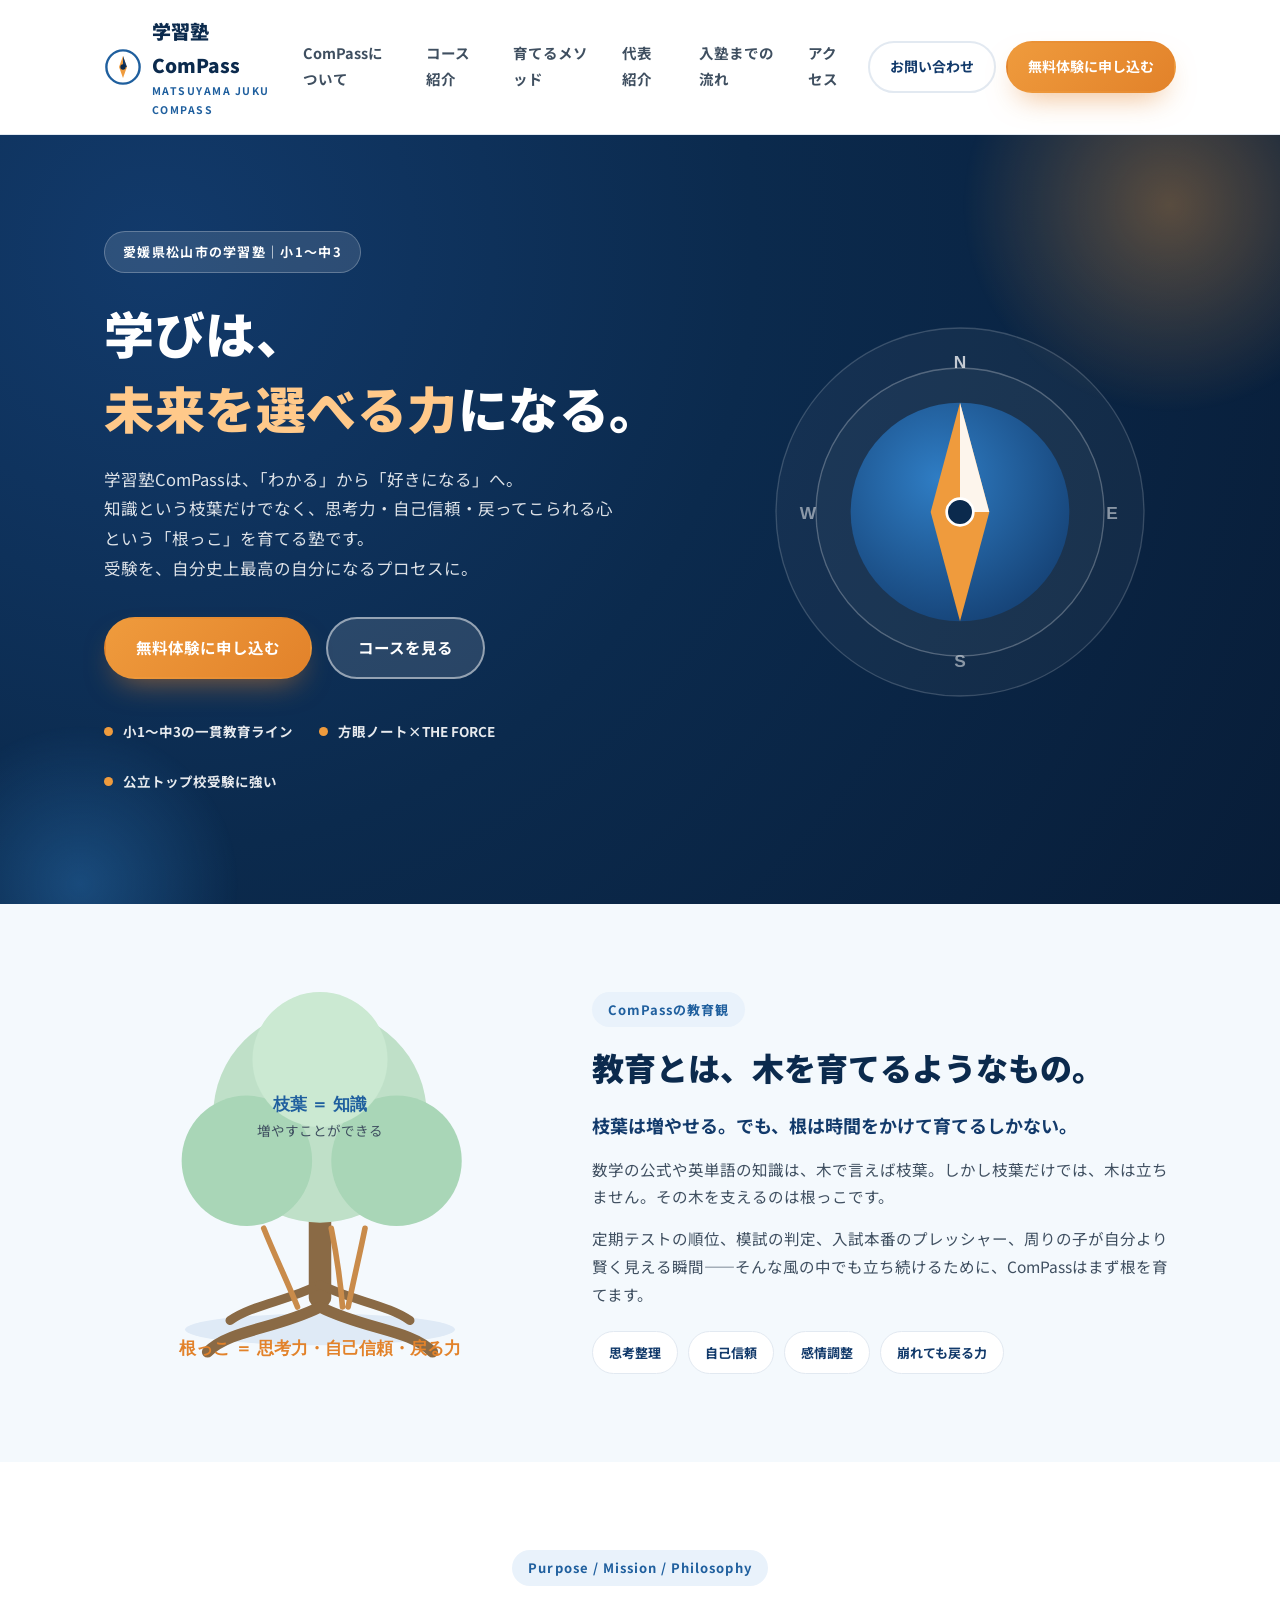
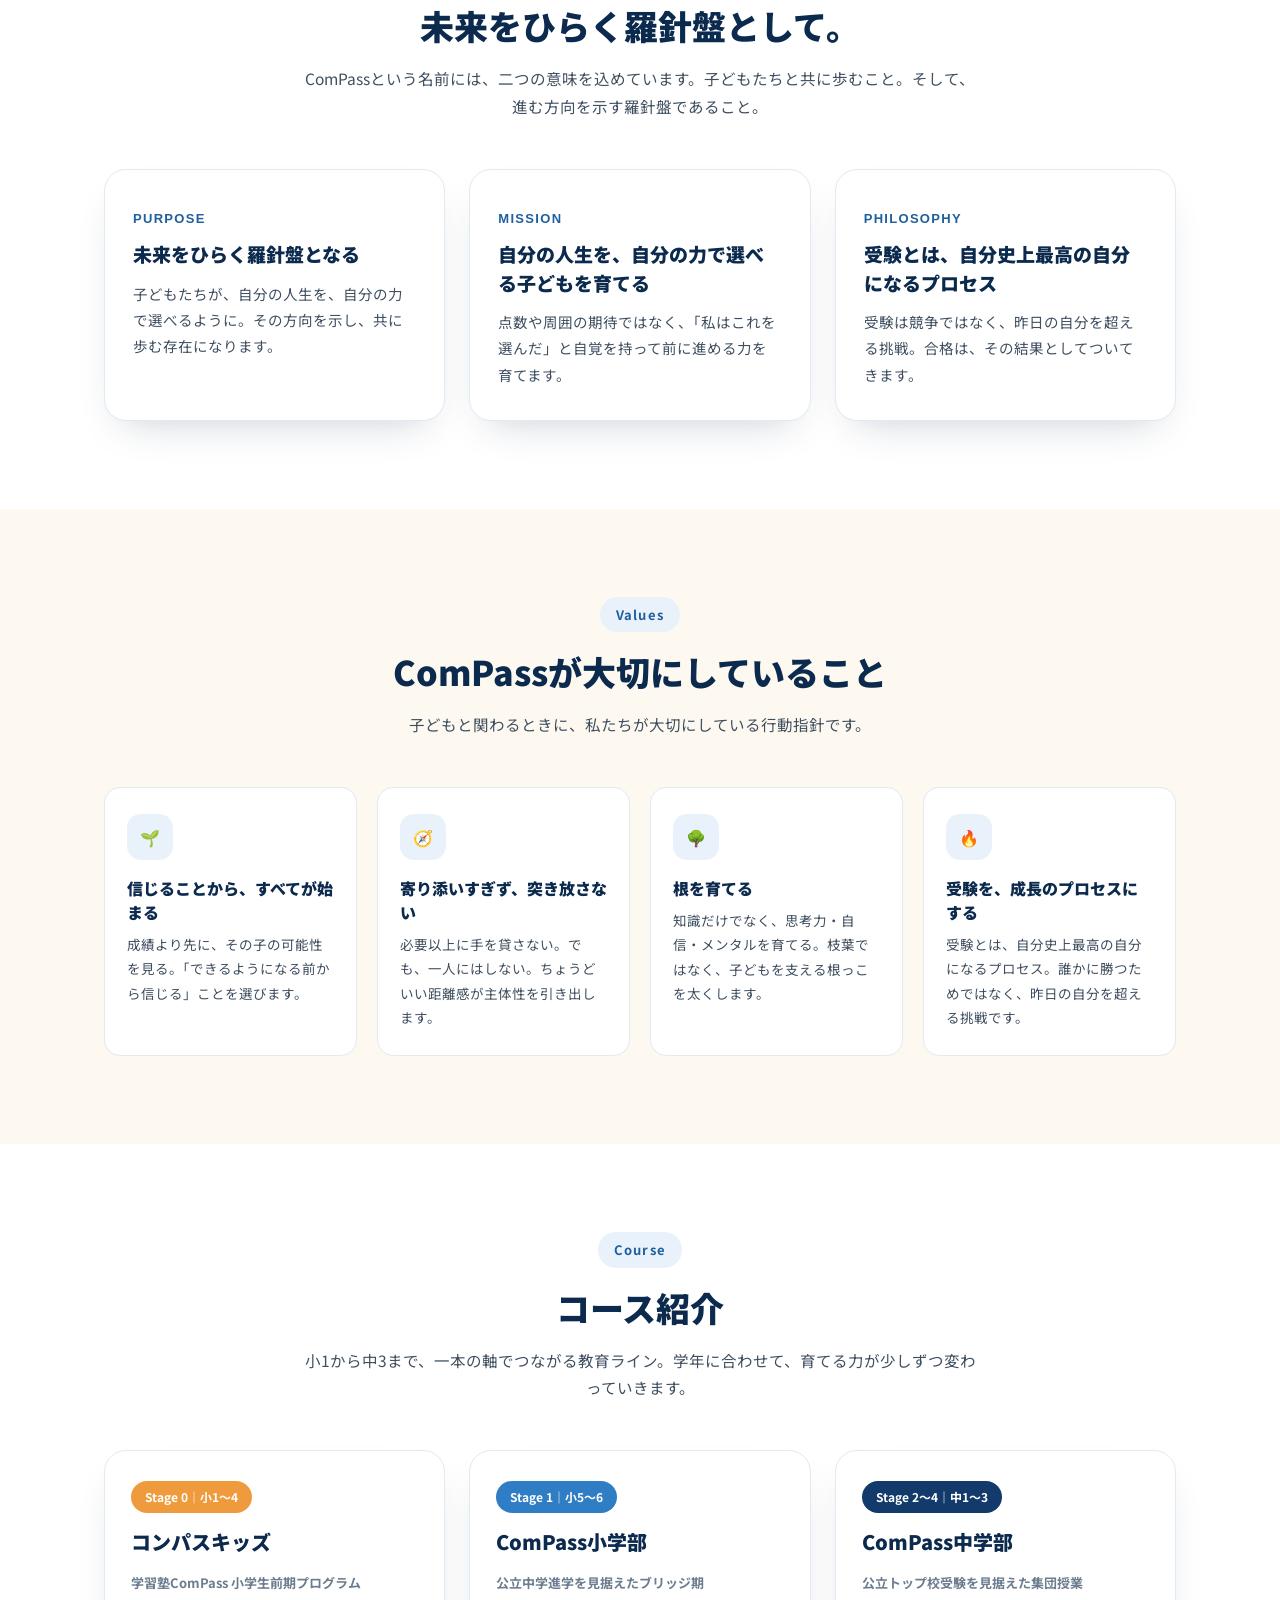
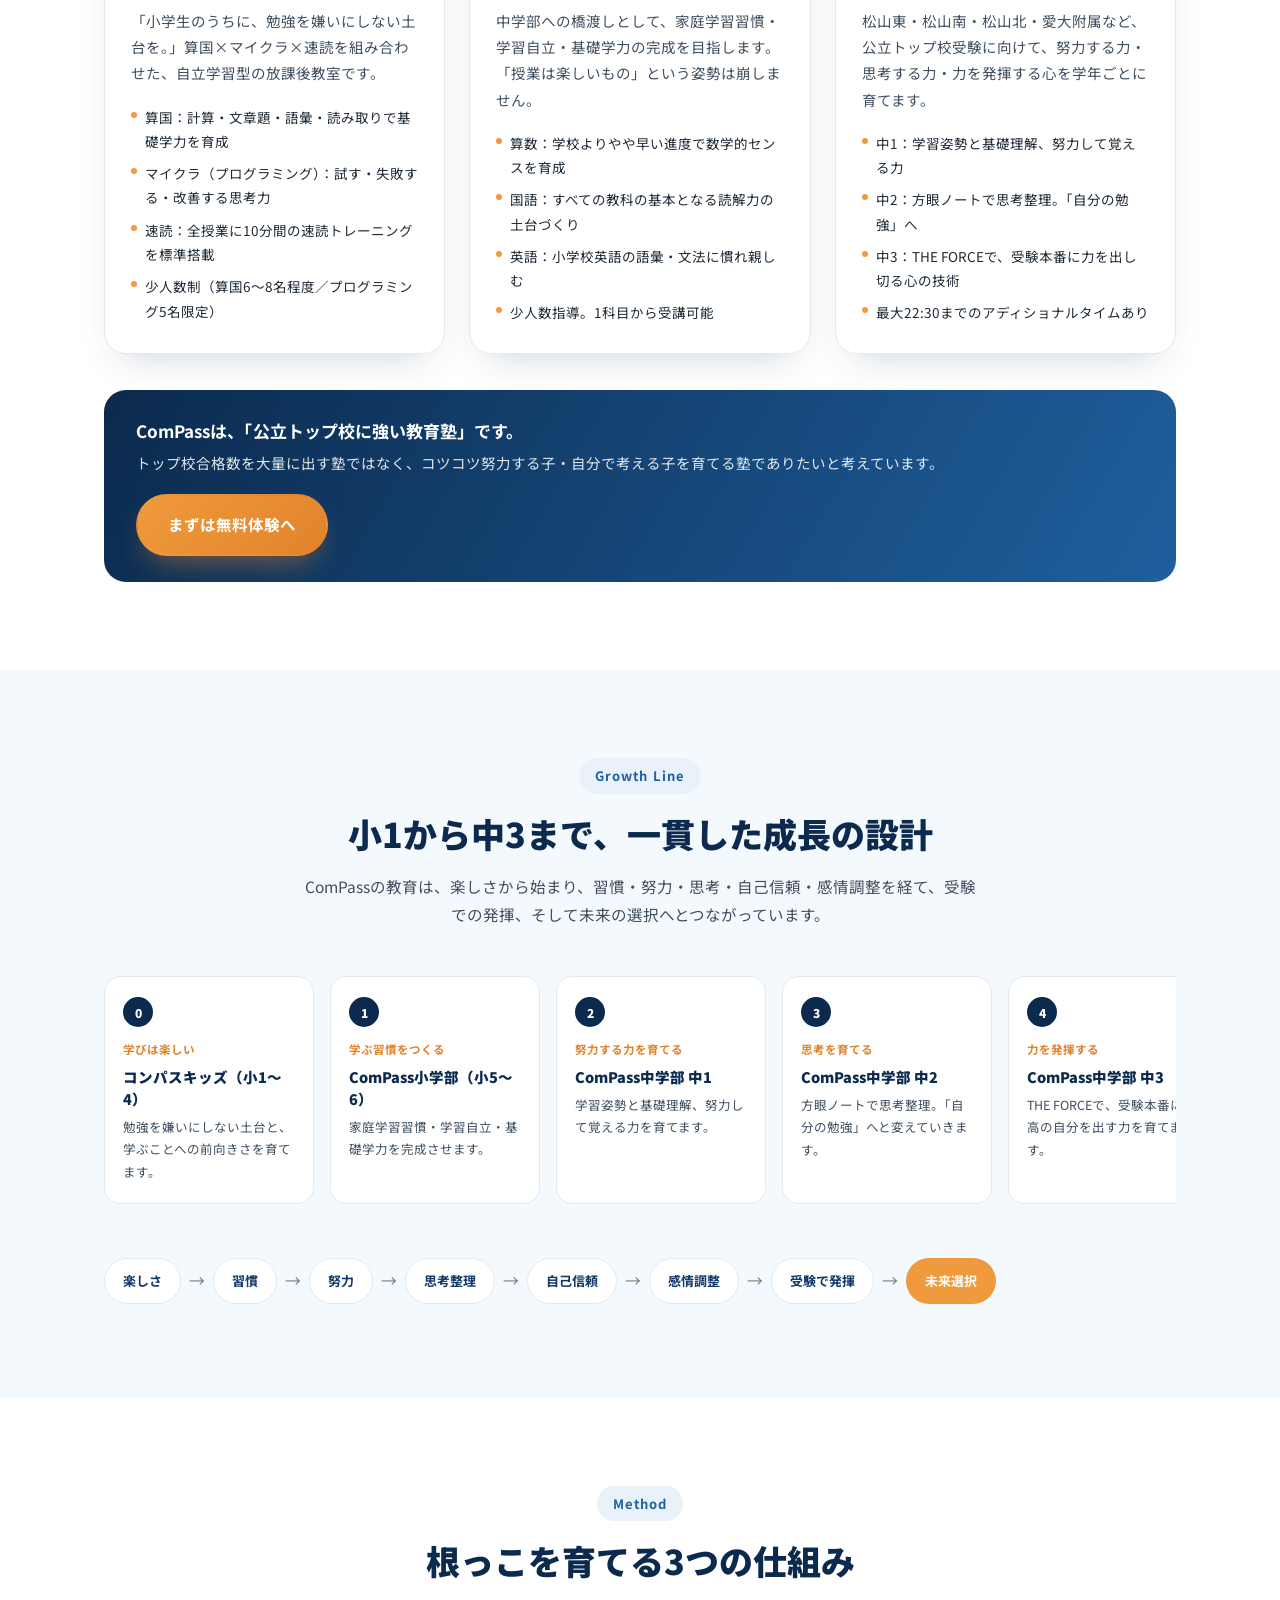
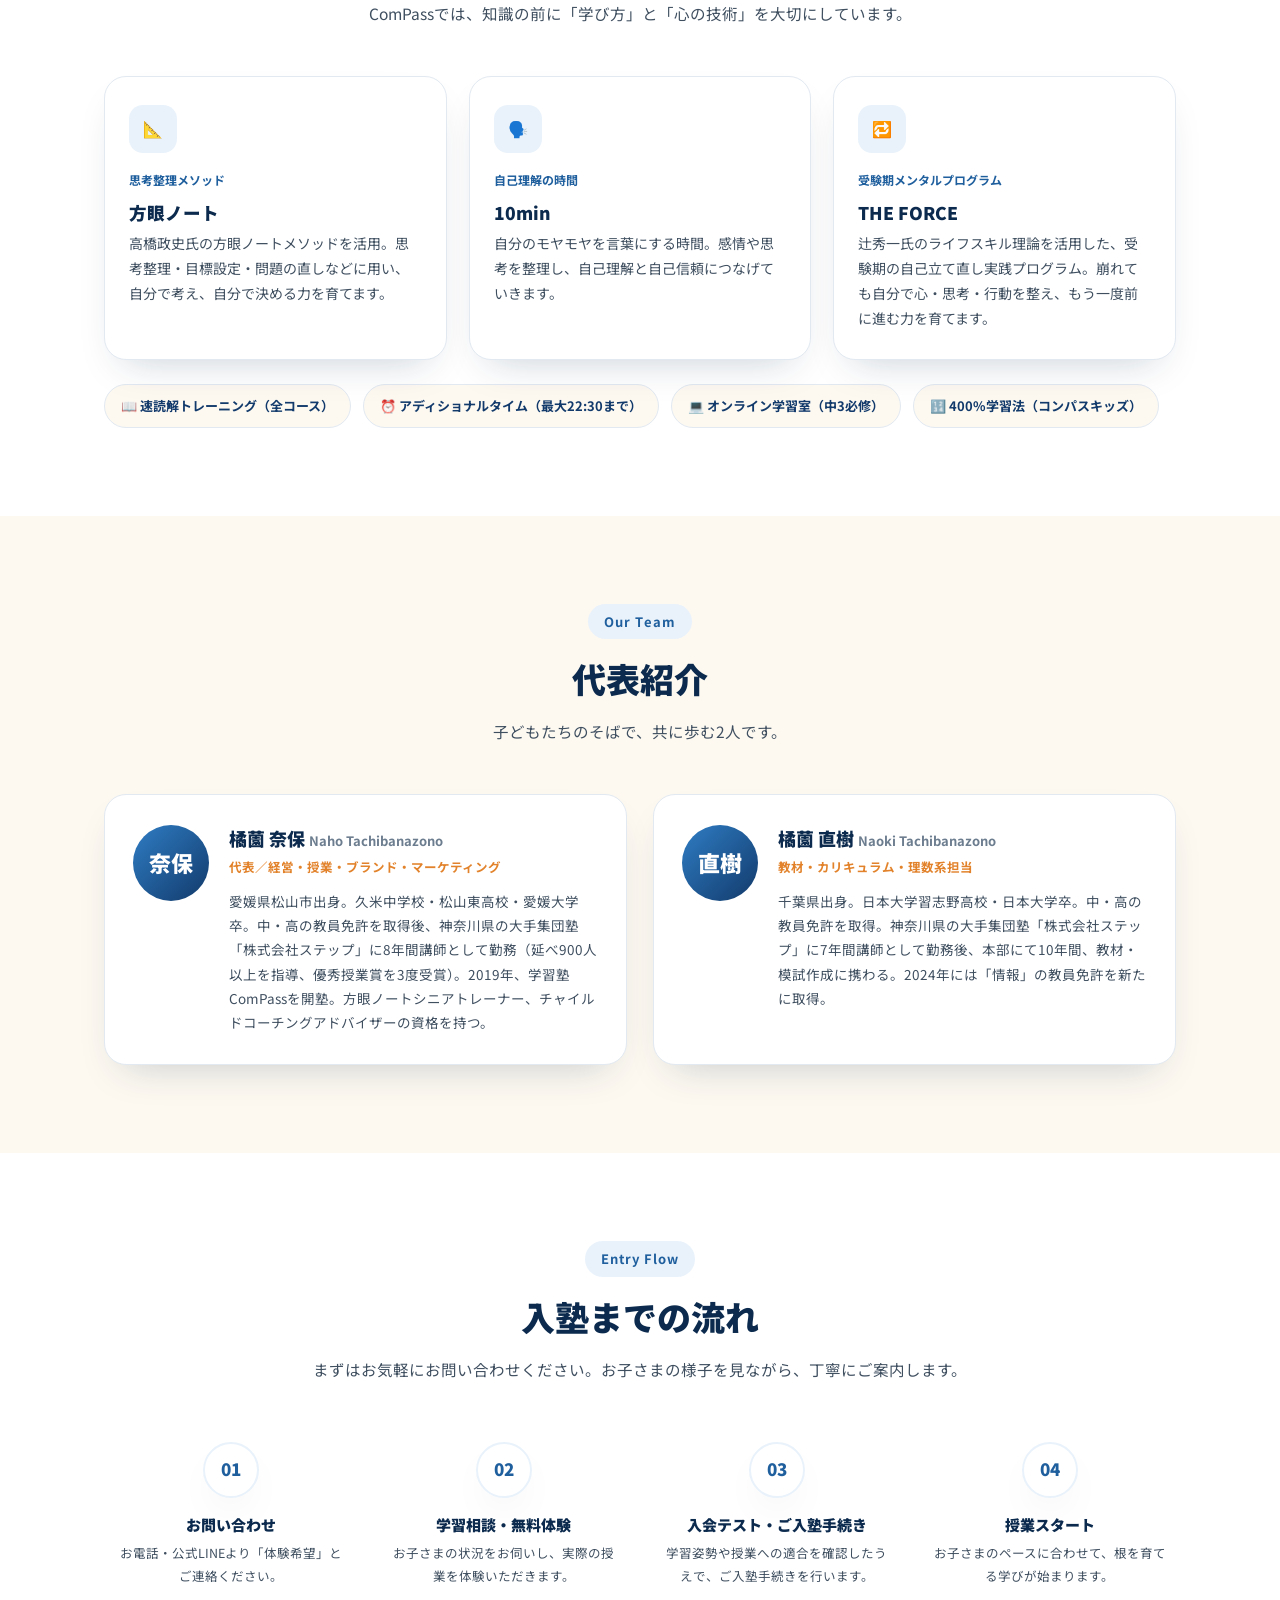
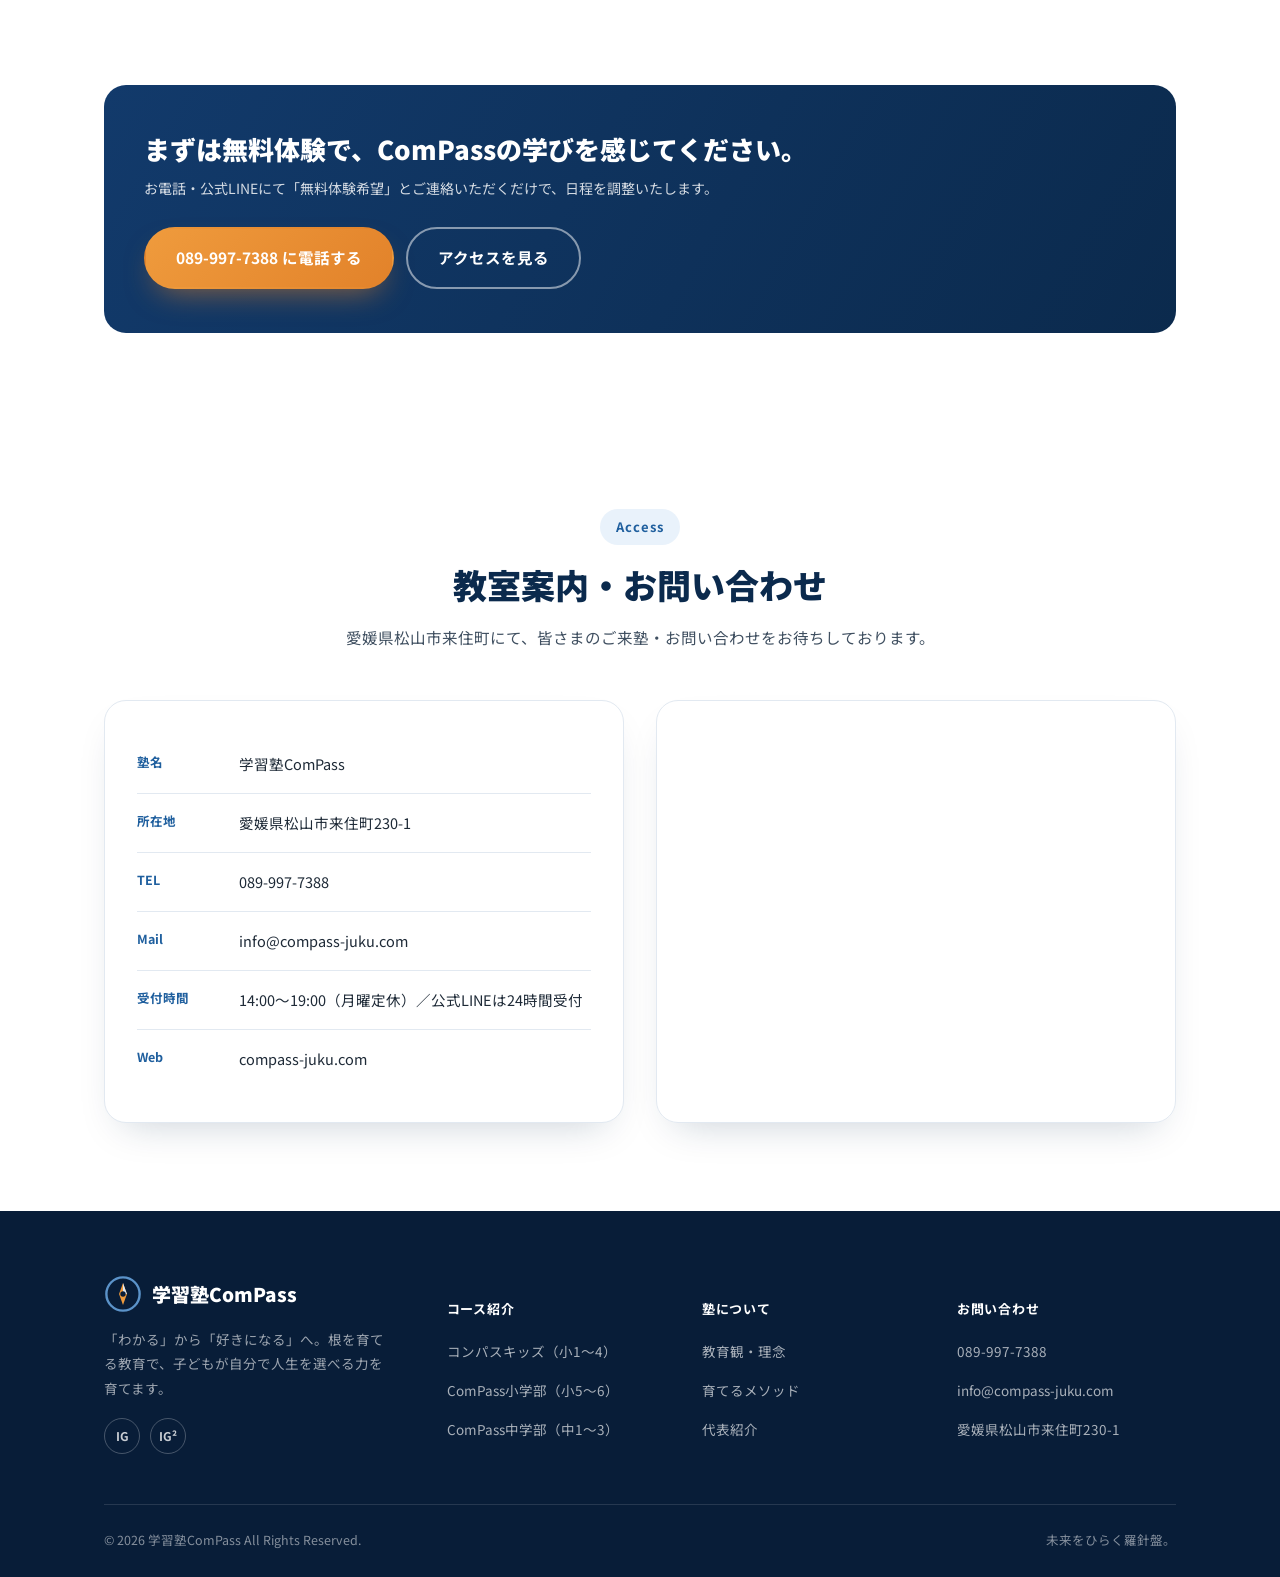
==== index.html @ 3ae4882a "学習塾ComPassのLPを新規作成 ブランド資料(MVV・Values・コース体系・メソッド・代表紹介)をもとに、 レスポンシブ対応のシングルページLPをHTML/CSS/JSのみで実装。" ====
<!doctype html>
<html lang="ja">
<head>
<meta charset="UTF-8">
<meta name="viewport" content="width=device-width, initial-scale=1.0">
<title>学習塾ComPass｜未来をひらく羅針盤（愛媛県松山市）</title>
<meta name="description" content="愛媛県松山市の学習塾ComPass。「わかる」から「好きになる」へ。根を育てる教育で、小学生から中学生まで、自分で人生を選べる力を育てます。無料体験受付中。">
<link rel="preconnect" href="https://fonts.googleapis.com">
<link rel="preconnect" href="https://fonts.gstatic.com" crossorigin>
<link href="https://fonts.googleapis.com/css2?family=Noto+Sans+JP:wght@400;500;700;900&family=Zen+Maru+Gothic:wght@500;700;900&display=swap" rel="stylesheet">
<style>
  :root{
    --navy-900:#0b2a4d;
    --navy-800:#123a6b;
    --blue-600:#1f5f9e;
    --blue-500:#2f7dc4;
    --blue-100:#e9f2fb;
    --blue-050:#f4f9fd;
    --accent-500:#ef9b3d;
    --accent-600:#e2822a;
    --cream-050:#fdf9f1;
    --ink-800:#1e2a37;
    --ink-600:#3f4f60;
    --ink-400:#6c7d8f;
    --line:#e2e9f1;
    --white:#ffffff;
    --radius-lg:22px;
    --radius-md:16px;
    --radius-sm:10px;
    --shadow-soft:0 18px 40px -20px rgba(11,42,77,0.25);
    --container:1120px;
  }

  *{box-sizing:border-box;}
  html{scroll-behavior:smooth;}
  body{
    margin:0;
    font-family:"Noto Sans JP","Hiragino Kaku Gothic ProN","Hiragino Sans","Yu Gothic",sans-serif;
    color:var(--ink-800);
    background:var(--white);
    line-height:1.8;
    -webkit-font-smoothing:antialiased;
    overflow-x:hidden;
  }
  h1,h2,h3,h4{
    font-family:"Zen Maru Gothic","Noto Sans JP",sans-serif;
    margin:0;
    line-height:1.5;
    color:var(--navy-900);
  }
  p{margin:0;}
  a{color:inherit;text-decoration:none;}
  img,svg{display:block;max-width:100%;}
  ul{margin:0;padding:0;list-style:none;}
  button{font-family:inherit;}

  .wrap{
    width:100%;
    max-width:var(--container);
    margin:0 auto;
    padding:0 24px;
  }
  section{padding:88px 0;}
  @media (max-width:768px){
    section{padding:60px 0;}
    .wrap{padding:0 20px;}
  }

  .eyebrow{
    display:inline-flex;
    align-items:center;
    gap:8px;
    font-size:13px;
    font-weight:700;
    letter-spacing:.08em;
    color:var(--blue-600);
    background:var(--blue-100);
    padding:6px 16px;
    border-radius:999px;
  }
  .section-head{
    text-align:center;
    max-width:680px;
    margin:0 auto 48px;
    display:flex;
    flex-direction:column;
    align-items:center;
    gap:14px;
  }
  .section-head h2{
    font-size:clamp(24px,4vw,34px);
    font-weight:900;
  }
  .section-head p{
    color:var(--ink-600);
    font-size:15.5px;
  }

  .btn{
    display:inline-flex;
    align-items:center;
    justify-content:center;
    gap:8px;
    padding:15px 30px;
    border-radius:999px;
    font-weight:700;
    font-size:15.5px;
    border:2px solid transparent;
    transition:transform .18s ease, box-shadow .18s ease, background .18s ease, color .18s ease;
    cursor:pointer;
    white-space:nowrap;
  }
  .btn-primary{
    background:linear-gradient(135deg,var(--accent-500),var(--accent-600));
    color:var(--white);
    box-shadow:0 14px 30px -12px rgba(226,130,42,0.6);
  }
  .btn-primary:hover{transform:translateY(-2px);box-shadow:0 18px 34px -12px rgba(226,130,42,0.7);}
  .btn-outline{
    background:var(--white);
    color:var(--navy-800);
    border-color:var(--line);
  }
  .btn-outline:hover{border-color:var(--blue-500);color:var(--blue-600);transform:translateY(-2px);}
  .btn-ghost{
    background:rgba(255,255,255,0.12);
    color:var(--white);
    border-color:rgba(255,255,255,0.5);
  }
  .btn-ghost:hover{background:rgba(255,255,255,0.22);}

  /* ---------- Header ---------- */
  header{
    position:sticky;
    top:0;
    z-index:100;
    background:rgba(255,255,255,0.92);
    backdrop-filter:blur(10px);
    border-bottom:1px solid var(--line);
  }
  .header-inner{
    max-width:var(--container);
    margin:0 auto;
    padding:14px 24px;
    display:flex;
    align-items:center;
    justify-content:space-between;
    gap:16px;
  }
  .logo{
    display:flex;
    align-items:center;
    gap:10px;
    font-weight:900;
    font-size:19px;
    color:var(--navy-900);
  }
  .logo small{
    display:block;
    font-size:10.5px;
    font-weight:700;
    color:var(--blue-600);
    letter-spacing:.14em;
  }
  .logo-mark{width:38px;height:38px;flex:none;}

  nav.main-nav{display:flex;align-items:center;gap:30px;}
  nav.main-nav a{
    font-size:14.5px;
    font-weight:700;
    color:var(--ink-600);
    padding:6px 2px;
    border-bottom:2px solid transparent;
    transition:color .15s ease, border-color .15s ease;
  }
  nav.main-nav a:hover{color:var(--blue-600);border-color:var(--accent-500);}

  .header-cta{display:flex;align-items:center;gap:10px;}
  .header-cta .btn{padding:11px 20px;font-size:14px;}

  .hamburger{
    display:none;
    flex-direction:column;
    justify-content:center;
    gap:5px;
    width:42px;
    height:42px;
    border-radius:10px;
    border:1px solid var(--line);
    background:var(--white);
  }
  .hamburger span{
    display:block;height:2px;width:20px;margin:0 auto;background:var(--navy-900);
    transition:transform .2s ease, opacity .2s ease;
  }
  .mobile-nav{
    display:none;
    flex-direction:column;
    gap:2px;
    background:var(--white);
    border-top:1px solid var(--line);
    padding:10px 20px 20px;
  }
  .mobile-nav a{
    padding:13px 4px;
    font-weight:700;
    font-size:15px;
    color:var(--ink-700);
    border-bottom:1px solid var(--line);
  }
  .mobile-nav .btn{margin-top:14px;width:100%;}

  body.nav-open .mobile-nav{display:flex;}
  body.nav-open .hamburger span:nth-child(1){transform:translateY(7px) rotate(45deg);}
  body.nav-open .hamburger span:nth-child(2){opacity:0;}
  body.nav-open .hamburger span:nth-child(3){transform:translateY(-7px) rotate(-45deg);}

  @media (max-width:900px){
    nav.main-nav{display:none;}
    .header-cta .btn-outline{display:none;}
    .hamburger{display:flex;}
  }
  @media (max-width:520px){
    .header-inner{padding:12px 16px;gap:10px;}
    .logo{font-size:16px;gap:8px;}
    .logo-mark{width:32px;height:32px;}
    .logo small{display:none;}
    .header-cta{gap:8px;}
    .header-cta .btn-primary{padding:10px 14px;font-size:12.5px;}
    .hamburger{width:38px;height:38px;flex:none;}
  }
  @media (min-width:901px){
    .mobile-nav{display:none !important;}
  }

  /* ---------- Hero ---------- */
  .hero{
    position:relative;
    background:radial-gradient(circle at 12% 15%,#123a6b 0%,#0b2a4d 46%,#081d38 100%);
    color:var(--white);
    overflow:hidden;
    padding:96px 0 110px;
  }
  .hero::before,.hero::after{
    content:"";
    position:absolute;
    border-radius:50%;
    filter:blur(0px);
  }
  .hero::before{
    width:420px;height:420px;
    background:radial-gradient(circle,rgba(239,155,61,0.35),transparent 70%);
    top:-140px;right:-100px;
  }
  .hero::after{
    width:320px;height:320px;
    background:radial-gradient(circle,rgba(47,125,196,0.4),transparent 70%);
    bottom:-140px;left:-80px;
  }
  .hero-grid{
    position:relative;
    z-index:2;
    display:grid;
    grid-template-columns:1.15fr 0.85fr;
    gap:56px;
    align-items:center;
  }
  .hero-tag{
    display:inline-flex;
    align-items:center;
    gap:8px;
    font-size:13px;
    font-weight:700;
    letter-spacing:.1em;
    background:rgba(255,255,255,0.12);
    border:1px solid rgba(255,255,255,0.25);
    padding:8px 18px;
    border-radius:999px;
    margin-bottom:22px;
  }
  .hero h1{
    color:var(--white);
    font-size:clamp(30px,4.6vw,50px);
    font-weight:900;
    letter-spacing:.01em;
  }
  .hero h1 span{color:#ffc98a;}
  .hero-sub{
    margin-top:20px;
    font-size:16.5px;
    color:rgba(255,255,255,0.86);
    max-width:520px;
  }
  .hero-actions{
    margin-top:34px;
    display:flex;
    gap:14px;
    flex-wrap:wrap;
  }
  .hero-points{
    margin-top:40px;
    display:flex;
    gap:26px;
    flex-wrap:wrap;
  }
  .hero-point{
    display:flex;
    align-items:center;
    gap:10px;
    font-size:13.5px;
    font-weight:700;
    color:rgba(255,255,255,0.9);
  }
  .hero-point .dot{
    width:9px;height:9px;border-radius:50%;background:var(--accent-500);flex:none;
  }

  .compass-visual{
    position:relative;
    width:100%;
    aspect-ratio:1/1;
    max-width:400px;
    margin:0 auto;
  }
  .compass-visual svg{width:100%;height:100%;}

  @media (max-width:900px){
    .hero-grid{grid-template-columns:1fr;text-align:left;}
    .compass-visual{max-width:260px;margin-top:10px;}
  }

  /* ---------- Worldview / tree section ---------- */
  .worldview{background:var(--blue-050);}
  .worldview-grid{
    display:grid;
    grid-template-columns:0.85fr 1.15fr;
    gap:56px;
    align-items:center;
  }
  .tree-visual{width:100%;max-width:360px;margin:0 auto;}
  .worldview-copy .eyebrow{margin-bottom:16px;}
  .worldview-copy h2{font-size:clamp(24px,3.6vw,32px);font-weight:900;margin-bottom:18px;}
  .worldview-copy p{color:var(--ink-600);margin-bottom:14px;font-size:15.5px;}
  .worldview-copy p.lead{
    font-size:18px;
    font-weight:700;
    color:var(--navy-800);
  }
  .root-tags{
    margin-top:22px;
    display:flex;
    gap:10px;
    flex-wrap:wrap;
  }
  .root-tag{
    font-size:13px;
    font-weight:700;
    padding:9px 16px;
    border-radius:999px;
    background:var(--white);
    border:1px solid var(--line);
    color:var(--navy-800);
  }
  @media (max-width:860px){
    .worldview-grid{grid-template-columns:1fr;}
  }

  /* ---------- MVV ---------- */
  .mvv-grid{
    display:grid;
    grid-template-columns:repeat(3,1fr);
    gap:24px;
  }
  .mvv-card{
    background:var(--white);
    border:1px solid var(--line);
    border-radius:var(--radius-lg);
    padding:32px 28px;
    box-shadow:var(--shadow-soft);
  }
  .mvv-card .num{
    font-family:"Zen Maru Gothic",sans-serif;
    font-weight:900;
    font-size:13px;
    color:var(--blue-600);
    letter-spacing:.1em;
  }
  .mvv-card h3{
    margin-top:10px;
    font-size:19px;
    font-weight:900;
  }
  .mvv-card p{
    margin-top:12px;
    font-size:14.5px;
    color:var(--ink-600);
  }
  @media (max-width:860px){
    .mvv-grid{grid-template-columns:1fr;}
  }

  /* ---------- Values ---------- */
  .values{background:var(--cream-050);}
  .values-grid{
    display:grid;
    grid-template-columns:repeat(4,1fr);
    gap:20px;
  }
  .value-card{
    background:var(--white);
    border-radius:var(--radius-md);
    padding:26px 22px;
    border:1px solid var(--line);
    transition:transform .18s ease, box-shadow .18s ease;
  }
  .value-card:hover{transform:translateY(-4px);box-shadow:var(--shadow-soft);}
  .value-icon{
    width:46px;height:46px;
    border-radius:14px;
    display:flex;align-items:center;justify-content:center;
    background:var(--blue-100);
    margin-bottom:16px;
  }
  .value-card h3{font-size:16px;font-weight:900;margin-bottom:8px;}
  .value-card p{font-size:13.5px;color:var(--ink-600);}
  @media (max-width:900px){
    .values-grid{grid-template-columns:repeat(2,1fr);}
  }
  @media (max-width:520px){
    .values-grid{grid-template-columns:1fr;}
  }

  /* ---------- Courses ---------- */
  .course-flow{
    display:flex;
    align-items:stretch;
    gap:0;
    margin-bottom:20px;
  }
  .courses-grid{
    display:grid;
    grid-template-columns:repeat(3,1fr);
    gap:24px;
  }
  .course-card{
    position:relative;
    background:var(--white);
    border-radius:var(--radius-lg);
    border:1px solid var(--line);
    padding:30px 26px 28px;
    box-shadow:var(--shadow-soft);
    display:flex;
    flex-direction:column;
    gap:14px;
  }
  .course-stage{
    font-size:12px;
    font-weight:700;
    color:var(--blue-600);
    letter-spacing:.08em;
  }
  .course-badge{
    display:inline-flex;
    align-self:flex-start;
    font-size:12px;
    font-weight:700;
    padding:5px 14px;
    border-radius:999px;
    background:var(--blue-900,#0b2a4d);
    color:#fff;
  }
  .course-card.kids .course-badge{background:var(--accent-500);}
  .course-card.ele .course-badge{background:var(--blue-500);}
  .course-card.jhs .course-badge{background:var(--navy-800);}
  .course-card h3{font-size:20px;font-weight:900;}
  .course-target{font-size:13px;color:var(--ink-400);font-weight:700;}
  .course-card p.desc{font-size:14.5px;color:var(--ink-600);}
  .course-card ul{display:flex;flex-direction:column;gap:8px;margin-top:4px;}
  .course-card ul li{
    font-size:13.5px;
    color:var(--ink-700);
    display:flex;
    gap:8px;
    align-items:flex-start;
  }
  .course-card ul li::before{
    content:"";
    width:6px;height:6px;
    margin-top:7px;
    border-radius:50%;
    background:var(--accent-500);
    flex:none;
  }
  .course-arrow{
    display:flex;
    align-items:center;
    justify-content:center;
    padding:0 6px;
    color:var(--blue-400,#9db8d8);
    font-size:22px;
  }
  @media (max-width:900px){
    .courses-grid{grid-template-columns:1fr;}
  }

  .goal-banner{
    margin-top:36px;
    background:linear-gradient(120deg,var(--navy-900),var(--blue-600));
    border-radius:var(--radius-lg);
    padding:26px 32px;
    color:#fff;
    display:flex;
    align-items:center;
    gap:18px;
    flex-wrap:wrap;
    justify-content:space-between;
  }
  .goal-banner p{font-size:14.5px;color:rgba(255,255,255,0.88);}
  .goal-banner strong{font-size:17px;display:block;margin-bottom:4px;}

  /* ---------- Growth line (stage timeline) ---------- */
  .growthline{background:var(--blue-050);}
  .stage-track{
    display:flex;
    gap:16px;
    overflow-x:auto;
    padding-bottom:14px;
    scroll-snap-type:x proximity;
  }
  .stage-track::-webkit-scrollbar{height:6px;}
  .stage-track::-webkit-scrollbar-thumb{background:var(--line);border-radius:6px;}
  .stage-item{
    scroll-snap-align:start;
    flex:0 0 210px;
    background:var(--white);
    border:1px solid var(--line);
    border-radius:var(--radius-md);
    padding:20px 18px;
    position:relative;
  }
  .stage-item .stage-no{
    width:30px;height:30px;
    border-radius:50%;
    background:var(--navy-900);
    color:#fff;
    font-size:12px;
    font-weight:900;
    display:flex;align-items:center;justify-content:center;
    margin-bottom:12px;
  }
  .stage-item h4{font-size:14.5px;font-weight:900;margin-bottom:6px;}
  .stage-item p{font-size:12.5px;color:var(--ink-600);}
  .stage-item .stage-theme{
    font-size:11.5px;
    font-weight:700;
    color:var(--accent-600);
    margin-bottom:6px;
    display:block;
  }

  .flow-strip{
    margin-top:40px;
    display:flex;
    align-items:center;
    gap:8px;
    overflow-x:auto;
    padding-bottom:6px;
  }
  .flow-chip{
    flex:none;
    background:var(--white);
    border:1px solid var(--line);
    border-radius:999px;
    padding:10px 18px;
    font-size:13px;
    font-weight:700;
    color:var(--navy-800);
    white-space:nowrap;
  }
  .flow-chip.is-accent{
    background:var(--accent-500);
    color:#fff;
    border-color:transparent;
  }
  .flow-sep{color:var(--ink-400);flex:none;}

  /* ---------- Methods ---------- */
  .methods-grid{
    display:grid;
    grid-template-columns:repeat(3,1fr);
    gap:22px;
  }
  .method-card{
    background:var(--white);
    border:1px solid var(--line);
    border-radius:var(--radius-lg);
    padding:28px 24px;
    box-shadow:var(--shadow-soft);
  }
  .method-card .m-icon{
    width:48px;height:48px;
    border-radius:14px;
    background:var(--blue-100);
    display:flex;align-items:center;justify-content:center;
    margin-bottom:16px;
  }
  .method-card h3{font-size:17.5px;font-weight:900;margin-bottom:4px;}
  .method-card .m-sub{font-size:12px;font-weight:700;color:var(--blue-600);margin-bottom:10px;display:block;}
  .method-card p{font-size:14px;color:var(--ink-600);}
  @media (max-width:900px){
    .methods-grid{grid-template-columns:1fr;}
  }
  .method-extra{
    margin-top:24px;
    display:flex;
    gap:12px;
    flex-wrap:wrap;
  }
  .method-extra span{
    font-size:13px;
    font-weight:700;
    color:var(--navy-800);
    background:var(--cream-050);
    border:1px solid var(--line);
    padding:9px 16px;
    border-radius:999px;
  }

  /* ---------- Team ---------- */
  .team-grid{
    display:grid;
    grid-template-columns:repeat(2,1fr);
    gap:26px;
  }
  .team-card{
    background:var(--white);
    border:1px solid var(--line);
    border-radius:var(--radius-lg);
    padding:30px 28px;
    display:flex;
    gap:20px;
    box-shadow:var(--shadow-soft);
  }
  .team-avatar{
    width:76px;height:76px;
    border-radius:50%;
    background:linear-gradient(135deg,var(--blue-500),var(--navy-800));
    flex:none;
    display:flex;align-items:center;justify-content:center;
    color:#fff;
    font-weight:900;
    font-size:22px;
  }
  .team-card h3{font-size:18px;font-weight:900;}
  .team-role{font-size:12.5px;font-weight:700;color:var(--accent-600);margin-top:4px;display:block;}
  .team-card p.bio{font-size:13.5px;color:var(--ink-600);margin-top:10px;}
  @media (max-width:760px){
    .team-grid{grid-template-columns:1fr;}
    .team-card{flex-direction:column;}
  }

  /* ---------- Steps ---------- */
  .steps-grid{
    display:grid;
    grid-template-columns:repeat(4,1fr);
    gap:20px;
  }
  .step-card{
    text-align:center;
    padding:10px;
  }
  .step-num{
    width:56px;height:56px;
    margin:0 auto 16px;
    border-radius:50%;
    background:var(--white);
    border:2px solid var(--blue-100);
    display:flex;align-items:center;justify-content:center;
    font-weight:900;
    color:var(--blue-600);
    font-size:17px;
    box-shadow:var(--shadow-soft);
  }
  .step-card h4{font-size:15px;font-weight:900;margin-bottom:6px;}
  .step-card p{font-size:12.5px;color:var(--ink-600);}
  @media (max-width:860px){
    .steps-grid{grid-template-columns:repeat(2,1fr);row-gap:34px;}
  }

  /* ---------- CTA banner ---------- */
  .cta-banner{
    background:linear-gradient(120deg,#123a6b,#0b2a4d);
    color:#fff;
    border-radius:var(--radius-lg);
    padding:44px 40px;
    display:flex;
    align-items:center;
    justify-content:space-between;
    gap:26px;
    flex-wrap:wrap;
  }
  .cta-banner h3{color:#fff;font-size:clamp(20px,3vw,26px);font-weight:900;}
  .cta-banner p{color:rgba(255,255,255,0.82);margin-top:8px;font-size:14px;}
  .cta-actions{display:flex;gap:12px;flex-wrap:wrap;}

  /* ---------- Access ---------- */
  .access-grid{
    display:grid;
    grid-template-columns:1fr 1fr;
    gap:32px;
    align-items:stretch;
  }
  .access-card{
    background:var(--white);
    border:1px solid var(--line);
    border-radius:var(--radius-lg);
    padding:34px 32px;
    box-shadow:var(--shadow-soft);
  }
  .access-row{
    display:flex;
    gap:14px;
    padding:16px 0;
    border-bottom:1px solid var(--line);
  }
  .access-row:last-child{border-bottom:none;}
  .access-row .label{
    flex:none;
    width:88px;
    font-size:12.5px;
    font-weight:700;
    color:var(--blue-600);
  }
  .access-row .value{font-size:14.5px;color:var(--ink-700);}
  .map-frame{
    border-radius:var(--radius-lg);
    overflow:hidden;
    border:1px solid var(--line);
    min-height:280px;
    box-shadow:var(--shadow-soft);
  }
  .map-frame iframe{width:100%;height:100%;min-height:280px;border:0;display:block;}
  @media (max-width:860px){
    .access-grid{grid-template-columns:1fr;}
  }

  /* ---------- Footer ---------- */
  footer{
    background:#081d38;
    color:rgba(255,255,255,0.78);
    padding:64px 0 26px;
  }
  .footer-grid{
    display:grid;
    grid-template-columns:1.4fr repeat(3,1fr);
    gap:36px;
  }
  .footer-brand .logo{color:#fff;}
  .footer-brand p{margin-top:14px;font-size:13.5px;color:rgba(255,255,255,0.6);max-width:280px;}
  .footer-social{margin-top:18px;display:flex;gap:10px;}
  .footer-social a{
    width:36px;height:36px;
    border-radius:50%;
    border:1px solid rgba(255,255,255,0.25);
    display:flex;align-items:center;justify-content:center;
    font-size:12px;
    font-weight:700;
  }
  .footer-col h5{
    font-size:13px;
    font-weight:700;
    color:#fff;
    letter-spacing:.06em;
    margin-bottom:16px;
  }
  .footer-col ul{display:flex;flex-direction:column;gap:10px;}
  .footer-col a{font-size:13.5px;color:rgba(255,255,255,0.65);}
  .footer-col a:hover{color:#fff;}
  .footer-bottom{
    margin-top:50px;
    padding-top:24px;
    border-top:1px solid rgba(255,255,255,0.12);
    display:flex;
    justify-content:space-between;
    flex-wrap:wrap;
    gap:12px;
    font-size:12.5px;
    color:rgba(255,255,255,0.5);
  }
  @media (max-width:860px){
    .footer-grid{grid-template-columns:1fr 1fr;}
  }
  @media (max-width:560px){
    .footer-grid{grid-template-columns:1fr;}
  }

  .reveal{opacity:0;transform:translateY(14px);transition:opacity .6s ease, transform .6s ease;}
  .reveal.is-visible{opacity:1;transform:translateY(0);}
  /* JSが動かない/観測前でも中身は必ず見える状態を既定にする */
  .no-js .reveal,
  .reveal{opacity:1;transform:none;}
  .js-ready .reveal{opacity:0;transform:translateY(14px);}
  .js-ready .reveal.is-visible{opacity:1;transform:translateY(0);}
</style>
</head>
<body>

<header>
  <div class="header-inner">
    <a href="#top" class="logo">
      <svg class="logo-mark" viewBox="0 0 48 48" fill="none" xmlns="http://www.w3.org/2000/svg" aria-hidden="true">
        <circle cx="24" cy="24" r="21" stroke="#1f5f9e" stroke-width="3"/>
        <path d="M24 10 L29 24 L24 38 L19 24 Z" fill="#ef9b3d"/>
        <path d="M24 10 L29 24 L24 24 Z" fill="#123a6b"/>
        <circle cx="24" cy="24" r="3.4" fill="#0b2a4d"/>
      </svg>
      <span>学習塾ComPass<small>MATSUYAMA JUKU COMPASS</small></span>
    </a>

    <nav class="main-nav" aria-label="メインナビゲーション">
      <a href="#about">ComPassについて</a>
      <a href="#courses">コース紹介</a>
      <a href="#methods">育てるメソッド</a>
      <a href="#team">代表紹介</a>
      <a href="#flow">入塾までの流れ</a>
      <a href="#access">アクセス</a>
    </nav>

    <div class="header-cta">
      <a href="#access" class="btn btn-outline">お問い合わせ</a>
      <a href="#contact-cta" class="btn btn-primary">無料体験に申し込む</a>
      <button class="hamburger" id="hamburgerBtn" aria-label="メニューを開く" aria-expanded="false">
        <span></span><span></span><span></span>
      </button>
    </div>
  </div>

  <div class="mobile-nav" id="mobileNav">
    <a href="#about">ComPassについて</a>
    <a href="#courses">コース紹介</a>
    <a href="#methods">育てるメソッド</a>
    <a href="#team">代表紹介</a>
    <a href="#flow">入塾までの流れ</a>
    <a href="#access">アクセス</a>
    <a href="#contact-cta" class="btn btn-primary">無料体験に申し込む</a>
  </div>
</header>

<main id="top">

  <!-- ================= HERO ================= -->
  <section class="hero">
    <div class="wrap hero-grid">
      <div>
        <span class="hero-tag">愛媛県松山市の学習塾｜小1〜中3</span>
        <h1>学びは、<br><span>未来を選べる力</span>になる。</h1>
        <p class="hero-sub">
          学習塾ComPassは、「わかる」から「好きになる」へ。<br>
          知識という枝葉だけでなく、思考力・自己信頼・戻ってこられる心という「根っこ」を育てる塾です。<br>
          受験を、自分史上最高の自分になるプロセスに。
        </p>
        <div class="hero-actions">
          <a href="#contact-cta" class="btn btn-primary">無料体験に申し込む</a>
          <a href="#courses" class="btn btn-ghost">コースを見る</a>
        </div>
        <div class="hero-points">
          <div class="hero-point"><span class="dot"></span>小1〜中3の一貫教育ライン</div>
          <div class="hero-point"><span class="dot"></span>方眼ノート×THE FORCE</div>
          <div class="hero-point"><span class="dot"></span>公立トップ校受験に強い</div>
        </div>
      </div>

      <div class="compass-visual" aria-hidden="true">
        <svg viewBox="0 0 300 300" xmlns="http://www.w3.org/2000/svg">
          <circle cx="150" cy="150" r="138" fill="rgba(255,255,255,0.04)" stroke="rgba(255,255,255,0.18)" stroke-width="1"/>
          <circle cx="150" cy="150" r="108" fill="rgba(255,255,255,0.03)" stroke="rgba(255,255,255,0.14)" stroke-width="1"/>
          <circle cx="150" cy="150" r="108" stroke="rgba(255,255,255,0.14)" stroke-width="1" fill="none"/>
          <g>
            <circle cx="150" cy="150" r="82" fill="url(#compassGrad)"/>
          </g>
          <path d="M150 68 L172 150 L150 232 L128 150 Z" fill="#ef9b3d"/>
          <path d="M150 68 L172 150 L150 150 Z" fill="#fff" fill-opacity="0.9"/>
          <circle cx="150" cy="150" r="10" fill="#0b2a4d" stroke="#fff" stroke-width="2"/>
          <text x="150" y="42" text-anchor="middle" fill="rgba(255,255,255,0.75)" font-size="13" font-weight="700" font-family="Zen Maru Gothic, sans-serif">N</text>
          <text x="150" y="266" text-anchor="middle" fill="rgba(255,255,255,0.5)" font-size="13" font-weight="700" font-family="Zen Maru Gothic, sans-serif">S</text>
          <text x="264" y="155" text-anchor="middle" fill="rgba(255,255,255,0.5)" font-size="13" font-weight="700" font-family="Zen Maru Gothic, sans-serif">E</text>
          <text x="36" y="155" text-anchor="middle" fill="rgba(255,255,255,0.5)" font-size="13" font-weight="700" font-family="Zen Maru Gothic, sans-serif">W</text>
          <defs>
            <radialGradient id="compassGrad" cx="0.4" cy="0.35" r="0.8">
              <stop offset="0%" stop-color="#2f7dc4"/>
              <stop offset="100%" stop-color="#123a6b"/>
            </radialGradient>
          </defs>
        </svg>
      </div>
    </div>
  </section>

  <!-- ================= ABOUT / WORLDVIEW ================= -->
  <section class="worldview" id="about">
    <div class="wrap worldview-grid">
      <div class="tree-visual" aria-hidden="true">
        <svg viewBox="0 0 320 340" xmlns="http://www.w3.org/2000/svg">
          <ellipse cx="160" cy="300" rx="120" ry="14" fill="#dfeaf6"/>
          <rect x="150" y="150" width="20" height="130" rx="8" fill="#8a6a45"/>
          <path d="M160 280 C120 300 80 300 60 320" stroke="#8a6a45" stroke-width="10" stroke-linecap="round" fill="none"/>
          <path d="M160 280 C200 300 240 300 260 320" stroke="#8a6a45" stroke-width="10" stroke-linecap="round" fill="none"/>
          <path d="M160 260 C130 275 100 278 80 292" stroke="#8a6a45" stroke-width="8" stroke-linecap="round" fill="none"/>
          <path d="M160 260 C190 275 220 278 240 292" stroke="#8a6a45" stroke-width="8" stroke-linecap="round" fill="none"/>
          <circle cx="160" cy="110" r="95" fill="#bfe0c8"/>
          <circle cx="95" cy="150" r="58" fill="#a9d6b7"/>
          <circle cx="228" cy="150" r="58" fill="#a9d6b7"/>
          <circle cx="160" cy="60" r="60" fill="#cbe9d2"/>
          <text x="160" y="105" text-anchor="middle" font-size="15" font-weight="700" fill="#1f5f9e" font-family="Zen Maru Gothic, sans-serif">枝葉 ＝ 知識</text>
          <text x="160" y="128" text-anchor="middle" font-size="12" fill="#3f4f60" font-family="Noto Sans JP, sans-serif">増やすことができる</text>
          <path d="M110 210 C120 235 130 255 140 280 M170 210 C175 235 178 255 180 280 M200 210 C195 235 190 255 185 280"
                stroke="#c98b4a" stroke-width="5" stroke-linecap="round" fill="none"/>
          <text x="160" y="322" text-anchor="middle" font-size="15" font-weight="700" fill="#e2822a" font-family="Zen Maru Gothic, sans-serif">根っこ ＝ 思考力・自己信頼・戻る力</text>
        </svg>
      </div>
      <div class="worldview-copy">
        <span class="eyebrow">ComPassの教育観</span>
        <h2>教育とは、木を育てるようなもの。</h2>
        <p class="lead">枝葉は増やせる。でも、根は時間をかけて育てるしかない。</p>
        <p>数学の公式や英単語の知識は、木で言えば枝葉。しかし枝葉だけでは、木は立ちません。その木を支えるのは根っこです。</p>
        <p>定期テストの順位、模試の判定、入試本番のプレッシャー、周りの子が自分より賢く見える瞬間——そんな風の中でも立ち続けるために、ComPassはまず根を育てます。</p>
        <div class="root-tags">
          <span class="root-tag">思考整理</span>
          <span class="root-tag">自己信頼</span>
          <span class="root-tag">感情調整</span>
          <span class="root-tag">崩れても戻る力</span>
        </div>
      </div>
    </div>
  </section>

  <!-- ================= MVV ================= -->
  <section>
    <div class="wrap">
      <div class="section-head">
        <span class="eyebrow">Purpose / Mission / Philosophy</span>
        <h2>未来をひらく羅針盤として。</h2>
        <p>ComPassという名前には、二つの意味を込めています。子どもたちと共に歩むこと。そして、進む方向を示す羅針盤であること。</p>
      </div>
      <div class="mvv-grid">
        <div class="mvv-card reveal">
          <span class="num">PURPOSE</span>
          <h3>未来をひらく羅針盤となる</h3>
          <p>子どもたちが、自分の人生を、自分の力で選べるように。その方向を示し、共に歩む存在になります。</p>
        </div>
        <div class="mvv-card reveal">
          <span class="num">MISSION</span>
          <h3>自分の人生を、自分の力で選べる子どもを育てる</h3>
          <p>点数や周囲の期待ではなく、「私はこれを選んだ」と自覚を持って前に進める力を育てます。</p>
        </div>
        <div class="mvv-card reveal">
          <span class="num">PHILOSOPHY</span>
          <h3>受験とは、自分史上最高の自分になるプロセス</h3>
          <p>受験は競争ではなく、昨日の自分を超える挑戦。合格は、その結果としてついてきます。</p>
        </div>
      </div>
    </div>
  </section>

  <!-- ================= VALUES ================= -->
  <section class="values">
    <div class="wrap">
      <div class="section-head">
        <span class="eyebrow">Values</span>
        <h2>ComPassが大切にしていること</h2>
        <p>子どもと関わるときに、私たちが大切にしている行動指針です。</p>
      </div>
      <div class="values-grid">
        <div class="value-card reveal">
          <div class="value-icon">🌱</div>
          <h3>信じることから、すべてが始まる</h3>
          <p>成績より先に、その子の可能性を見る。「できるようになる前から信じる」ことを選びます。</p>
        </div>
        <div class="value-card reveal">
          <div class="value-icon">🧭</div>
          <h3>寄り添いすぎず、突き放さない</h3>
          <p>必要以上に手を貸さない。でも、一人にはしない。ちょうどいい距離感が主体性を引き出します。</p>
        </div>
        <div class="value-card reveal">
          <div class="value-icon">🌳</div>
          <h3>根を育てる</h3>
          <p>知識だけでなく、思考力・自信・メンタルを育てる。枝葉ではなく、子どもを支える根っこを太くします。</p>
        </div>
        <div class="value-card reveal">
          <div class="value-icon">🔥</div>
          <h3>受験を、成長のプロセスにする</h3>
          <p>受験とは、自分史上最高の自分になるプロセス。誰かに勝つためではなく、昨日の自分を超える挑戦です。</p>
        </div>
      </div>
    </div>
  </section>

  <!-- ================= COURSES ================= -->
  <section id="courses">
    <div class="wrap">
      <div class="section-head">
        <span class="eyebrow">Course</span>
        <h2>コース紹介</h2>
        <p>小1から中3まで、一本の軸でつながる教育ライン。学年に合わせて、育てる力が少しずつ変わっていきます。</p>
      </div>

      <div class="courses-grid">
        <div class="course-card kids reveal">
          <span class="course-badge">Stage 0｜小1〜4</span>
          <h3>コンパスキッズ</h3>
          <p class="course-target">学習塾ComPass 小学生前期プログラム</p>
          <p class="desc">「小学生のうちに、勉強を嫌いにしない土台を。」算国×マイクラ×速読を組み合わせた、自立学習型の放課後教室です。</p>
          <ul>
            <li>算国：計算・文章題・語彙・読み取りで基礎学力を育成</li>
            <li>マイクラ（プログラミング）：試す・失敗する・改善する思考力</li>
            <li>速読：全授業に10分間の速読トレーニングを標準搭載</li>
            <li>少人数制（算国6〜8名程度／プログラミング5名限定）</li>
          </ul>
        </div>

        <div class="course-card ele reveal">
          <span class="course-badge">Stage 1｜小5〜6</span>
          <h3>ComPass小学部</h3>
          <p class="course-target">公立中学進学を見据えたブリッジ期</p>
          <p class="desc">中学部への橋渡しとして、家庭学習習慣・学習自立・基礎学力の完成を目指します。「授業は楽しいもの」という姿勢は崩しません。</p>
          <ul>
            <li>算数：学校よりやや早い進度で数学的センスを育成</li>
            <li>国語：すべての教科の基本となる読解力の土台づくり</li>
            <li>英語：小学校英語の語彙・文法に慣れ親しむ</li>
            <li>少人数指導。1科目から受講可能</li>
          </ul>
        </div>

        <div class="course-card jhs reveal">
          <span class="course-badge">Stage 2〜4｜中1〜3</span>
          <h3>ComPass中学部</h3>
          <p class="course-target">公立トップ校受験を見据えた集団授業</p>
          <p class="desc">松山東・松山南・松山北・愛大附属など、公立トップ校受験に向けて、努力する力・思考する力・力を発揮する心を学年ごとに育てます。</p>
          <ul>
            <li>中1：学習姿勢と基礎理解、努力して覚える力</li>
            <li>中2：方眼ノートで思考整理。「自分の勉強」へ</li>
            <li>中3：THE FORCEで、受験本番に力を出し切る心の技術</li>
            <li>最大22:30までのアディショナルタイムあり</li>
          </ul>
        </div>
      </div>

      <div class="goal-banner reveal">
        <div>
          <strong>ComPassは、「公立トップ校に強い教育塾」です。</strong>
          <p>トップ校合格数を大量に出す塾ではなく、コツコツ努力する子・自分で考える子を育てる塾でありたいと考えています。</p>
        </div>
        <a href="#contact-cta" class="btn btn-primary">まずは無料体験へ</a>
      </div>
    </div>
  </section>

  <!-- ================= GROWTH LINE ================= -->
  <section class="growthline" id="line">
    <div class="wrap">
      <div class="section-head">
        <span class="eyebrow">Growth Line</span>
        <h2>小1から中3まで、一貫した成長の設計</h2>
        <p>ComPassの教育は、楽しさから始まり、習慣・努力・思考・自己信頼・感情調整を経て、受験での発揮、そして未来の選択へとつながっています。</p>
      </div>

      <div class="stage-track">
        <div class="stage-item reveal">
          <div class="stage-no">0</div>
          <span class="stage-theme">学びは楽しい</span>
          <h4>コンパスキッズ（小1〜4）</h4>
          <p>勉強を嫌いにしない土台と、学ぶことへの前向きさを育てます。</p>
        </div>
        <div class="stage-item reveal">
          <div class="stage-no">1</div>
          <span class="stage-theme">学ぶ習慣をつくる</span>
          <h4>ComPass小学部（小5〜6）</h4>
          <p>家庭学習習慣・学習自立・基礎学力を完成させます。</p>
        </div>
        <div class="stage-item reveal">
          <div class="stage-no">2</div>
          <span class="stage-theme">努力する力を育てる</span>
          <h4>ComPass中学部 中1</h4>
          <p>学習姿勢と基礎理解、努力して覚える力を育てます。</p>
        </div>
        <div class="stage-item reveal">
          <div class="stage-no">3</div>
          <span class="stage-theme">思考を育てる</span>
          <h4>ComPass中学部 中2</h4>
          <p>方眼ノートで思考整理。「自分の勉強」へと変えていきます。</p>
        </div>
        <div class="stage-item reveal">
          <div class="stage-no">4</div>
          <span class="stage-theme">力を発揮する</span>
          <h4>ComPass中学部 中3</h4>
          <p>THE FORCEで、受験本番に最高の自分を出す力を育てます。</p>
        </div>
      </div>

      <div class="flow-strip" aria-label="成長の流れ">
        <span class="flow-chip">楽しさ</span><span class="flow-sep">→</span>
        <span class="flow-chip">習慣</span><span class="flow-sep">→</span>
        <span class="flow-chip">努力</span><span class="flow-sep">→</span>
        <span class="flow-chip">思考整理</span><span class="flow-sep">→</span>
        <span class="flow-chip">自己信頼</span><span class="flow-sep">→</span>
        <span class="flow-chip">感情調整</span><span class="flow-sep">→</span>
        <span class="flow-chip">受験で発揮</span><span class="flow-sep">→</span>
        <span class="flow-chip is-accent">未来選択</span>
      </div>
    </div>
  </section>

  <!-- ================= METHODS ================= -->
  <section id="methods">
    <div class="wrap">
      <div class="section-head">
        <span class="eyebrow">Method</span>
        <h2>根っこを育てる3つの仕組み</h2>
        <p>ComPassでは、知識の前に「学び方」と「心の技術」を大切にしています。</p>
      </div>
      <div class="methods-grid">
        <div class="method-card reveal">
          <div class="m-icon">📐</div>
          <span class="m-sub">思考整理メソッド</span>
          <h3>方眼ノート</h3>
          <p>高橋政史氏の方眼ノートメソッドを活用。思考整理・目標設定・問題の直しなどに用い、自分で考え、自分で決める力を育てます。</p>
        </div>
        <div class="method-card reveal">
          <div class="m-icon">🗣️</div>
          <span class="m-sub">自己理解の時間</span>
          <h3>10min</h3>
          <p>自分のモヤモヤを言葉にする時間。感情や思考を整理し、自己理解と自己信頼につなげていきます。</p>
        </div>
        <div class="method-card reveal">
          <div class="m-icon">🔁</div>
          <span class="m-sub">受験期メンタルプログラム</span>
          <h3>THE FORCE</h3>
          <p>辻秀一氏のライフスキル理論を活用した、受験期の自己立て直し実践プログラム。崩れても自分で心・思考・行動を整え、もう一度前に進む力を育てます。</p>
        </div>
      </div>
      <div class="method-extra">
        <span>📖 速読解トレーニング（全コース）</span>
        <span>⏰ アディショナルタイム（最大22:30まで）</span>
        <span>💻 オンライン学習室（中3必修）</span>
        <span>🔢 400%学習法（コンパスキッズ）</span>
      </div>
    </div>
  </section>

  <!-- ================= TEAM ================= -->
  <section class="values" id="team">
    <div class="wrap">
      <div class="section-head">
        <span class="eyebrow">Our Team</span>
        <h2>代表紹介</h2>
        <p>子どもたちのそばで、共に歩む2人です。</p>
      </div>
      <div class="team-grid">
        <div class="team-card reveal">
          <div class="team-avatar">奈保</div>
          <div>
            <h3>橘薗 奈保 <span style="font-size:13px;color:var(--ink-400);font-weight:700;">Naho Tachibanazono</span></h3>
            <span class="team-role">代表／経営・授業・ブランド・マーケティング</span>
            <p class="bio">愛媛県松山市出身。久米中学校・松山東高校・愛媛大学卒。中・高の教員免許を取得後、神奈川県の大手集団塾「株式会社ステップ」に8年間講師として勤務（延べ900人以上を指導、優秀授業賞を3度受賞）。2019年、学習塾ComPassを開塾。方眼ノートシニアトレーナー、チャイルドコーチングアドバイザーの資格を持つ。</p>
          </div>
        </div>
        <div class="team-card reveal">
          <div class="team-avatar">直樹</div>
          <div>
            <h3>橘薗 直樹 <span style="font-size:13px;color:var(--ink-400);font-weight:700;">Naoki Tachibanazono</span></h3>
            <span class="team-role">教材・カリキュラム・理数系担当</span>
            <p class="bio">千葉県出身。日本大学習志野高校・日本大学卒。中・高の教員免許を取得。神奈川県の大手集団塾「株式会社ステップ」に7年間講師として勤務後、本部にて10年間、教材・模試作成に携わる。2024年には「情報」の教員免許を新たに取得。</p>
          </div>
        </div>
      </div>
    </div>
  </section>

  <!-- ================= FLOW ================= -->
  <section id="flow">
    <div class="wrap">
      <div class="section-head">
        <span class="eyebrow">Entry Flow</span>
        <h2>入塾までの流れ</h2>
        <p>まずはお気軽にお問い合わせください。お子さまの様子を見ながら、丁寧にご案内します。</p>
      </div>
      <div class="steps-grid">
        <div class="step-card reveal">
          <div class="step-num">01</div>
          <h4>お問い合わせ</h4>
          <p>お電話・公式LINEより「体験希望」とご連絡ください。</p>
        </div>
        <div class="step-card reveal">
          <div class="step-num">02</div>
          <h4>学習相談・無料体験</h4>
          <p>お子さまの状況をお伺いし、実際の授業を体験いただきます。</p>
        </div>
        <div class="step-card reveal">
          <div class="step-num">03</div>
          <h4>入会テスト・ご入塾手続き</h4>
          <p>学習姿勢や授業への適合を確認したうえで、ご入塾手続きを行います。</p>
        </div>
        <div class="step-card reveal">
          <div class="step-num">04</div>
          <h4>授業スタート</h4>
          <p>お子さまのペースに合わせて、根を育てる学びが始まります。</p>
        </div>
      </div>
    </div>
  </section>

  <!-- ================= CTA BANNER ================= -->
  <section id="contact-cta" style="padding-top:0;">
    <div class="wrap">
      <div class="cta-banner reveal">
        <div>
          <h3>まずは無料体験で、ComPassの学びを感じてください。</h3>
          <p>お電話・公式LINEにて「無料体験希望」とご連絡いただくだけで、日程を調整いたします。</p>
        </div>
        <div class="cta-actions">
          <a href="tel:0899977388" class="btn btn-primary">089-997-7388 に電話する</a>
          <a href="#access" class="btn btn-outline" style="background:transparent;color:#fff;border-color:rgba(255,255,255,0.5);">アクセスを見る</a>
        </div>
      </div>
    </div>
  </section>

  <!-- ================= ACCESS ================= -->
  <section id="access">
    <div class="wrap">
      <div class="section-head">
        <span class="eyebrow">Access</span>
        <h2>教室案内・お問い合わせ</h2>
        <p>愛媛県松山市来住町にて、皆さまのご来塾・お問い合わせをお待ちしております。</p>
      </div>
      <div class="access-grid">
        <div class="access-card reveal">
          <div class="access-row">
            <span class="label">塾名</span>
            <span class="value">学習塾ComPass</span>
          </div>
          <div class="access-row">
            <span class="label">所在地</span>
            <span class="value">愛媛県松山市来住町230-1</span>
          </div>
          <div class="access-row">
            <span class="label">TEL</span>
            <span class="value"><a href="tel:0899977388">089-997-7388</a></span>
          </div>
          <div class="access-row">
            <span class="label">Mail</span>
            <span class="value"><a href="mailto:info@compass-juku.com">info@compass-juku.com</a></span>
          </div>
          <div class="access-row">
            <span class="label">受付時間</span>
            <span class="value">14:00〜19:00（月曜定休）／公式LINEは24時間受付</span>
          </div>
          <div class="access-row">
            <span class="label">Web</span>
            <span class="value"><a href="https://compass-juku.com" target="_blank" rel="noopener">compass-juku.com</a></span>
          </div>
        </div>
        <div class="map-frame reveal">
          <iframe
            src="https://maps.google.com/maps?q=%E6%84%9B%E5%AA%9B%E7%9C%8C%E6%9D%BE%E5%B1%B1%E5%B8%82%E6%9D%A5%E4%BD%8F%E7%94%BA230-1&t=&z=15&ie=UTF8&iwloc=&output=embed"
            title="学習塾ComPass 地図" loading="lazy" referrerpolicy="no-referrer-when-downgrade">
          </iframe>
        </div>
      </div>
    </div>
  </section>

</main>

<footer>
  <div class="wrap">
    <div class="footer-grid">
      <div class="footer-brand">
        <a href="#top" class="logo">
          <svg class="logo-mark" viewBox="0 0 48 48" fill="none" xmlns="http://www.w3.org/2000/svg" aria-hidden="true">
            <circle cx="24" cy="24" r="21" stroke="#5b93c9" stroke-width="3"/>
            <path d="M24 10 L29 24 L24 38 L19 24 Z" fill="#ef9b3d"/>
            <path d="M24 10 L29 24 L24 24 Z" fill="#dfeaf6"/>
            <circle cx="24" cy="24" r="3.4" fill="#081d38"/>
          </svg>
          <span>学習塾ComPass</span>
        </a>
        <p>「わかる」から「好きになる」へ。根を育てる教育で、子どもが自分で人生を選べる力を育てます。</p>
        <div class="footer-social">
          <a href="https://www.instagram.com/compass_juku/" target="_blank" rel="noopener" aria-label="Instagram（塾全体）">IG</a>
          <a href="https://www.instagram.com/compass19_kids/" target="_blank" rel="noopener" aria-label="Instagram（キッズ・小学部）">IG²</a>
        </div>
      </div>
      <div class="footer-col">
        <h5>コース紹介</h5>
        <ul>
          <li><a href="#courses">コンパスキッズ（小1〜4）</a></li>
          <li><a href="#courses">ComPass小学部（小5〜6）</a></li>
          <li><a href="#courses">ComPass中学部（中1〜3）</a></li>
        </ul>
      </div>
      <div class="footer-col">
        <h5>塾について</h5>
        <ul>
          <li><a href="#about">教育観・理念</a></li>
          <li><a href="#methods">育てるメソッド</a></li>
          <li><a href="#team">代表紹介</a></li>
        </ul>
      </div>
      <div class="footer-col">
        <h5>お問い合わせ</h5>
        <ul>
          <li><a href="tel:0899977388">089-997-7388</a></li>
          <li><a href="mailto:info@compass-juku.com">info@compass-juku.com</a></li>
          <li><a href="#access">愛媛県松山市来住町230-1</a></li>
        </ul>
      </div>
    </div>
    <div class="footer-bottom">
      <span>&copy; 2026 学習塾ComPass All Rights Reserved.</span>
      <span>未来をひらく羅針盤。</span>
    </div>
  </div>
</footer>

<script>
  (function(){
    var btn = document.getElementById('hamburgerBtn');
    var body = document.body;
    btn.addEventListener('click', function(){
      var open = body.classList.toggle('nav-open');
      btn.setAttribute('aria-expanded', open ? 'true' : 'false');
    });
    document.querySelectorAll('.mobile-nav a').forEach(function(a){
      a.addEventListener('click', function(){
        body.classList.remove('nav-open');
        btn.setAttribute('aria-expanded', 'false');
      });
    });

    var revealEls = document.querySelectorAll('.reveal');
    if ('IntersectionObserver' in window) {
      body.classList.add('js-ready');
      var io = new IntersectionObserver(function(entries){
        entries.forEach(function(entry){
          if (entry.isIntersecting) {
            entry.target.classList.add('is-visible');
            io.unobserve(entry.target);
          }
        });
      }, { threshold: 0.08, rootMargin: '0px 0px -40px 0px' });
      revealEls.forEach(function(el){
        var rect = el.getBoundingClientRect();
        if (rect.top < window.innerHeight) {
          el.classList.add('is-visible');
        } else {
          io.observe(el);
        }
      });
    }
    // フォールバック：何らかの理由でアニメーションが完了しない要素は必ず表示する
    window.setTimeout(function(){
      revealEls.forEach(function(el){ el.classList.add('is-visible'); });
    }, 2500);
  })();
</script>

</body>
</html>
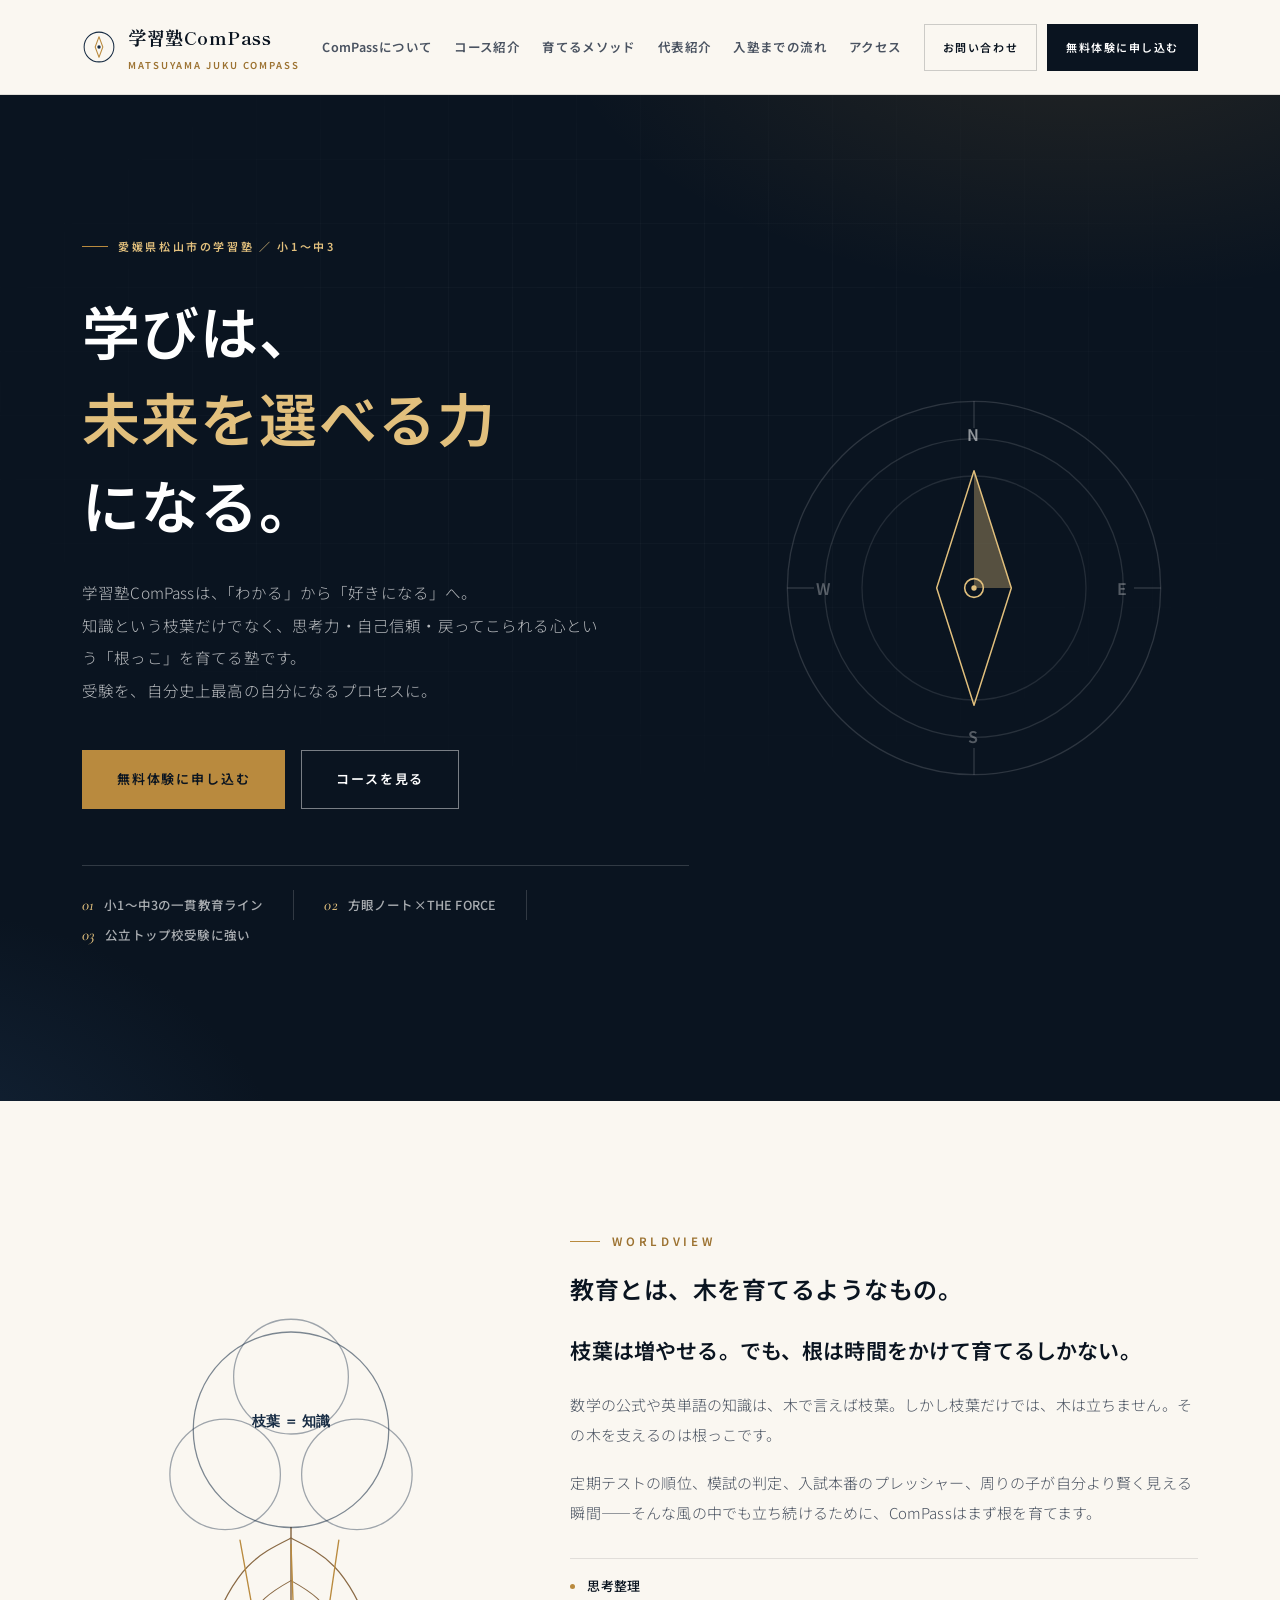
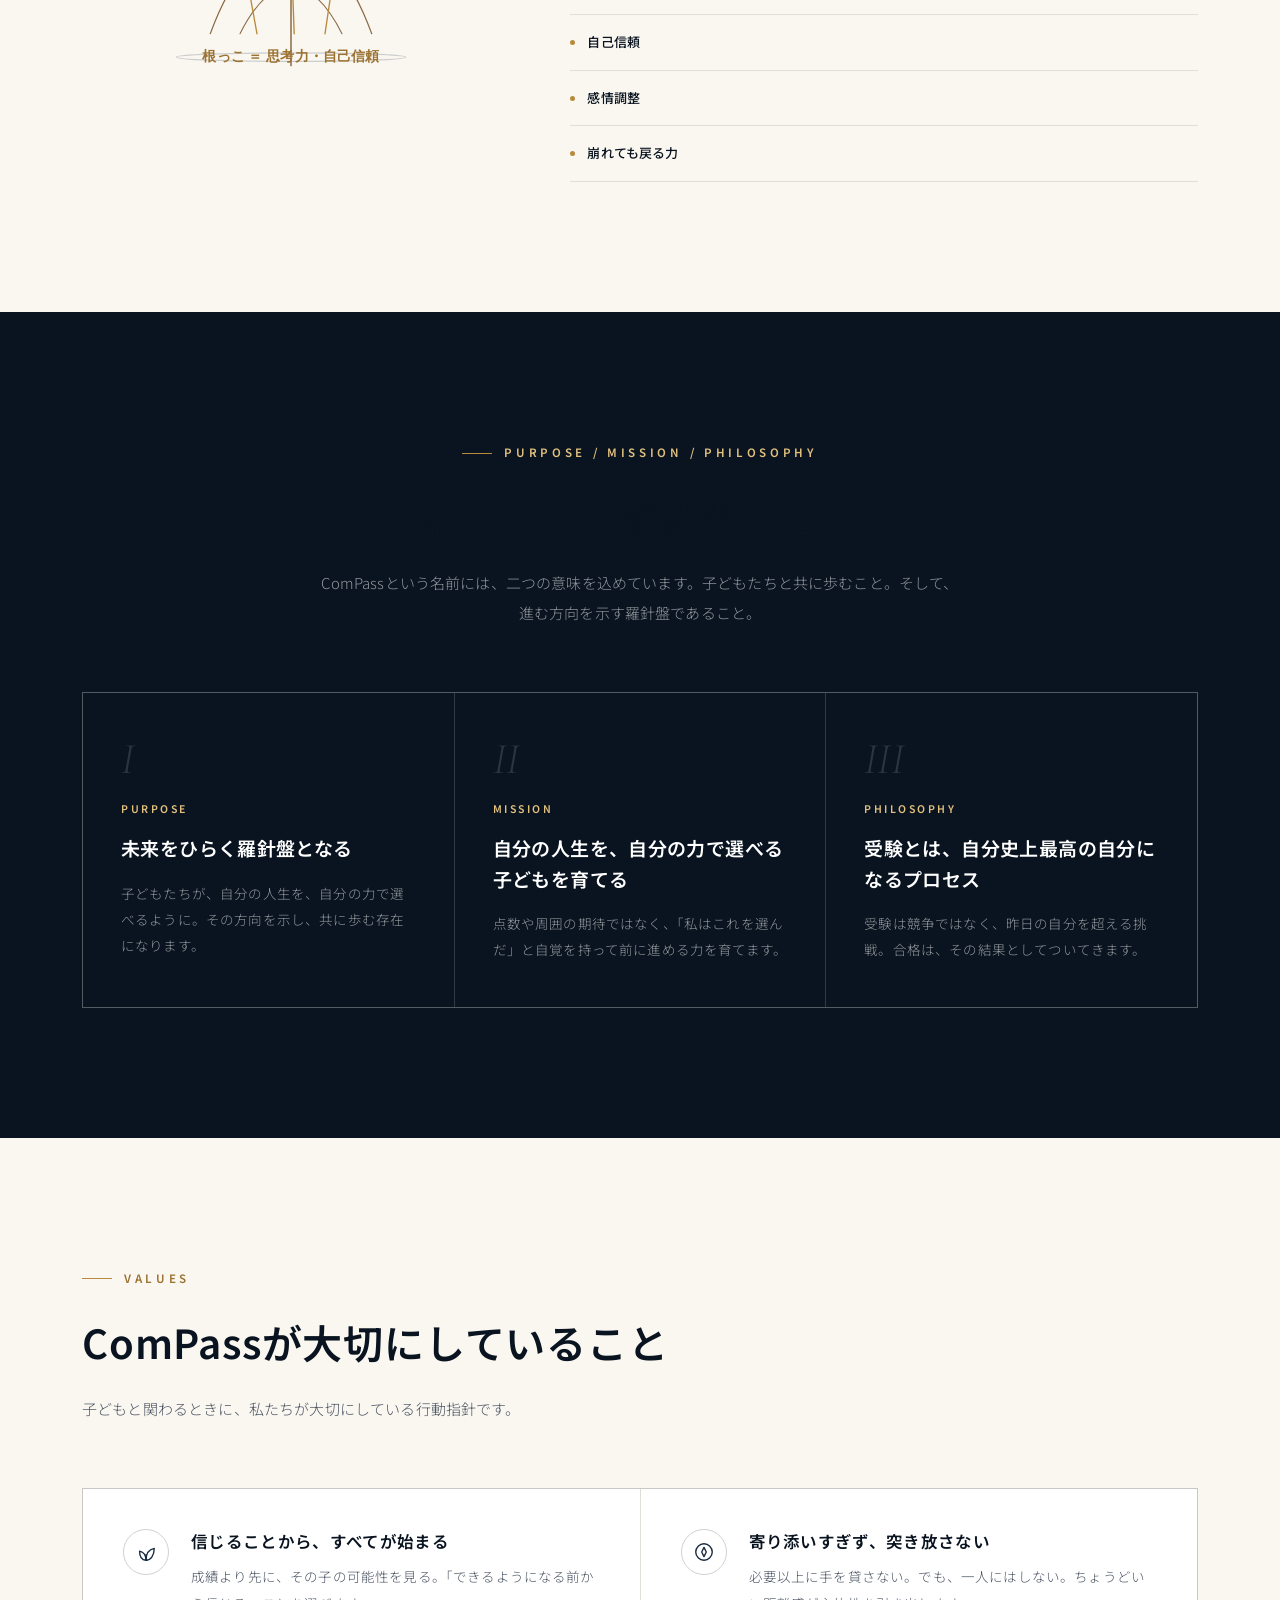
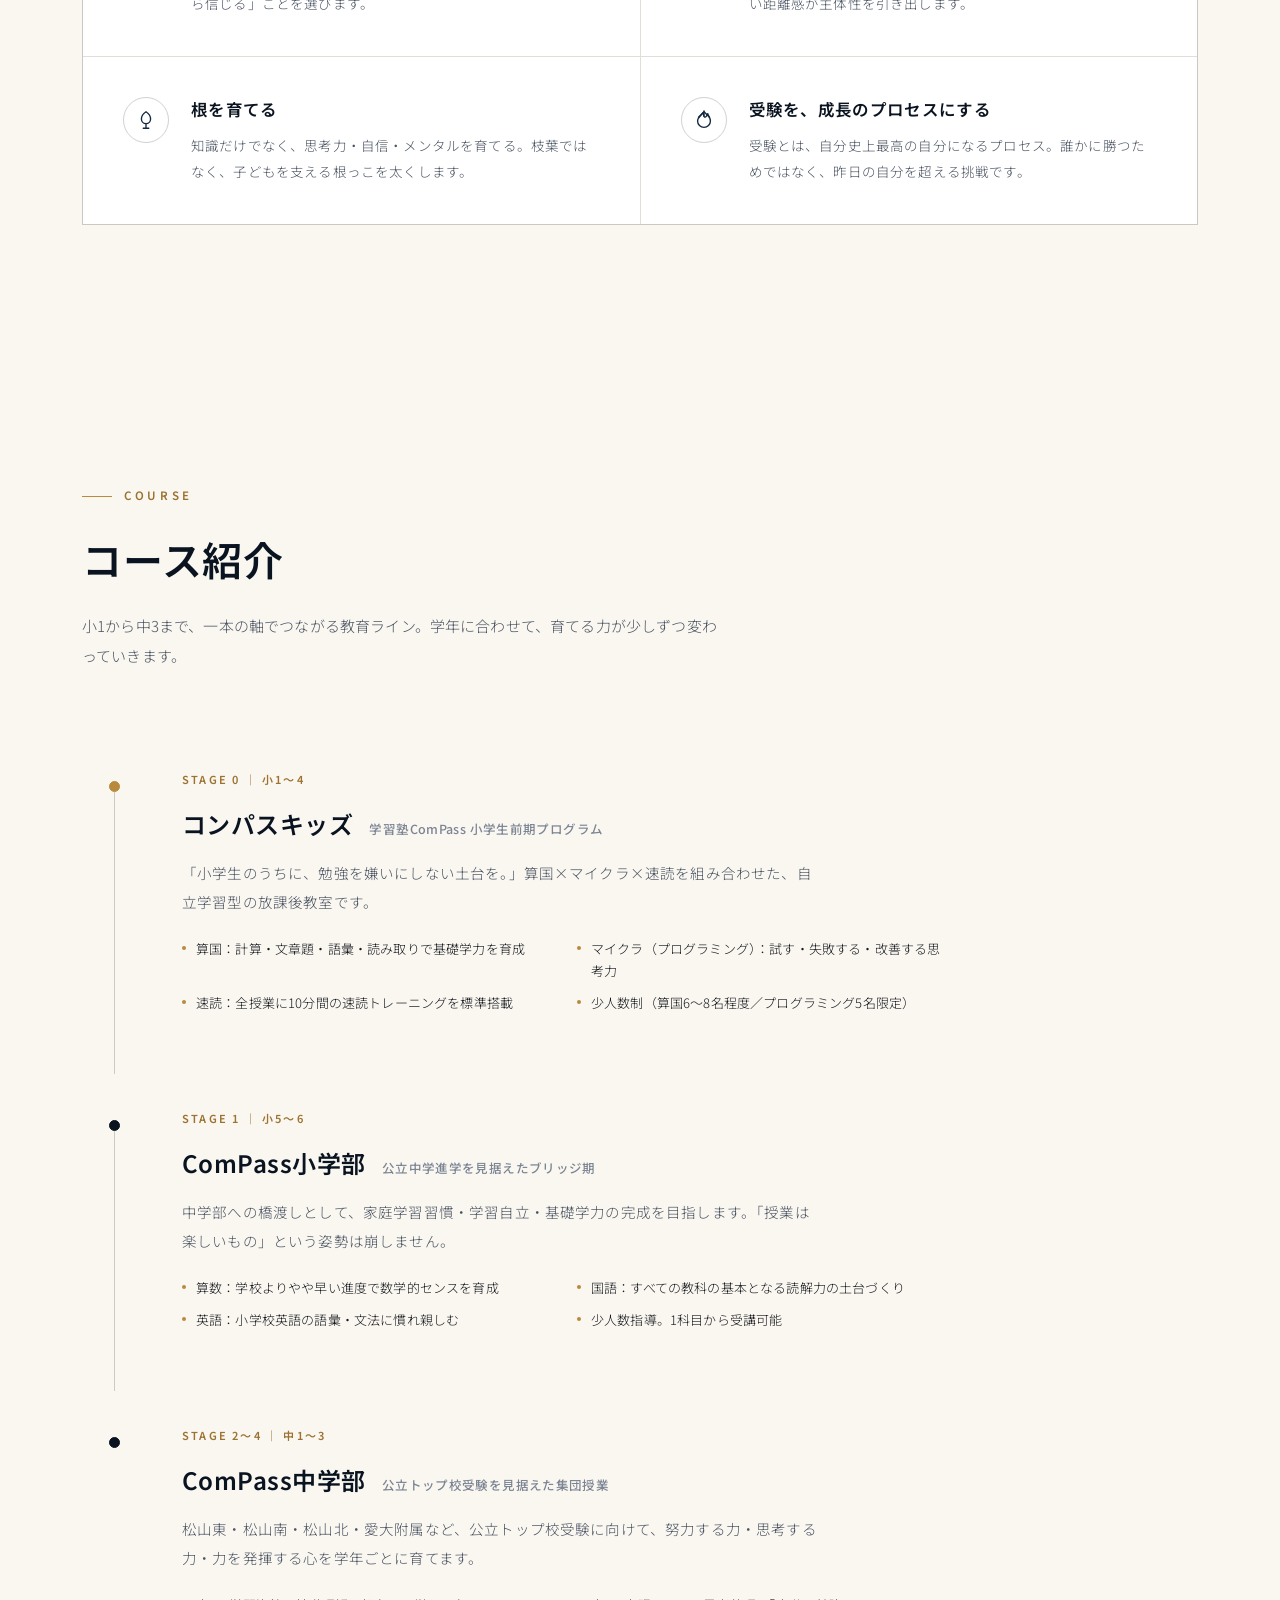
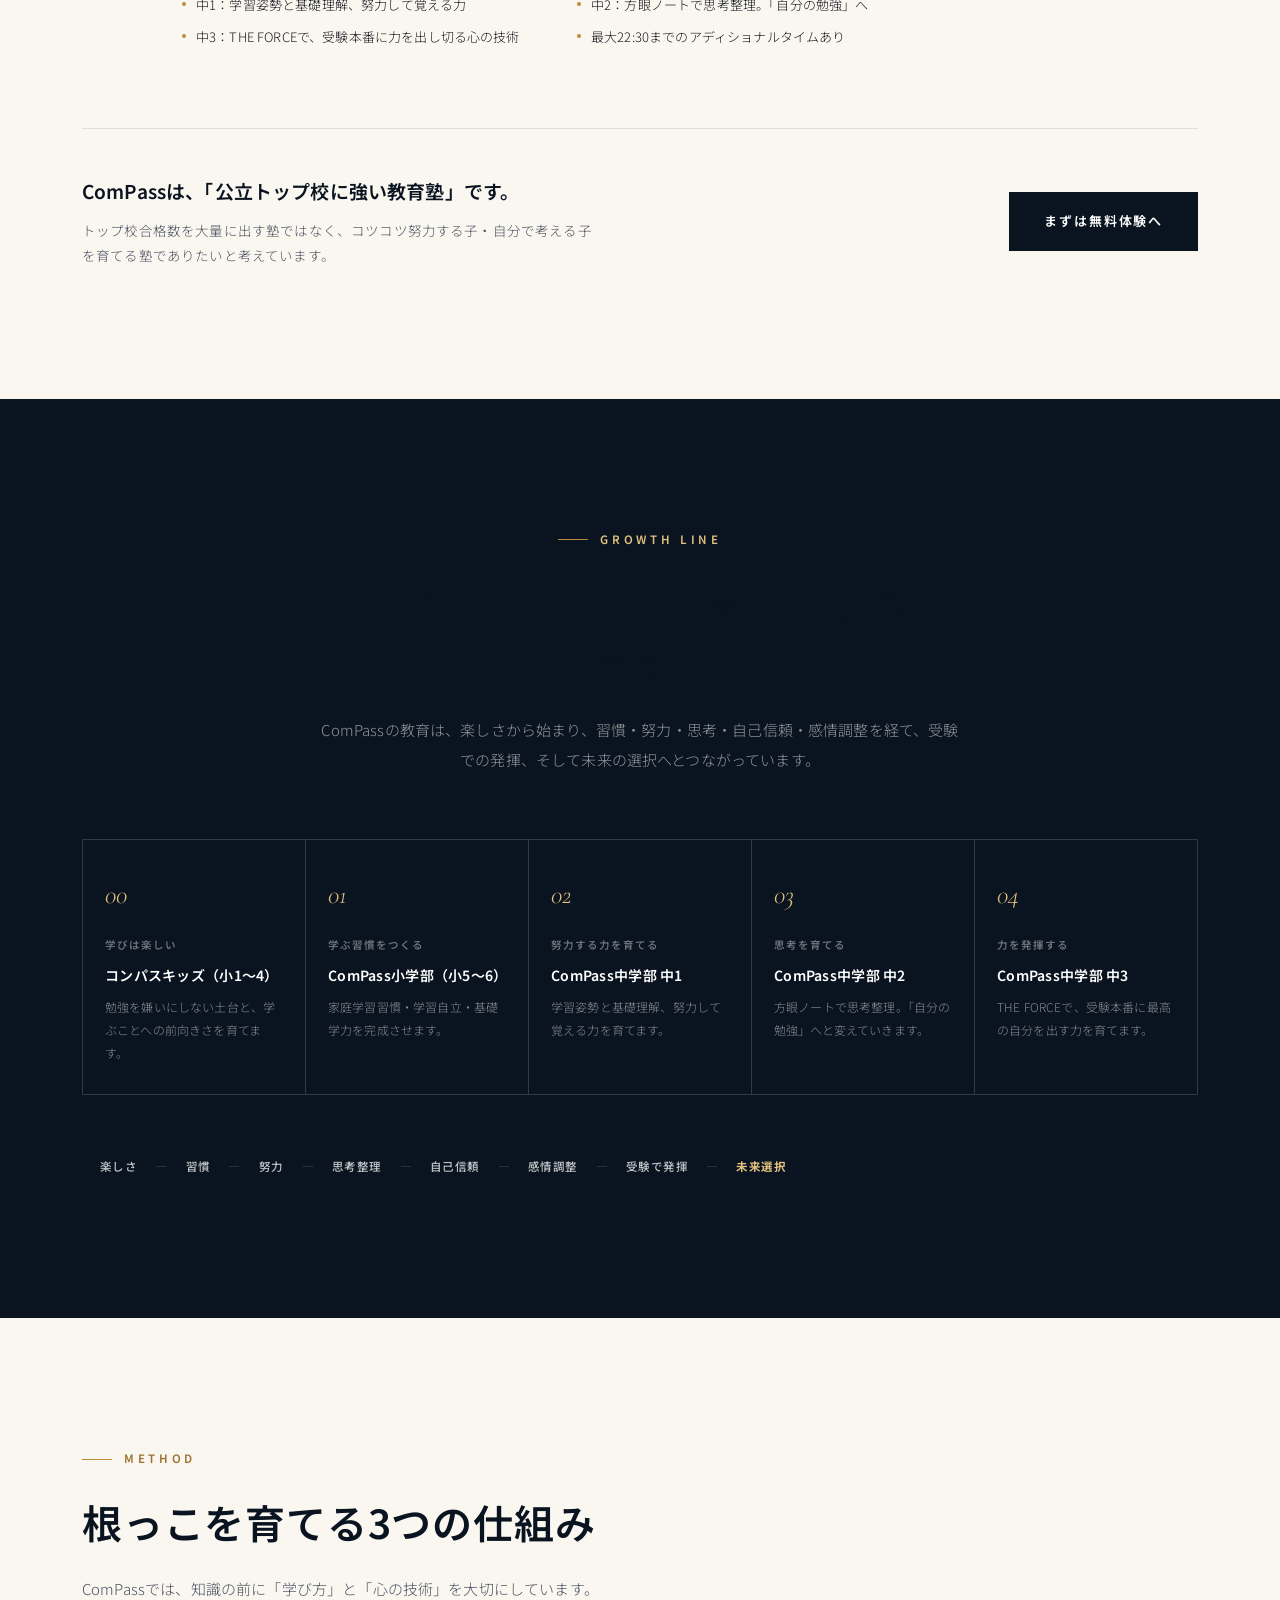
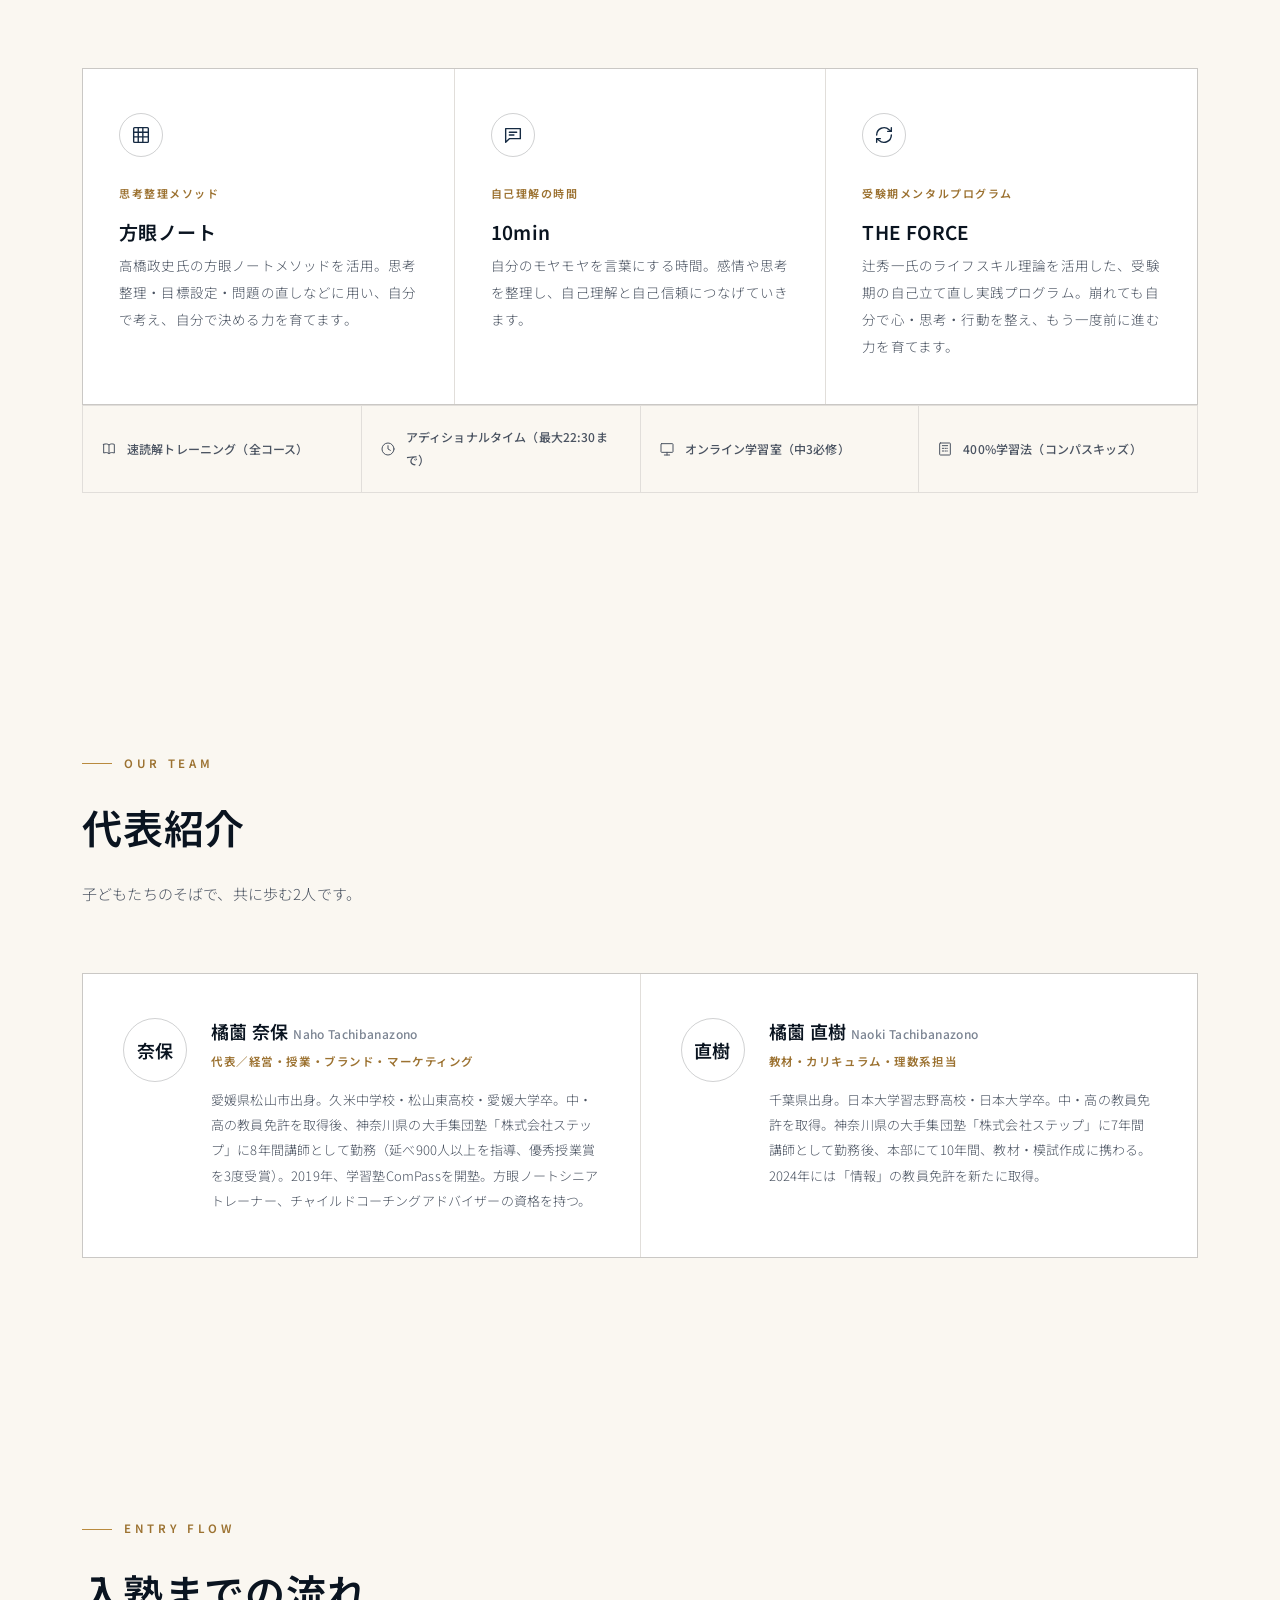
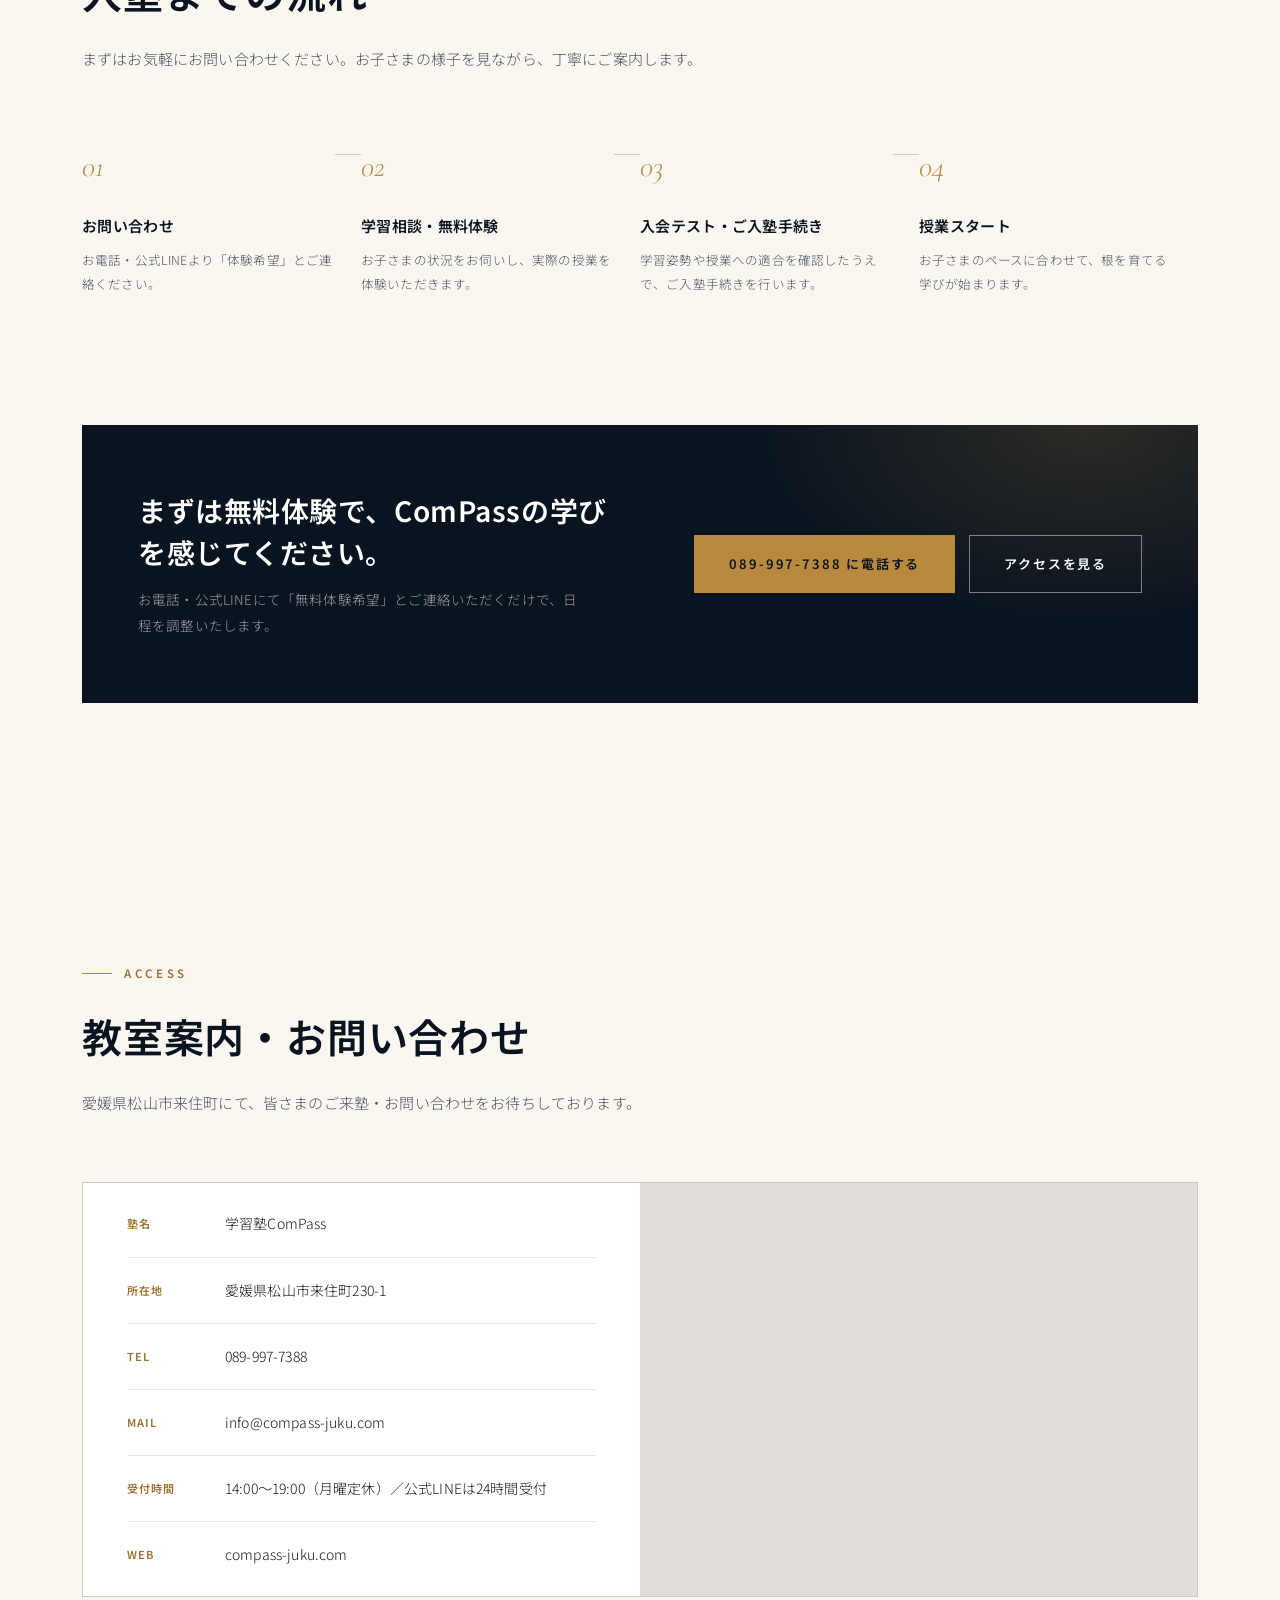
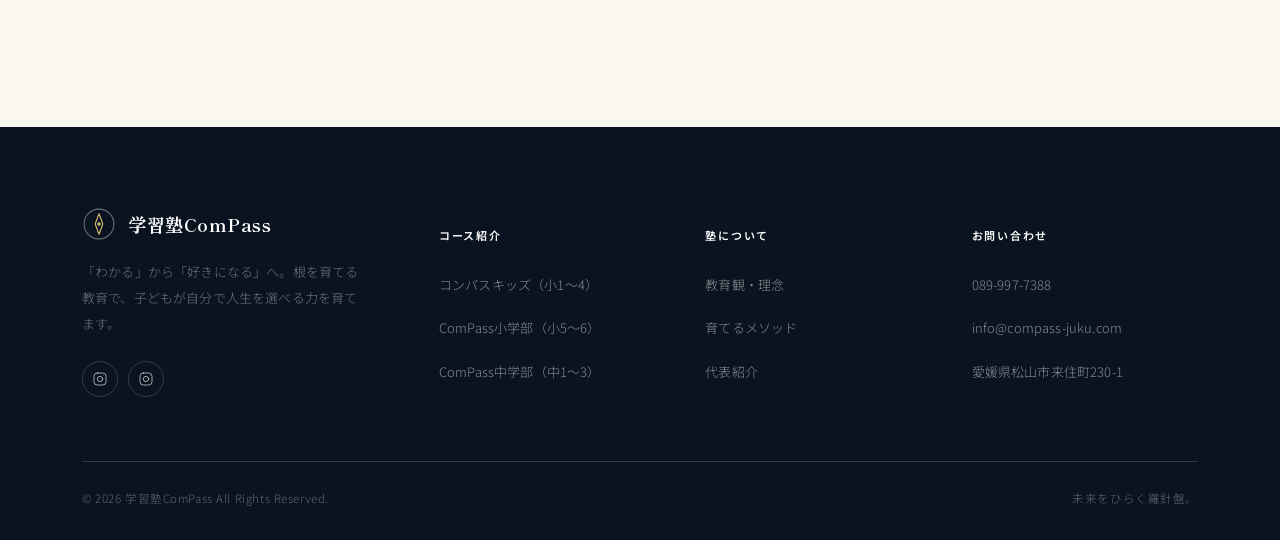
==== commit ad369e78: "LPデザインをエディトリアル・スタイリッシュなテイストに刷新 配色をネイビー×ゴールド×生成りに変更し、見出しに明朝体を採用。 絵文字アイコンをラインアートSVGに置き換え、カードは罫線ベースの ミニ" ====
--- a/index.html
+++ b/index.html
@@ -7,190 +7,234 @@
 <meta name="description" content="愛媛県松山市の学習塾ComPass。「わかる」から「好きになる」へ。根を育てる教育で、小学生から中学生まで、自分で人生を選べる力を育てます。無料体験受付中。">
 <link rel="preconnect" href="https://fonts.googleapis.com">
 <link rel="preconnect" href="https://fonts.gstatic.com" crossorigin>
-<link href="https://fonts.googleapis.com/css2?family=Noto+Sans+JP:wght@400;500;700;900&family=Zen+Maru+Gothic:wght@500;700;900&display=swap" rel="stylesheet">
+<link href="https://fonts.googleapis.com/css2?family=Shippori+Mincho:wght@500;600;700;800&family=Noto+Sans+JP:wght@300;400;500;600;700&family=Cormorant+Garamond:ital,wght@0,500;0,600;1,500&display=swap" rel="stylesheet">
 <style>
   :root{
-    --navy-900:#0b2a4d;
-    --navy-800:#123a6b;
-    --blue-600:#1f5f9e;
-    --blue-500:#2f7dc4;
-    --blue-100:#e9f2fb;
-    --blue-050:#f4f9fd;
-    --accent-500:#ef9b3d;
-    --accent-600:#e2822a;
-    --cream-050:#fdf9f1;
-    --ink-800:#1e2a37;
-    --ink-600:#3f4f60;
-    --ink-400:#6c7d8f;
-    --line:#e2e9f1;
+    --ink:#171a1f;
+    --navy-950:#0a1420;
+    --navy-900:#0e1c2e;
+    --navy-800:#152a42;
+    --navy-700:#203a58;
+    --paper:#faf7f1;
+    --paper-dim:#f3efe6;
+    --card:#ffffff;
+    --line:rgba(23,26,31,0.11);
+    --line-strong:rgba(23,26,31,0.2);
+    --line-dark:rgba(255,255,255,0.16);
+    --gold-300:#e2c07d;
+    --gold-500:#b98a3e;
+    --gold-600:#9c7231;
+    --ink-soft:#4a5361;
+    --ink-faint:#7c8593;
     --white:#ffffff;
-    --radius-lg:22px;
-    --radius-md:16px;
-    --radius-sm:10px;
-    --shadow-soft:0 18px 40px -20px rgba(11,42,77,0.25);
-    --container:1120px;
+    --radius-lg:2px;
+    --radius-md:2px;
+    --container:1180px;
+    --serif:"Shippori Mincho","Noto Sans JP",serif;
+    --sans:"Noto Sans JP","Hiragino Kaku Gothic ProN","Hiragino Sans",sans-serif;
+    --display:"Cormorant Garamond","Shippori Mincho",serif;
   }
 
   *{box-sizing:border-box;}
   html{scroll-behavior:smooth;}
   body{
     margin:0;
-    font-family:"Noto Sans JP","Hiragino Kaku Gothic ProN","Hiragino Sans","Yu Gothic",sans-serif;
-    color:var(--ink-800);
-    background:var(--white);
-    line-height:1.8;
+    font-family:var(--sans);
+    font-weight:300;
+    color:var(--ink);
+    background:var(--paper);
+    line-height:1.9;
     -webkit-font-smoothing:antialiased;
     overflow-x:hidden;
+    letter-spacing:.01em;
   }
   h1,h2,h3,h4{
-    font-family:"Zen Maru Gothic","Noto Sans JP",sans-serif;
+    font-family:var(--serif);
     margin:0;
     line-height:1.5;
-    color:var(--navy-900);
-  }
-  p{margin:0;}
+    color:var(--navy-950);
+    font-weight:600;
+    letter-spacing:.02em;
+  }
+  p{margin:0;font-weight:300;}
   a{color:inherit;text-decoration:none;}
   img,svg{display:block;max-width:100%;}
   ul{margin:0;padding:0;list-style:none;}
   button{font-family:inherit;}
+  .ic{width:22px;height:22px;stroke:currentColor;fill:none;stroke-width:1.5;stroke-linecap:round;stroke-linejoin:round;flex:none;}
 
   .wrap{
     width:100%;
     max-width:var(--container);
     margin:0 auto;
-    padding:0 24px;
-  }
-  section{padding:88px 0;}
-  @media (max-width:768px){
-    section{padding:60px 0;}
-    .wrap{padding:0 20px;}
-  }
-
-  .eyebrow{
-    display:inline-flex;
+    padding:0 32px;
+  }
+  section{padding:130px 0;}
+  @media (max-width:860px){
+    section{padding:84px 0;}
+    .wrap{padding:0 22px;}
+  }
+
+  .kicker{
+    display:flex;
     align-items:center;
-    gap:8px;
-    font-size:13px;
-    font-weight:700;
-    letter-spacing:.08em;
-    color:var(--blue-600);
-    background:var(--blue-100);
-    padding:6px 16px;
-    border-radius:999px;
+    gap:12px;
+    font-family:var(--sans);
+    font-size:11.5px;
+    font-weight:600;
+    letter-spacing:.32em;
+    text-transform:uppercase;
+    color:var(--gold-600);
+  }
+  .kicker::before{
+    content:"";
+    width:30px;height:1px;
+    background:var(--gold-500);
   }
   .section-head{
-    text-align:center;
-    max-width:680px;
-    margin:0 auto 48px;
+    max-width:640px;
+    margin:0 0 64px;
     display:flex;
     flex-direction:column;
-    align-items:center;
-    gap:14px;
-  }
+    gap:22px;
+  }
+  .section-head.center{margin-left:auto;margin-right:auto;text-align:center;align-items:center;}
   .section-head h2{
-    font-size:clamp(24px,4vw,34px);
-    font-weight:900;
+    font-size:clamp(26px,3.6vw,40px);
+    font-weight:600;
   }
   .section-head p{
-    color:var(--ink-600);
-    font-size:15.5px;
-  }
-
+    color:var(--ink-soft);
+    font-size:15px;
+    line-height:2;
+    font-weight:300;
+  }
+
+  /* ---------- Buttons ---------- */
   .btn{
     display:inline-flex;
     align-items:center;
     justify-content:center;
-    gap:8px;
-    padding:15px 30px;
-    border-radius:999px;
-    font-weight:700;
-    font-size:15.5px;
-    border:2px solid transparent;
-    transition:transform .18s ease, box-shadow .18s ease, background .18s ease, color .18s ease;
+    gap:10px;
+    padding:16px 34px;
+    font-weight:600;
+    font-size:13px;
+    letter-spacing:.14em;
+    text-transform:uppercase;
+    border:1px solid transparent;
+    transition:all .25s ease;
     cursor:pointer;
     white-space:nowrap;
+    font-family:var(--sans);
   }
   .btn-primary{
-    background:linear-gradient(135deg,var(--accent-500),var(--accent-600));
+    background:var(--navy-950);
     color:var(--white);
-    box-shadow:0 14px 30px -12px rgba(226,130,42,0.6);
-  }
-  .btn-primary:hover{transform:translateY(-2px);box-shadow:0 18px 34px -12px rgba(226,130,42,0.7);}
+    border-color:var(--navy-950);
+  }
+  .btn-primary:hover{background:var(--gold-600);border-color:var(--gold-600);}
   .btn-outline{
-    background:var(--white);
-    color:var(--navy-800);
-    border-color:var(--line);
-  }
-  .btn-outline:hover{border-color:var(--blue-500);color:var(--blue-600);transform:translateY(-2px);}
+    background:transparent;
+    color:var(--navy-950);
+    border-color:var(--line-strong);
+  }
+  .btn-outline:hover{border-color:var(--navy-950);}
   .btn-ghost{
-    background:rgba(255,255,255,0.12);
+    background:transparent;
     color:var(--white);
-    border-color:rgba(255,255,255,0.5);
-  }
-  .btn-ghost:hover{background:rgba(255,255,255,0.22);}
+    border-color:rgba(255,255,255,0.45);
+  }
+  .btn-ghost:hover{border-color:#fff;background:rgba(255,255,255,0.08);}
+  .hero .btn-primary,
+  .cta-banner .btn-primary{
+    background:var(--gold-500);
+    border-color:var(--gold-500);
+    color:var(--navy-950);
+  }
+  .hero .btn-primary:hover,
+  .cta-banner .btn-primary:hover{
+    background:var(--gold-300);
+    border-color:var(--gold-300);
+  }
+  .link-arrow{
+    display:inline-flex;align-items:center;gap:8px;
+    font-size:13px;font-weight:600;letter-spacing:.08em;
+    color:var(--navy-950);
+    border-bottom:1px solid var(--line-strong);
+    padding-bottom:3px;
+  }
+  .link-arrow:hover{border-color:var(--gold-500);color:var(--gold-600);}
 
   /* ---------- Header ---------- */
   header{
     position:sticky;
     top:0;
     z-index:100;
-    background:rgba(255,255,255,0.92);
+    background:rgba(250,247,241,0.94);
     backdrop-filter:blur(10px);
     border-bottom:1px solid var(--line);
   }
   .header-inner{
     max-width:var(--container);
     margin:0 auto;
-    padding:14px 24px;
+    padding:20px 32px;
     display:flex;
     align-items:center;
     justify-content:space-between;
-    gap:16px;
+    gap:20px;
   }
   .logo{
     display:flex;
     align-items:center;
-    gap:10px;
-    font-weight:900;
-    font-size:19px;
-    color:var(--navy-900);
+    gap:12px;
+    font-family:var(--serif);
+    font-weight:700;
+    font-size:18px;
+    color:var(--navy-950);
+    letter-spacing:.03em;
+    flex:none;
+    white-space:nowrap;
   }
   .logo small{
     display:block;
-    font-size:10.5px;
-    font-weight:700;
-    color:var(--blue-600);
-    letter-spacing:.14em;
-  }
-  .logo-mark{width:38px;height:38px;flex:none;}
-
-  nav.main-nav{display:flex;align-items:center;gap:30px;}
+    font-family:var(--sans);
+    font-size:9.5px;
+    font-weight:600;
+    color:var(--gold-600);
+    letter-spacing:.2em;
+    margin-top:2px;
+  }
+  .logo-mark{width:34px;height:34px;flex:none;}
+
+  nav.main-nav{display:flex;align-items:center;gap:22px;flex:none;}
   nav.main-nav a{
-    font-size:14.5px;
-    font-weight:700;
-    color:var(--ink-600);
-    padding:6px 2px;
-    border-bottom:2px solid transparent;
+    font-family:var(--sans);
+    font-size:12.5px;
+    font-weight:600;
+    letter-spacing:.03em;
+    color:var(--ink-soft);
+    padding:6px 0;
+    border-bottom:1px solid transparent;
     transition:color .15s ease, border-color .15s ease;
-  }
-  nav.main-nav a:hover{color:var(--blue-600);border-color:var(--accent-500);}
-
-  .header-cta{display:flex;align-items:center;gap:10px;}
-  .header-cta .btn{padding:11px 20px;font-size:14px;}
+    white-space:nowrap;
+  }
+  nav.main-nav a:hover{color:var(--navy-950);border-color:var(--gold-500);}
+
+  .header-cta{display:flex;align-items:center;gap:10px;flex:none;}
+  .header-cta .btn{padding:12px 18px;font-size:11px;white-space:nowrap;}
 
   .hamburger{
     display:none;
     flex-direction:column;
     justify-content:center;
     gap:5px;
-    width:42px;
-    height:42px;
-    border-radius:10px;
-    border:1px solid var(--line);
+    width:40px;
+    height:40px;
+    border:1px solid var(--line-strong);
     background:var(--white);
   }
   .hamburger span{
-    display:block;height:2px;width:20px;margin:0 auto;background:var(--navy-900);
+    display:block;height:1px;width:18px;margin:0 auto;background:var(--navy-950);
     transition:transform .2s ease, opacity .2s ease;
   }
   .mobile-nav{
@@ -199,121 +243,127 @@
     gap:2px;
     background:var(--white);
     border-top:1px solid var(--line);
-    padding:10px 20px 20px;
-  }
-  .mobile-nav a{
-    padding:13px 4px;
-    font-weight:700;
-    font-size:15px;
-    color:var(--ink-700);
+    padding:10px 22px 24px;
+  }
+  .mobile-nav a:not(.btn){
+    padding:15px 4px;
+    font-weight:600;
+    font-size:14.5px;
+    color:var(--ink);
     border-bottom:1px solid var(--line);
-  }
-  .mobile-nav .btn{margin-top:14px;width:100%;}
+    font-family:var(--sans);
+  }
+  .mobile-nav .btn{margin-top:16px;width:100%;}
 
   body.nav-open .mobile-nav{display:flex;}
-  body.nav-open .hamburger span:nth-child(1){transform:translateY(7px) rotate(45deg);}
+  body.nav-open .hamburger span:nth-child(1){transform:translateY(6px) rotate(45deg);}
   body.nav-open .hamburger span:nth-child(2){opacity:0;}
-  body.nav-open .hamburger span:nth-child(3){transform:translateY(-7px) rotate(-45deg);}
+  body.nav-open .hamburger span:nth-child(3){transform:translateY(-6px) rotate(-45deg);}
 
   @media (max-width:900px){
     nav.main-nav{display:none;}
     .header-cta .btn-outline{display:none;}
     .hamburger{display:flex;}
   }
+  @media (min-width:901px){
+    .mobile-nav{display:none !important;}
+  }
   @media (max-width:520px){
-    .header-inner{padding:12px 16px;gap:10px;}
-    .logo{font-size:16px;gap:8px;}
-    .logo-mark{width:32px;height:32px;}
+    .header-inner{padding:16px 18px;gap:10px;}
+    .logo{font-size:15.5px;gap:8px;}
+    .logo-mark{width:29px;height:29px;}
     .logo small{display:none;}
     .header-cta{gap:8px;}
-    .header-cta .btn-primary{padding:10px 14px;font-size:12.5px;}
+    .header-cta .btn-primary{padding:10px 14px;font-size:10.5px;letter-spacing:.08em;}
     .hamburger{width:38px;height:38px;flex:none;}
-  }
-  @media (min-width:901px){
-    .mobile-nav{display:none !important;}
   }
 
   /* ---------- Hero ---------- */
   .hero{
     position:relative;
-    background:radial-gradient(circle at 12% 15%,#123a6b 0%,#0b2a4d 46%,#081d38 100%);
+    background:var(--navy-950);
     color:var(--white);
     overflow:hidden;
-    padding:96px 0 110px;
-  }
-  .hero::before,.hero::after{
+    padding:130px 0 150px;
+    background-image:
+      radial-gradient(ellipse 900px 500px at 85% -10%, rgba(185,138,62,0.16), transparent 60%),
+      radial-gradient(ellipse 700px 500px at -10% 110%, rgba(32,58,88,0.5), transparent 60%);
+  }
+  .hero::before{
     content:"";
-    position:absolute;
-    border-radius:50%;
-    filter:blur(0px);
-  }
-  .hero::before{
-    width:420px;height:420px;
-    background:radial-gradient(circle,rgba(239,155,61,0.35),transparent 70%);
-    top:-140px;right:-100px;
-  }
-  .hero::after{
-    width:320px;height:320px;
-    background:radial-gradient(circle,rgba(47,125,196,0.4),transparent 70%);
-    bottom:-140px;left:-80px;
+    position:absolute;inset:0;
+    background-image:
+      linear-gradient(rgba(255,255,255,0.035) 1px, transparent 1px),
+      linear-gradient(90deg, rgba(255,255,255,0.035) 1px, transparent 1px);
+    background-size:64px 64px;
+    mask-image:radial-gradient(ellipse 80% 60% at 50% 30%, black, transparent 75%);
+    pointer-events:none;
   }
   .hero-grid{
     position:relative;
     z-index:2;
     display:grid;
     grid-template-columns:1.15fr 0.85fr;
-    gap:56px;
+    gap:60px;
     align-items:center;
   }
   .hero-tag{
     display:inline-flex;
     align-items:center;
-    gap:8px;
-    font-size:13px;
-    font-weight:700;
-    letter-spacing:.1em;
-    background:rgba(255,255,255,0.12);
-    border:1px solid rgba(255,255,255,0.25);
-    padding:8px 18px;
-    border-radius:999px;
-    margin-bottom:22px;
-  }
+    gap:10px;
+    font-size:11px;
+    font-weight:600;
+    letter-spacing:.24em;
+    text-transform:uppercase;
+    color:var(--gold-300);
+    margin-bottom:30px;
+  }
+  .hero-tag::before{content:"";width:26px;height:1px;background:var(--gold-500);}
   .hero h1{
     color:var(--white);
-    font-size:clamp(30px,4.6vw,50px);
-    font-weight:900;
-    letter-spacing:.01em;
-  }
-  .hero h1 span{color:#ffc98a;}
+    font-size:clamp(34px,5vw,58px);
+    font-weight:600;
+    letter-spacing:.02em;
+  }
+  .hero h1 em{
+    font-style:normal;
+    color:var(--gold-300);
+  }
   .hero-sub{
-    margin-top:20px;
-    font-size:16.5px;
-    color:rgba(255,255,255,0.86);
+    margin-top:28px;
+    font-size:15.5px;
+    color:rgba(255,255,255,0.7);
     max-width:520px;
+    line-height:2.1;
+    font-weight:300;
   }
   .hero-actions{
-    margin-top:34px;
-    display:flex;
-    gap:14px;
+    margin-top:44px;
+    display:flex;
+    gap:16px;
     flex-wrap:wrap;
   }
   .hero-points{
-    margin-top:40px;
-    display:flex;
-    gap:26px;
+    margin-top:56px;
+    display:flex;
+    gap:0;
     flex-wrap:wrap;
+    border-top:1px solid var(--line-dark);
+    padding-top:24px;
   }
   .hero-point{
     display:flex;
-    align-items:center;
+    align-items:baseline;
     gap:10px;
-    font-size:13.5px;
-    font-weight:700;
-    color:rgba(255,255,255,0.9);
-  }
-  .hero-point .dot{
-    width:9px;height:9px;border-radius:50%;background:var(--accent-500);flex:none;
-  }
+    font-size:12.5px;
+    font-weight:500;
+    color:rgba(255,255,255,0.65);
+    padding-right:30px;
+    margin-right:30px;
+    border-right:1px solid var(--line-dark);
+  }
+  .hero-point:last-child{border-right:none;}
+  .hero-point .idx{font-family:var(--display);font-size:16px;color:var(--gold-300);font-style:italic;}
 
   .compass-visual{
     position:relative;
@@ -326,466 +376,522 @@
 
   @media (max-width:900px){
     .hero-grid{grid-template-columns:1fr;text-align:left;}
-    .compass-visual{max-width:260px;margin-top:10px;}
+    .compass-visual{max-width:230px;margin-top:20px;}
+    .hero-points{gap:0;}
+    .hero-point{flex-basis:100%;border-right:none;border-bottom:1px solid var(--line-dark);padding:12px 0;margin-right:0;}
+    .hero-point:last-child{border-bottom:none;}
   }
 
   /* ---------- Worldview / tree section ---------- */
-  .worldview{background:var(--blue-050);}
+  .worldview{background:var(--paper);}
   .worldview-grid{
     display:grid;
-    grid-template-columns:0.85fr 1.15fr;
-    gap:56px;
+    grid-template-columns:0.8fr 1.2fr;
+    gap:70px;
     align-items:center;
   }
-  .tree-visual{width:100%;max-width:360px;margin:0 auto;}
-  .worldview-copy .eyebrow{margin-bottom:16px;}
-  .worldview-copy h2{font-size:clamp(24px,3.6vw,32px);font-weight:900;margin-bottom:18px;}
-  .worldview-copy p{color:var(--ink-600);margin-bottom:14px;font-size:15.5px;}
+  .tree-visual{width:100%;max-width:340px;margin:0 auto;}
+  .worldview-copy p{color:var(--ink-soft);margin-bottom:18px;font-size:15px;line-height:2;}
   .worldview-copy p.lead{
-    font-size:18px;
-    font-weight:700;
-    color:var(--navy-800);
+    font-family:var(--serif);
+    font-size:21px;
+    font-weight:600;
+    color:var(--navy-950);
+    line-height:1.7;
+    margin-bottom:22px;
   }
   .root-tags{
-    margin-top:22px;
-    display:flex;
-    gap:10px;
-    flex-wrap:wrap;
+    margin-top:30px;
+    display:flex;
+    flex-direction:column;
+    gap:0;
+    border-top:1px solid var(--line);
   }
   .root-tag{
     font-size:13px;
-    font-weight:700;
-    padding:9px 16px;
-    border-radius:999px;
-    background:var(--white);
-    border:1px solid var(--line);
-    color:var(--navy-800);
-  }
+    font-weight:500;
+    padding:15px 0;
+    color:var(--navy-950);
+    border-bottom:1px solid var(--line);
+    display:flex;
+    align-items:center;
+    gap:12px;
+  }
+  .root-tag::before{content:"";width:5px;height:5px;background:var(--gold-500);border-radius:50%;flex:none;}
   @media (max-width:860px){
-    .worldview-grid{grid-template-columns:1fr;}
+    .worldview-grid{grid-template-columns:1fr;gap:44px;}
   }
 
   /* ---------- MVV ---------- */
+  .mvv{background:var(--navy-950);color:#fff;}
+  .mvv .section-head p{color:rgba(255,255,255,0.55);}
+  .mvv .kicker{color:var(--gold-300);}
   .mvv-grid{
     display:grid;
     grid-template-columns:repeat(3,1fr);
-    gap:24px;
+    gap:1px;
+    background:var(--line-dark);
+    border:1px solid var(--line-dark);
   }
   .mvv-card{
-    background:var(--white);
-    border:1px solid var(--line);
-    border-radius:var(--radius-lg);
-    padding:32px 28px;
-    box-shadow:var(--shadow-soft);
-  }
-  .mvv-card .num{
-    font-family:"Zen Maru Gothic",sans-serif;
-    font-weight:900;
-    font-size:13px;
-    color:var(--blue-600);
-    letter-spacing:.1em;
+    background:var(--navy-950);
+    padding:44px 38px;
+    position:relative;
+  }
+  .mvv-card .roman{
+    font-family:var(--display);
+    font-style:italic;
+    font-size:44px;
+    color:rgba(255,255,255,0.14);
+    line-height:1;
+  }
+  .mvv-card .label{
+    display:block;
+    margin-top:18px;
+    font-size:10.5px;
+    font-weight:600;
+    letter-spacing:.24em;
+    color:var(--gold-300);
+    text-transform:uppercase;
   }
   .mvv-card h3{
-    margin-top:10px;
+    margin-top:14px;
     font-size:19px;
-    font-weight:900;
+    font-weight:600;
+    color:#fff;
+    line-height:1.6;
   }
   .mvv-card p{
-    margin-top:12px;
-    font-size:14.5px;
-    color:var(--ink-600);
+    margin-top:16px;
+    font-size:13.5px;
+    color:rgba(255,255,255,0.55);
+    line-height:1.95;
   }
   @media (max-width:860px){
     .mvv-grid{grid-template-columns:1fr;}
   }
 
   /* ---------- Values ---------- */
-  .values{background:var(--cream-050);}
   .values-grid{
     display:grid;
-    grid-template-columns:repeat(4,1fr);
-    gap:20px;
+    grid-template-columns:repeat(2,1fr);
+    gap:1px;
+    background:var(--line);
+    border:1px solid var(--line);
   }
   .value-card{
-    background:var(--white);
-    border-radius:var(--radius-md);
-    padding:26px 22px;
-    border:1px solid var(--line);
-    transition:transform .18s ease, box-shadow .18s ease;
-  }
-  .value-card:hover{transform:translateY(-4px);box-shadow:var(--shadow-soft);}
+    background:var(--card);
+    padding:40px;
+    display:flex;
+    gap:22px;
+  }
   .value-icon{
     width:46px;height:46px;
-    border-radius:14px;
+    border:1px solid var(--line-strong);
+    border-radius:50%;
     display:flex;align-items:center;justify-content:center;
-    background:var(--blue-100);
-    margin-bottom:16px;
-  }
-  .value-card h3{font-size:16px;font-weight:900;margin-bottom:8px;}
-  .value-card p{font-size:13.5px;color:var(--ink-600);}
-  @media (max-width:900px){
-    .values-grid{grid-template-columns:repeat(2,1fr);}
-  }
-  @media (max-width:520px){
+    flex:none;
+    color:var(--navy-800);
+  }
+  .value-card h3{font-size:16.5px;font-weight:600;margin-bottom:10px;}
+  .value-card p{font-size:13.5px;color:var(--ink-soft);line-height:1.95;}
+  @media (max-width:760px){
     .values-grid{grid-template-columns:1fr;}
+    .value-card{padding:30px;}
   }
 
   /* ---------- Courses ---------- */
-  .course-flow{
-    display:flex;
-    align-items:stretch;
+  .course-rail{
+    display:flex;
+    flex-direction:column;
+  }
+  .course-row{
+    display:grid;
+    grid-template-columns:64px 1fr;
     gap:0;
-    margin-bottom:20px;
-  }
-  .courses-grid{
+  }
+  .course-rail-col{
+    display:flex;
+    flex-direction:column;
+    align-items:center;
+  }
+  .course-dot{
+    width:11px;height:11px;
+    border-radius:50%;
+    background:var(--navy-950);
+    border:1px solid var(--navy-950);
+    margin-top:46px;
+    flex:none;
+  }
+  .course-row.kids .course-dot{background:var(--gold-500);border-color:var(--gold-500);}
+  .course-line{
+    width:1px;
+    flex:1;
+    background:var(--line-strong);
+  }
+  .course-row:last-child .course-line{display:none;}
+  .course-card{
+    padding:34px 0 60px 36px;
+    display:flex;
+    flex-direction:column;
+    gap:16px;
+  }
+  .course-stage-label{
+    font-size:11px;
+    font-weight:600;
+    letter-spacing:.2em;
+    text-transform:uppercase;
+    color:var(--gold-600);
+  }
+  .course-head{
+    display:flex;
+    align-items:baseline;
+    gap:16px;
+    flex-wrap:wrap;
+  }
+  .course-card h3{font-size:24px;font-weight:600;}
+  .course-target{font-size:12.5px;color:var(--ink-faint);font-weight:500;letter-spacing:.03em;}
+  .course-card p.desc{font-size:14.5px;color:var(--ink-soft);max-width:640px;line-height:2;}
+  .course-card ul{
     display:grid;
-    grid-template-columns:repeat(3,1fr);
-    gap:24px;
-  }
-  .course-card{
-    position:relative;
-    background:var(--white);
-    border-radius:var(--radius-lg);
-    border:1px solid var(--line);
-    padding:30px 26px 28px;
-    box-shadow:var(--shadow-soft);
-    display:flex;
-    flex-direction:column;
-    gap:14px;
-  }
-  .course-stage{
-    font-size:12px;
-    font-weight:700;
-    color:var(--blue-600);
-    letter-spacing:.08em;
-  }
-  .course-badge{
-    display:inline-flex;
-    align-self:flex-start;
-    font-size:12px;
-    font-weight:700;
-    padding:5px 14px;
-    border-radius:999px;
-    background:var(--blue-900,#0b2a4d);
-    color:#fff;
-  }
-  .course-card.kids .course-badge{background:var(--accent-500);}
-  .course-card.ele .course-badge{background:var(--blue-500);}
-  .course-card.jhs .course-badge{background:var(--navy-800);}
-  .course-card h3{font-size:20px;font-weight:900;}
-  .course-target{font-size:13px;color:var(--ink-400);font-weight:700;}
-  .course-card p.desc{font-size:14.5px;color:var(--ink-600);}
-  .course-card ul{display:flex;flex-direction:column;gap:8px;margin-top:4px;}
+    grid-template-columns:repeat(2,1fr);
+    gap:10px 30px;
+    margin-top:6px;
+    max-width:760px;
+  }
   .course-card ul li{
-    font-size:13.5px;
-    color:var(--ink-700);
-    display:flex;
-    gap:8px;
+    font-size:13px;
+    color:var(--ink);
+    display:flex;
+    gap:10px;
     align-items:flex-start;
+    line-height:1.7;
   }
   .course-card ul li::before{
     content:"";
-    width:6px;height:6px;
-    margin-top:7px;
+    width:4px;height:4px;
+    margin-top:8px;
     border-radius:50%;
-    background:var(--accent-500);
+    background:var(--gold-500);
     flex:none;
   }
-  .course-arrow{
+  @media (max-width:640px){
+    .course-card ul{grid-template-columns:1fr;}
+    .course-card{padding-left:26px;}
+    .course-row{grid-template-columns:40px 1fr;}
+  }
+
+  .goal-banner{
+    margin-top:20px;
+    border-top:1px solid var(--line);
+    padding-top:44px;
     display:flex;
     align-items:center;
-    justify-content:center;
-    padding:0 6px;
-    color:var(--blue-400,#9db8d8);
-    font-size:22px;
-  }
-  @media (max-width:900px){
-    .courses-grid{grid-template-columns:1fr;}
-  }
-
-  .goal-banner{
-    margin-top:36px;
-    background:linear-gradient(120deg,var(--navy-900),var(--blue-600));
-    border-radius:var(--radius-lg);
-    padding:26px 32px;
-    color:#fff;
-    display:flex;
-    align-items:center;
-    gap:18px;
+    gap:30px;
     flex-wrap:wrap;
     justify-content:space-between;
   }
-  .goal-banner p{font-size:14.5px;color:rgba(255,255,255,0.88);}
-  .goal-banner strong{font-size:17px;display:block;margin-bottom:4px;}
+  .goal-banner strong{
+    font-family:var(--serif);
+    font-size:19px;
+    font-weight:600;
+    display:block;
+    margin-bottom:8px;
+    color:var(--navy-950);
+  }
+  .goal-banner p{font-size:13.5px;color:var(--ink-soft);max-width:520px;}
 
   /* ---------- Growth line (stage timeline) ---------- */
-  .growthline{background:var(--blue-050);}
+  .growthline{background:var(--navy-950);color:#fff;}
+  .growthline .kicker{color:var(--gold-300);}
+  .growthline .section-head p{color:rgba(255,255,255,0.55);}
   .stage-track{
-    display:flex;
-    gap:16px;
+    display:grid;
+    grid-template-columns:repeat(5,1fr);
+    border-top:1px solid var(--line-dark);
+    border-left:1px solid var(--line-dark);
+  }
+  .stage-item{
+    border-right:1px solid var(--line-dark);
+    border-bottom:1px solid var(--line-dark);
+    padding:30px 22px;
+  }
+  .stage-item .stage-no{
+    font-family:var(--display);
+    font-style:italic;
+    font-size:26px;
+    color:var(--gold-300);
+    margin-bottom:16px;
+  }
+  .stage-item h4{font-size:14px;font-weight:600;margin-bottom:10px;color:#fff;}
+  .stage-item p{font-size:12px;color:rgba(255,255,255,0.5);line-height:1.9;}
+  .stage-item .stage-theme{
+    font-size:10.5px;
+    font-weight:600;
+    letter-spacing:.1em;
+    color:rgba(255,255,255,0.4);
+    margin-bottom:10px;
+    display:block;
+    text-transform:uppercase;
+  }
+  @media (max-width:900px){
+    .stage-track{grid-template-columns:repeat(2,1fr);}
+  }
+  @media (max-width:520px){
+    .stage-track{grid-template-columns:1fr;}
+  }
+
+  .flow-strip{
+    margin-top:60px;
+    display:flex;
+    align-items:center;
+    gap:0;
     overflow-x:auto;
-    padding-bottom:14px;
-    scroll-snap-type:x proximity;
-  }
-  .stage-track::-webkit-scrollbar{height:6px;}
-  .stage-track::-webkit-scrollbar-thumb{background:var(--line);border-radius:6px;}
-  .stage-item{
-    scroll-snap-align:start;
-    flex:0 0 210px;
-    background:var(--white);
-    border:1px solid var(--line);
-    border-radius:var(--radius-md);
-    padding:20px 18px;
-    position:relative;
-  }
-  .stage-item .stage-no{
-    width:30px;height:30px;
-    border-radius:50%;
-    background:var(--navy-900);
-    color:#fff;
-    font-size:12px;
-    font-weight:900;
-    display:flex;align-items:center;justify-content:center;
-    margin-bottom:12px;
-  }
-  .stage-item h4{font-size:14.5px;font-weight:900;margin-bottom:6px;}
-  .stage-item p{font-size:12.5px;color:var(--ink-600);}
-  .stage-item .stage-theme{
-    font-size:11.5px;
-    font-weight:700;
-    color:var(--accent-600);
-    margin-bottom:6px;
-    display:block;
-  }
-
-  .flow-strip{
-    margin-top:40px;
-    display:flex;
-    align-items:center;
-    gap:8px;
-    overflow-x:auto;
-    padding-bottom:6px;
+    padding-bottom:10px;
   }
   .flow-chip{
     flex:none;
-    background:var(--white);
-    border:1px solid var(--line);
-    border-radius:999px;
-    padding:10px 18px;
-    font-size:13px;
-    font-weight:700;
-    color:var(--navy-800);
+    font-size:11.5px;
+    font-weight:500;
+    letter-spacing:.04em;
+    color:rgba(255,255,255,0.75);
     white-space:nowrap;
-  }
-  .flow-chip.is-accent{
-    background:var(--accent-500);
-    color:#fff;
-    border-color:transparent;
-  }
-  .flow-sep{color:var(--ink-400);flex:none;}
+    padding:0 18px;
+    position:relative;
+  }
+  .flow-chip.is-accent{color:var(--gold-300);font-weight:700;}
+  .flow-sep{color:rgba(255,255,255,0.25);flex:none;font-size:12px;}
 
   /* ---------- Methods ---------- */
   .methods-grid{
     display:grid;
     grid-template-columns:repeat(3,1fr);
-    gap:22px;
+    gap:1px;
+    background:var(--line);
+    border:1px solid var(--line);
   }
   .method-card{
-    background:var(--white);
-    border:1px solid var(--line);
-    border-radius:var(--radius-lg);
-    padding:28px 24px;
-    box-shadow:var(--shadow-soft);
+    background:var(--card);
+    padding:44px 36px;
   }
   .method-card .m-icon{
-    width:48px;height:48px;
-    border-radius:14px;
-    background:var(--blue-100);
+    width:44px;height:44px;
+    border:1px solid var(--line-strong);
+    border-radius:50%;
     display:flex;align-items:center;justify-content:center;
-    margin-bottom:16px;
-  }
-  .method-card h3{font-size:17.5px;font-weight:900;margin-bottom:4px;}
-  .method-card .m-sub{font-size:12px;font-weight:700;color:var(--blue-600);margin-bottom:10px;display:block;}
-  .method-card p{font-size:14px;color:var(--ink-600);}
-  @media (max-width:900px){
+    margin-bottom:26px;
+    color:var(--navy-800);
+  }
+  .method-card h3{font-size:19px;font-weight:600;margin-bottom:6px;}
+  .method-card .m-sub{font-size:11px;font-weight:600;letter-spacing:.14em;text-transform:uppercase;color:var(--gold-600);margin-bottom:14px;display:block;}
+  .method-card p{font-size:13.5px;color:var(--ink-soft);line-height:2;}
+  @media (max-width:860px){
     .methods-grid{grid-template-columns:1fr;}
   }
   .method-extra{
-    margin-top:24px;
-    display:flex;
-    gap:12px;
-    flex-wrap:wrap;
+    margin-top:0;
+    display:grid;
+    grid-template-columns:repeat(4,1fr);
+    border-top:1px solid var(--line);
+    border-left:1px solid var(--line);
   }
   .method-extra span{
-    font-size:13px;
-    font-weight:700;
-    color:var(--navy-800);
-    background:var(--cream-050);
-    border:1px solid var(--line);
-    padding:9px 16px;
-    border-radius:999px;
+    font-size:12px;
+    font-weight:500;
+    color:var(--ink-soft);
+    padding:20px 18px;
+    border-right:1px solid var(--line);
+    border-bottom:1px solid var(--line);
+    display:flex;
+    align-items:center;
+    gap:10px;
+  }
+  @media (max-width:760px){
+    .method-extra{grid-template-columns:repeat(2,1fr);}
   }
 
   /* ---------- Team ---------- */
   .team-grid{
     display:grid;
     grid-template-columns:repeat(2,1fr);
-    gap:26px;
+    gap:1px;
+    background:var(--line);
+    border:1px solid var(--line);
   }
   .team-card{
-    background:var(--white);
-    border:1px solid var(--line);
-    border-radius:var(--radius-lg);
-    padding:30px 28px;
-    display:flex;
-    gap:20px;
-    box-shadow:var(--shadow-soft);
+    background:var(--card);
+    padding:44px 40px;
+    display:flex;
+    gap:24px;
   }
   .team-avatar{
-    width:76px;height:76px;
+    width:64px;height:64px;
     border-radius:50%;
-    background:linear-gradient(135deg,var(--blue-500),var(--navy-800));
+    border:1px solid var(--line-strong);
     flex:none;
     display:flex;align-items:center;justify-content:center;
-    color:#fff;
-    font-weight:900;
-    font-size:22px;
-  }
-  .team-card h3{font-size:18px;font-weight:900;}
-  .team-role{font-size:12.5px;font-weight:700;color:var(--accent-600);margin-top:4px;display:block;}
-  .team-card p.bio{font-size:13.5px;color:var(--ink-600);margin-top:10px;}
+    color:var(--navy-950);
+    font-family:var(--serif);
+    font-weight:600;
+    font-size:18px;
+  }
+  .team-card h3{font-size:18px;font-weight:600;}
+  .team-role{font-size:11.5px;font-weight:600;letter-spacing:.05em;color:var(--gold-600);margin-top:6px;display:block;}
+  .team-card p.bio{font-size:13px;color:var(--ink-soft);margin-top:14px;line-height:1.95;}
   @media (max-width:760px){
     .team-grid{grid-template-columns:1fr;}
-    .team-card{flex-direction:column;}
+    .team-card{flex-direction:column;padding:34px;}
   }
 
   /* ---------- Steps ---------- */
   .steps-grid{
     display:grid;
     grid-template-columns:repeat(4,1fr);
-    gap:20px;
+    gap:0;
   }
   .step-card{
-    text-align:center;
-    padding:10px;
+    padding:0 26px 0 0;
+    position:relative;
+  }
+  .step-card:not(:last-child)::after{
+    content:"";
+    position:absolute;
+    top:16px;right:0;
+    width:26px;height:1px;
+    background:var(--line-strong);
   }
   .step-num{
-    width:56px;height:56px;
-    margin:0 auto 16px;
-    border-radius:50%;
-    background:var(--white);
-    border:2px solid var(--blue-100);
-    display:flex;align-items:center;justify-content:center;
-    font-weight:900;
-    color:var(--blue-600);
-    font-size:17px;
-    box-shadow:var(--shadow-soft);
-  }
-  .step-card h4{font-size:15px;font-weight:900;margin-bottom:6px;}
-  .step-card p{font-size:12.5px;color:var(--ink-600);}
+    font-family:var(--display);
+    font-style:italic;
+    font-size:30px;
+    color:var(--gold-500);
+    margin-bottom:20px;
+  }
+  .step-card h4{font-size:15px;font-weight:600;margin-bottom:10px;}
+  .step-card p{font-size:12.5px;color:var(--ink-soft);line-height:1.9;}
   @media (max-width:860px){
-    .steps-grid{grid-template-columns:repeat(2,1fr);row-gap:34px;}
+    .steps-grid{grid-template-columns:repeat(2,1fr);row-gap:40px;}
+    .step-card:nth-child(2)::after{display:none;}
+  }
+  @media (max-width:520px){
+    .steps-grid{grid-template-columns:1fr;}
+    .step-card::after{display:none;}
   }
 
   /* ---------- CTA banner ---------- */
   .cta-banner{
-    background:linear-gradient(120deg,#123a6b,#0b2a4d);
+    background:var(--navy-950);
     color:#fff;
-    border-radius:var(--radius-lg);
-    padding:44px 40px;
+    padding:64px 56px;
     display:flex;
     align-items:center;
     justify-content:space-between;
-    gap:26px;
+    gap:30px;
     flex-wrap:wrap;
-  }
-  .cta-banner h3{color:#fff;font-size:clamp(20px,3vw,26px);font-weight:900;}
-  .cta-banner p{color:rgba(255,255,255,0.82);margin-top:8px;font-size:14px;}
-  .cta-actions{display:flex;gap:12px;flex-wrap:wrap;}
+    position:relative;
+    overflow:hidden;
+  }
+  .cta-banner::before{
+    content:"";
+    position:absolute;inset:0;
+    background:radial-gradient(ellipse 500px 300px at 90% 0%, rgba(185,138,62,0.2), transparent 65%);
+  }
+  .cta-banner > *{position:relative;z-index:1;}
+  .cta-banner h3{color:#fff;font-size:clamp(21px,3vw,28px);font-weight:600;max-width:480px;}
+  .cta-banner p{color:rgba(255,255,255,0.6);margin-top:14px;font-size:13.5px;max-width:440px;}
+  .cta-actions{display:flex;gap:14px;flex-wrap:wrap;}
+  @media (max-width:760px){
+    .cta-banner{padding:44px 30px;}
+  }
 
   /* ---------- Access ---------- */
   .access-grid{
     display:grid;
     grid-template-columns:1fr 1fr;
-    gap:32px;
-    align-items:stretch;
+    gap:1px;
+    background:var(--line);
+    border:1px solid var(--line);
   }
   .access-card{
-    background:var(--white);
-    border:1px solid var(--line);
-    border-radius:var(--radius-lg);
-    padding:34px 32px;
-    box-shadow:var(--shadow-soft);
+    background:var(--card);
+    padding:8px 44px;
   }
   .access-row{
     display:flex;
     gap:14px;
-    padding:16px 0;
+    padding:20px 0;
     border-bottom:1px solid var(--line);
   }
   .access-row:last-child{border-bottom:none;}
   .access-row .label{
     flex:none;
-    width:88px;
-    font-size:12.5px;
-    font-weight:700;
-    color:var(--blue-600);
-  }
-  .access-row .value{font-size:14.5px;color:var(--ink-700);}
+    width:84px;
+    font-size:11px;
+    font-weight:600;
+    letter-spacing:.08em;
+    color:var(--gold-600);
+    text-transform:uppercase;
+    padding-top:2px;
+  }
+  .access-row .value{font-size:14px;color:var(--ink);line-height:1.8;}
   .map-frame{
-    border-radius:var(--radius-lg);
     overflow:hidden;
-    border:1px solid var(--line);
+    border:none;
     min-height:280px;
-    box-shadow:var(--shadow-soft);
-  }
-  .map-frame iframe{width:100%;height:100%;min-height:280px;border:0;display:block;}
+  }
+  .map-frame iframe{width:100%;height:100%;min-height:280px;border:0;display:block;filter:grayscale(0.3) contrast(1.05);}
   @media (max-width:860px){
     .access-grid{grid-template-columns:1fr;}
+    .access-card{padding:8px 30px;}
   }
 
   /* ---------- Footer ---------- */
   footer{
-    background:#081d38;
-    color:rgba(255,255,255,0.78);
-    padding:64px 0 26px;
+    background:var(--navy-950);
+    color:rgba(255,255,255,0.55);
+    padding:80px 0 30px;
   }
   .footer-grid{
     display:grid;
     grid-template-columns:1.4fr repeat(3,1fr);
-    gap:36px;
+    gap:40px;
   }
   .footer-brand .logo{color:#fff;}
-  .footer-brand p{margin-top:14px;font-size:13.5px;color:rgba(255,255,255,0.6);max-width:280px;}
-  .footer-social{margin-top:18px;display:flex;gap:10px;}
+  .footer-brand .logo small{color:var(--gold-300);}
+  .footer-brand p{margin-top:18px;font-size:13px;color:rgba(255,255,255,0.4);max-width:280px;line-height:2;}
+  .footer-social{margin-top:24px;display:flex;gap:10px;}
   .footer-social a{
     width:36px;height:36px;
     border-radius:50%;
-    border:1px solid rgba(255,255,255,0.25);
+    border:1px solid var(--line-dark);
     display:flex;align-items:center;justify-content:center;
-    font-size:12px;
-    font-weight:700;
-  }
+    color:rgba(255,255,255,0.6);
+    transition:border-color .2s ease, color .2s ease;
+  }
+  .footer-social a:hover{border-color:var(--gold-300);color:var(--gold-300);}
+  .footer-social .ic{width:16px;height:16px;}
   .footer-col h5{
-    font-size:13px;
-    font-weight:700;
+    font-size:11px;
+    font-weight:600;
     color:#fff;
-    letter-spacing:.06em;
-    margin-bottom:16px;
-  }
-  .footer-col ul{display:flex;flex-direction:column;gap:10px;}
-  .footer-col a{font-size:13.5px;color:rgba(255,255,255,0.65);}
-  .footer-col a:hover{color:#fff;}
+    letter-spacing:.16em;
+    text-transform:uppercase;
+    margin-bottom:22px;
+  }
+  .footer-col ul{display:flex;flex-direction:column;gap:13px;}
+  .footer-col a{font-size:13px;color:rgba(255,255,255,0.5);}
+  .footer-col a:hover{color:var(--gold-300);}
   .footer-bottom{
-    margin-top:50px;
-    padding-top:24px;
-    border-top:1px solid rgba(255,255,255,0.12);
+    margin-top:64px;
+    padding-top:26px;
+    border-top:1px solid var(--line-dark);
     display:flex;
     justify-content:space-between;
     flex-wrap:wrap;
     gap:12px;
-    font-size:12.5px;
-    color:rgba(255,255,255,0.5);
+    font-size:11.5px;
+    letter-spacing:.05em;
+    color:rgba(255,255,255,0.35);
   }
   @media (max-width:860px){
     .footer-grid{grid-template-columns:1fr 1fr;}
@@ -794,12 +900,8 @@
     .footer-grid{grid-template-columns:1fr;}
   }
 
-  .reveal{opacity:0;transform:translateY(14px);transition:opacity .6s ease, transform .6s ease;}
-  .reveal.is-visible{opacity:1;transform:translateY(0);}
-  /* JSが動かない/観測前でも中身は必ず見える状態を既定にする */
-  .no-js .reveal,
-  .reveal{opacity:1;transform:none;}
-  .js-ready .reveal{opacity:0;transform:translateY(14px);}
+  .reveal{opacity:1;transform:none;transition:opacity .7s ease, transform .7s ease;}
+  .js-ready .reveal{opacity:0;transform:translateY(16px);}
   .js-ready .reveal.is-visible{opacity:1;transform:translateY(0);}
 </style>
 </head>
@@ -808,11 +910,10 @@
 <header>
   <div class="header-inner">
     <a href="#top" class="logo">
-      <svg class="logo-mark" viewBox="0 0 48 48" fill="none" xmlns="http://www.w3.org/2000/svg" aria-hidden="true">
-        <circle cx="24" cy="24" r="21" stroke="#1f5f9e" stroke-width="3"/>
-        <path d="M24 10 L29 24 L24 38 L19 24 Z" fill="#ef9b3d"/>
-        <path d="M24 10 L29 24 L24 24 Z" fill="#123a6b"/>
-        <circle cx="24" cy="24" r="3.4" fill="#0b2a4d"/>
+      <svg class="logo-mark" viewBox="0 0 40 40" fill="none" xmlns="http://www.w3.org/2000/svg" aria-hidden="true">
+        <circle cx="20" cy="20" r="17.5" stroke="#152a42" stroke-width="1.2"/>
+        <path d="M20 8 L24.5 20 L20 32 L15.5 20 Z" fill="none" stroke="#b98a3e" stroke-width="1.2" stroke-linejoin="round"/>
+        <circle cx="20" cy="20" r="2" fill="#152a42"/>
       </svg>
       <span>学習塾ComPass<small>MATSUYAMA JUKU COMPASS</small></span>
     </a>
@@ -852,8 +953,8 @@
   <section class="hero">
     <div class="wrap hero-grid">
       <div>
-        <span class="hero-tag">愛媛県松山市の学習塾｜小1〜中3</span>
-        <h1>学びは、<br><span>未来を選べる力</span>になる。</h1>
+        <span class="hero-tag">愛媛県松山市の学習塾 ／ 小1〜中3</span>
+        <h1>学びは、<br><em>未来を選べる力</em><br>になる。</h1>
         <p class="hero-sub">
           学習塾ComPassは、「わかる」から「好きになる」へ。<br>
           知識という枝葉だけでなく、思考力・自己信頼・戻ってこられる心という「根っこ」を育てる塾です。<br>
@@ -864,33 +965,31 @@
           <a href="#courses" class="btn btn-ghost">コースを見る</a>
         </div>
         <div class="hero-points">
-          <div class="hero-point"><span class="dot"></span>小1〜中3の一貫教育ライン</div>
-          <div class="hero-point"><span class="dot"></span>方眼ノート×THE FORCE</div>
-          <div class="hero-point"><span class="dot"></span>公立トップ校受験に強い</div>
+          <div class="hero-point"><span class="idx">01</span>小1〜中3の一貫教育ライン</div>
+          <div class="hero-point"><span class="idx">02</span>方眼ノート×THE FORCE</div>
+          <div class="hero-point"><span class="idx">03</span>公立トップ校受験に強い</div>
         </div>
       </div>
 
       <div class="compass-visual" aria-hidden="true">
         <svg viewBox="0 0 300 300" xmlns="http://www.w3.org/2000/svg">
-          <circle cx="150" cy="150" r="138" fill="rgba(255,255,255,0.04)" stroke="rgba(255,255,255,0.18)" stroke-width="1"/>
-          <circle cx="150" cy="150" r="108" fill="rgba(255,255,255,0.03)" stroke="rgba(255,255,255,0.14)" stroke-width="1"/>
-          <circle cx="150" cy="150" r="108" stroke="rgba(255,255,255,0.14)" stroke-width="1" fill="none"/>
-          <g>
-            <circle cx="150" cy="150" r="82" fill="url(#compassGrad)"/>
+          <circle cx="150" cy="150" r="140" fill="none" stroke="rgba(255,255,255,0.14)" stroke-width="1"/>
+          <circle cx="150" cy="150" r="112" fill="none" stroke="rgba(255,255,255,0.12)" stroke-width="1"/>
+          <circle cx="150" cy="150" r="84" fill="none" stroke="rgba(255,255,255,0.1)" stroke-width="1"/>
+          <g stroke="rgba(255,255,255,0.16)" stroke-width="1">
+            <line x1="150" y1="10" x2="150" y2="30"/>
+            <line x1="150" y1="270" x2="150" y2="290"/>
+            <line x1="10" y1="150" x2="30" y2="150"/>
+            <line x1="270" y1="150" x2="290" y2="150"/>
           </g>
-          <path d="M150 68 L172 150 L150 232 L128 150 Z" fill="#ef9b3d"/>
-          <path d="M150 68 L172 150 L150 150 Z" fill="#fff" fill-opacity="0.9"/>
-          <circle cx="150" cy="150" r="10" fill="#0b2a4d" stroke="#fff" stroke-width="2"/>
-          <text x="150" y="42" text-anchor="middle" fill="rgba(255,255,255,0.75)" font-size="13" font-weight="700" font-family="Zen Maru Gothic, sans-serif">N</text>
-          <text x="150" y="266" text-anchor="middle" fill="rgba(255,255,255,0.5)" font-size="13" font-weight="700" font-family="Zen Maru Gothic, sans-serif">S</text>
-          <text x="264" y="155" text-anchor="middle" fill="rgba(255,255,255,0.5)" font-size="13" font-weight="700" font-family="Zen Maru Gothic, sans-serif">E</text>
-          <text x="36" y="155" text-anchor="middle" fill="rgba(255,255,255,0.5)" font-size="13" font-weight="700" font-family="Zen Maru Gothic, sans-serif">W</text>
-          <defs>
-            <radialGradient id="compassGrad" cx="0.4" cy="0.35" r="0.8">
-              <stop offset="0%" stop-color="#2f7dc4"/>
-              <stop offset="100%" stop-color="#123a6b"/>
-            </radialGradient>
-          </defs>
+          <path d="M150 62 L178 150 L150 238 L122 150 Z" fill="none" stroke="#e2c07d" stroke-width="1.1" stroke-linejoin="round"/>
+          <path d="M150 62 L178 150 L150 150 Z" fill="rgba(226,192,125,0.35)"/>
+          <circle cx="150" cy="150" r="7" fill="none" stroke="#e2c07d" stroke-width="1.2"/>
+          <circle cx="150" cy="150" r="2" fill="#e2c07d"/>
+          <text x="150" y="40" text-anchor="middle" fill="rgba(255,255,255,0.55)" font-size="12" font-weight="600" font-family="Noto Sans JP, sans-serif" letter-spacing="2">N</text>
+          <text x="150" y="266" text-anchor="middle" fill="rgba(255,255,255,0.3)" font-size="12" font-weight="600" font-family="Noto Sans JP, sans-serif" letter-spacing="2">S</text>
+          <text x="262" y="155" text-anchor="middle" fill="rgba(255,255,255,0.3)" font-size="12" font-weight="600" font-family="Noto Sans JP, sans-serif" letter-spacing="2">E</text>
+          <text x="38" y="155" text-anchor="middle" fill="rgba(255,255,255,0.3)" font-size="12" font-weight="600" font-family="Noto Sans JP, sans-serif" letter-spacing="2">W</text>
         </svg>
       </div>
     </div>
@@ -900,28 +999,28 @@
   <section class="worldview" id="about">
     <div class="wrap worldview-grid">
       <div class="tree-visual" aria-hidden="true">
-        <svg viewBox="0 0 320 340" xmlns="http://www.w3.org/2000/svg">
-          <ellipse cx="160" cy="300" rx="120" ry="14" fill="#dfeaf6"/>
-          <rect x="150" y="150" width="20" height="130" rx="8" fill="#8a6a45"/>
-          <path d="M160 280 C120 300 80 300 60 320" stroke="#8a6a45" stroke-width="10" stroke-linecap="round" fill="none"/>
-          <path d="M160 280 C200 300 240 300 260 320" stroke="#8a6a45" stroke-width="10" stroke-linecap="round" fill="none"/>
-          <path d="M160 260 C130 275 100 278 80 292" stroke="#8a6a45" stroke-width="8" stroke-linecap="round" fill="none"/>
-          <path d="M160 260 C190 275 220 278 240 292" stroke="#8a6a45" stroke-width="8" stroke-linecap="round" fill="none"/>
-          <circle cx="160" cy="110" r="95" fill="#bfe0c8"/>
-          <circle cx="95" cy="150" r="58" fill="#a9d6b7"/>
-          <circle cx="228" cy="150" r="58" fill="#a9d6b7"/>
-          <circle cx="160" cy="60" r="60" fill="#cbe9d2"/>
-          <text x="160" y="105" text-anchor="middle" font-size="15" font-weight="700" fill="#1f5f9e" font-family="Zen Maru Gothic, sans-serif">枝葉 ＝ 知識</text>
-          <text x="160" y="128" text-anchor="middle" font-size="12" fill="#3f4f60" font-family="Noto Sans JP, sans-serif">増やすことができる</text>
-          <path d="M110 210 C120 235 130 255 140 280 M170 210 C175 235 178 255 180 280 M200 210 C195 235 190 255 185 280"
-                stroke="#c98b4a" stroke-width="5" stroke-linecap="round" fill="none"/>
-          <text x="160" y="322" text-anchor="middle" font-size="15" font-weight="700" fill="#e2822a" font-family="Zen Maru Gothic, sans-serif">根っこ ＝ 思考力・自己信頼・戻る力</text>
+        <svg viewBox="0 0 320 360" xmlns="http://www.w3.org/2000/svg" fill="none" stroke="#152a42" stroke-width="1.2" stroke-linecap="round" stroke-linejoin="round">
+          <ellipse cx="160" cy="322" rx="108" ry="4" stroke="rgba(21,42,66,0.2)"/>
+          <line x1="160" y1="330" x2="160" y2="200" stroke="#8a6a45" stroke-width="1.4"/>
+          <path d="M160 210 C130 225 108 235 84 300" stroke="#8a6a45" stroke-width="1.1"/>
+          <path d="M160 210 C190 225 212 235 236 300" stroke="#8a6a45" stroke-width="1.1"/>
+          <path d="M160 250 C142 260 128 268 112 300" stroke="#8a6a45" stroke-width="1"/>
+          <path d="M160 250 C178 260 192 268 208 300" stroke="#8a6a45" stroke-width="1"/>
+          <circle cx="160" cy="108" r="92" stroke="rgba(21,42,66,0.55)"/>
+          <circle cx="98" cy="150" r="52" stroke="rgba(21,42,66,0.4)"/>
+          <circle cx="222" cy="150" r="52" stroke="rgba(21,42,66,0.4)"/>
+          <circle cx="160" cy="58" r="54" stroke="rgba(21,42,66,0.4)"/>
+          <line x1="112" y1="212" x2="128" y2="300" stroke="#b98a3e" stroke-width="1.3"/>
+          <line x1="160" y1="216" x2="163" y2="300" stroke="#b98a3e" stroke-width="1.3"/>
+          <line x1="205" y1="212" x2="192" y2="300" stroke="#b98a3e" stroke-width="1.3"/>
+          <text x="160" y="104" text-anchor="middle" font-size="13" font-weight="600" fill="#152a42" font-family="Shippori Mincho, serif" stroke="none">枝葉 ＝ 知識</text>
+          <text x="160" y="326" text-anchor="middle" font-size="13" font-weight="600" fill="#9c7231" font-family="Shippori Mincho, serif" stroke="none">根っこ ＝ 思考力・自己信頼</text>
         </svg>
       </div>
       <div class="worldview-copy">
-        <span class="eyebrow">ComPassの教育観</span>
-        <h2>教育とは、木を育てるようなもの。</h2>
-        <p class="lead">枝葉は増やせる。でも、根は時間をかけて育てるしかない。</p>
+        <span class="kicker">Worldview</span>
+        <h2 style="margin-top:18px;">教育とは、木を育てるようなもの。</h2>
+        <p class="lead" style="margin-top:26px;">枝葉は増やせる。でも、根は時間をかけて育てるしかない。</p>
         <p>数学の公式や英単語の知識は、木で言えば枝葉。しかし枝葉だけでは、木は立ちません。その木を支えるのは根っこです。</p>
         <p>定期テストの順位、模試の判定、入試本番のプレッシャー、周りの子が自分より賢く見える瞬間——そんな風の中でも立ち続けるために、ComPassはまず根を育てます。</p>
         <div class="root-tags">
@@ -935,61 +1034,80 @@
   </section>
 
   <!-- ================= MVV ================= -->
+  <section class="mvv">
+    <div class="wrap">
+      <div class="section-head center">
+        <span class="kicker" style="justify-content:center;">Purpose / Mission / Philosophy</span>
+        <h2>未来をひらく羅針盤として。</h2>
+        <p>ComPassという名前には、二つの意味を込めています。子どもたちと共に歩むこと。そして、進む方向を示す羅針盤であること。</p>
+      </div>
+      <div class="mvv-grid">
+        <div class="mvv-card reveal">
+          <span class="roman">I</span>
+          <span class="label">Purpose</span>
+          <h3>未来をひらく羅針盤となる</h3>
+          <p>子どもたちが、自分の人生を、自分の力で選べるように。その方向を示し、共に歩む存在になります。</p>
+        </div>
+        <div class="mvv-card reveal">
+          <span class="roman">II</span>
+          <span class="label">Mission</span>
+          <h3>自分の人生を、自分の力で選べる子どもを育てる</h3>
+          <p>点数や周囲の期待ではなく、「私はこれを選んだ」と自覚を持って前に進める力を育てます。</p>
+        </div>
+        <div class="mvv-card reveal">
+          <span class="roman">III</span>
+          <span class="label">Philosophy</span>
+          <h3>受験とは、自分史上最高の自分になるプロセス</h3>
+          <p>受験は競争ではなく、昨日の自分を超える挑戦。合格は、その結果としてついてきます。</p>
+        </div>
+      </div>
+    </div>
+  </section>
+
+  <!-- ================= VALUES ================= -->
   <section>
     <div class="wrap">
       <div class="section-head">
-        <span class="eyebrow">Purpose / Mission / Philosophy</span>
-        <h2>未来をひらく羅針盤として。</h2>
-        <p>ComPassという名前には、二つの意味を込めています。子どもたちと共に歩むこと。そして、進む方向を示す羅針盤であること。</p>
-      </div>
-      <div class="mvv-grid">
-        <div class="mvv-card reveal">
-          <span class="num">PURPOSE</span>
-          <h3>未来をひらく羅針盤となる</h3>
-          <p>子どもたちが、自分の人生を、自分の力で選べるように。その方向を示し、共に歩む存在になります。</p>
-        </div>
-        <div class="mvv-card reveal">
-          <span class="num">MISSION</span>
-          <h3>自分の人生を、自分の力で選べる子どもを育てる</h3>
-          <p>点数や周囲の期待ではなく、「私はこれを選んだ」と自覚を持って前に進める力を育てます。</p>
-        </div>
-        <div class="mvv-card reveal">
-          <span class="num">PHILOSOPHY</span>
-          <h3>受験とは、自分史上最高の自分になるプロセス</h3>
-          <p>受験は競争ではなく、昨日の自分を超える挑戦。合格は、その結果としてついてきます。</p>
-        </div>
-      </div>
-    </div>
-  </section>
-
-  <!-- ================= VALUES ================= -->
-  <section class="values">
-    <div class="wrap">
-      <div class="section-head">
-        <span class="eyebrow">Values</span>
+        <span class="kicker">Values</span>
         <h2>ComPassが大切にしていること</h2>
         <p>子どもと関わるときに、私たちが大切にしている行動指針です。</p>
       </div>
       <div class="values-grid">
         <div class="value-card reveal">
-          <div class="value-icon">🌱</div>
-          <h3>信じることから、すべてが始まる</h3>
-          <p>成績より先に、その子の可能性を見る。「できるようになる前から信じる」ことを選びます。</p>
+          <div class="value-icon">
+            <svg class="ic" viewBox="0 0 24 24"><path d="M12 21c0-6-3-9-7-10 0 7 3 10 7 10Z"/><path d="M12 21c0-8 4-12 9-13 0 8-4 13-9 13Z"/><path d="M12 21v-6"/></svg>
+          </div>
+          <div>
+            <h3>信じることから、すべてが始まる</h3>
+            <p>成績より先に、その子の可能性を見る。「できるようになる前から信じる」ことを選びます。</p>
+          </div>
         </div>
         <div class="value-card reveal">
-          <div class="value-icon">🧭</div>
-          <h3>寄り添いすぎず、突き放さない</h3>
-          <p>必要以上に手を貸さない。でも、一人にはしない。ちょうどいい距離感が主体性を引き出します。</p>
+          <div class="value-icon">
+            <svg class="ic" viewBox="0 0 24 24"><circle cx="12" cy="12" r="9"/><path d="M12 7 L14.5 12 L12 17 L9.5 12 Z"/></svg>
+          </div>
+          <div>
+            <h3>寄り添いすぎず、突き放さない</h3>
+            <p>必要以上に手を貸さない。でも、一人にはしない。ちょうどいい距離感が主体性を引き出します。</p>
+          </div>
         </div>
         <div class="value-card reveal">
-          <div class="value-icon">🌳</div>
-          <h3>根を育てる</h3>
-          <p>知識だけでなく、思考力・自信・メンタルを育てる。枝葉ではなく、子どもを支える根っこを太くします。</p>
+          <div class="value-icon">
+            <svg class="ic" viewBox="0 0 24 24"><path d="M12 3c3 2 5 5 5 8a5 5 0 0 1-10 0c0-3 2-6 5-8Z"/><path d="M12 16v5"/><path d="M9 21h6"/></svg>
+          </div>
+          <div>
+            <h3>根を育てる</h3>
+            <p>知識だけでなく、思考力・自信・メンタルを育てる。枝葉ではなく、子どもを支える根っこを太くします。</p>
+          </div>
         </div>
         <div class="value-card reveal">
-          <div class="value-icon">🔥</div>
-          <h3>受験を、成長のプロセスにする</h3>
-          <p>受験とは、自分史上最高の自分になるプロセス。誰かに勝つためではなく、昨日の自分を超える挑戦です。</p>
+          <div class="value-icon">
+            <svg class="ic" viewBox="0 0 24 24"><path d="M12 2v6"/><path d="M6 9l6-6 6 6"/><path d="M5 13a7 7 0 0 0 14 0c0-3-2-5-3-8-1 2-1 4-3 4s-1-3-2-5c-2 3-6 5-6 9Z"/></svg>
+          </div>
+          <div>
+            <h3>受験を、成長のプロセスにする</h3>
+            <p>受験とは、自分史上最高の自分になるプロセス。誰かに勝つためではなく、昨日の自分を超える挑戦です。</p>
+          </div>
         </div>
       </div>
     </div>
@@ -999,49 +1117,72 @@
   <section id="courses">
     <div class="wrap">
       <div class="section-head">
-        <span class="eyebrow">Course</span>
+        <span class="kicker">Course</span>
         <h2>コース紹介</h2>
         <p>小1から中3まで、一本の軸でつながる教育ライン。学年に合わせて、育てる力が少しずつ変わっていきます。</p>
       </div>
 
-      <div class="courses-grid">
-        <div class="course-card kids reveal">
-          <span class="course-badge">Stage 0｜小1〜4</span>
-          <h3>コンパスキッズ</h3>
-          <p class="course-target">学習塾ComPass 小学生前期プログラム</p>
-          <p class="desc">「小学生のうちに、勉強を嫌いにしない土台を。」算国×マイクラ×速読を組み合わせた、自立学習型の放課後教室です。</p>
-          <ul>
-            <li>算国：計算・文章題・語彙・読み取りで基礎学力を育成</li>
-            <li>マイクラ（プログラミング）：試す・失敗する・改善する思考力</li>
-            <li>速読：全授業に10分間の速読トレーニングを標準搭載</li>
-            <li>少人数制（算国6〜8名程度／プログラミング5名限定）</li>
-          </ul>
-        </div>
-
-        <div class="course-card ele reveal">
-          <span class="course-badge">Stage 1｜小5〜6</span>
-          <h3>ComPass小学部</h3>
-          <p class="course-target">公立中学進学を見据えたブリッジ期</p>
-          <p class="desc">中学部への橋渡しとして、家庭学習習慣・学習自立・基礎学力の完成を目指します。「授業は楽しいもの」という姿勢は崩しません。</p>
-          <ul>
-            <li>算数：学校よりやや早い進度で数学的センスを育成</li>
-            <li>国語：すべての教科の基本となる読解力の土台づくり</li>
-            <li>英語：小学校英語の語彙・文法に慣れ親しむ</li>
-            <li>少人数指導。1科目から受講可能</li>
-          </ul>
-        </div>
-
-        <div class="course-card jhs reveal">
-          <span class="course-badge">Stage 2〜4｜中1〜3</span>
-          <h3>ComPass中学部</h3>
-          <p class="course-target">公立トップ校受験を見据えた集団授業</p>
-          <p class="desc">松山東・松山南・松山北・愛大附属など、公立トップ校受験に向けて、努力する力・思考する力・力を発揮する心を学年ごとに育てます。</p>
-          <ul>
-            <li>中1：学習姿勢と基礎理解、努力して覚える力</li>
-            <li>中2：方眼ノートで思考整理。「自分の勉強」へ</li>
-            <li>中3：THE FORCEで、受験本番に力を出し切る心の技術</li>
-            <li>最大22:30までのアディショナルタイムあり</li>
-          </ul>
+      <div class="course-rail">
+        <div class="course-row kids">
+          <div class="course-rail-col">
+            <div class="course-dot"></div>
+            <div class="course-line"></div>
+          </div>
+          <div class="course-card reveal">
+            <span class="course-stage-label">Stage 0 ｜ 小1〜4</span>
+            <div class="course-head">
+              <h3>コンパスキッズ</h3>
+              <span class="course-target">学習塾ComPass 小学生前期プログラム</span>
+            </div>
+            <p class="desc">「小学生のうちに、勉強を嫌いにしない土台を。」算国×マイクラ×速読を組み合わせた、自立学習型の放課後教室です。</p>
+            <ul>
+              <li>算国：計算・文章題・語彙・読み取りで基礎学力を育成</li>
+              <li>マイクラ（プログラミング）：試す・失敗する・改善する思考力</li>
+              <li>速読：全授業に10分間の速読トレーニングを標準搭載</li>
+              <li>少人数制（算国6〜8名程度／プログラミング5名限定）</li>
+            </ul>
+          </div>
+        </div>
+
+        <div class="course-row">
+          <div class="course-rail-col">
+            <div class="course-dot"></div>
+            <div class="course-line"></div>
+          </div>
+          <div class="course-card reveal">
+            <span class="course-stage-label">Stage 1 ｜ 小5〜6</span>
+            <div class="course-head">
+              <h3>ComPass小学部</h3>
+              <span class="course-target">公立中学進学を見据えたブリッジ期</span>
+            </div>
+            <p class="desc">中学部への橋渡しとして、家庭学習習慣・学習自立・基礎学力の完成を目指します。「授業は楽しいもの」という姿勢は崩しません。</p>
+            <ul>
+              <li>算数：学校よりやや早い進度で数学的センスを育成</li>
+              <li>国語：すべての教科の基本となる読解力の土台づくり</li>
+              <li>英語：小学校英語の語彙・文法に慣れ親しむ</li>
+              <li>少人数指導。1科目から受講可能</li>
+            </ul>
+          </div>
+        </div>
+
+        <div class="course-row">
+          <div class="course-rail-col">
+            <div class="course-dot"></div>
+          </div>
+          <div class="course-card reveal">
+            <span class="course-stage-label">Stage 2〜4 ｜ 中1〜3</span>
+            <div class="course-head">
+              <h3>ComPass中学部</h3>
+              <span class="course-target">公立トップ校受験を見据えた集団授業</span>
+            </div>
+            <p class="desc">松山東・松山南・松山北・愛大附属など、公立トップ校受験に向けて、努力する力・思考する力・力を発揮する心を学年ごとに育てます。</p>
+            <ul>
+              <li>中1：学習姿勢と基礎理解、努力して覚える力</li>
+              <li>中2：方眼ノートで思考整理。「自分の勉強」へ</li>
+              <li>中3：THE FORCEで、受験本番に力を出し切る心の技術</li>
+              <li>最大22:30までのアディショナルタイムあり</li>
+            </ul>
+          </div>
         </div>
       </div>
 
@@ -1058,39 +1199,39 @@
   <!-- ================= GROWTH LINE ================= -->
   <section class="growthline" id="line">
     <div class="wrap">
-      <div class="section-head">
-        <span class="eyebrow">Growth Line</span>
+      <div class="section-head center">
+        <span class="kicker" style="justify-content:center;">Growth Line</span>
         <h2>小1から中3まで、一貫した成長の設計</h2>
         <p>ComPassの教育は、楽しさから始まり、習慣・努力・思考・自己信頼・感情調整を経て、受験での発揮、そして未来の選択へとつながっています。</p>
       </div>
 
       <div class="stage-track">
         <div class="stage-item reveal">
-          <div class="stage-no">0</div>
+          <div class="stage-no">00</div>
           <span class="stage-theme">学びは楽しい</span>
           <h4>コンパスキッズ（小1〜4）</h4>
           <p>勉強を嫌いにしない土台と、学ぶことへの前向きさを育てます。</p>
         </div>
         <div class="stage-item reveal">
-          <div class="stage-no">1</div>
+          <div class="stage-no">01</div>
           <span class="stage-theme">学ぶ習慣をつくる</span>
           <h4>ComPass小学部（小5〜6）</h4>
           <p>家庭学習習慣・学習自立・基礎学力を完成させます。</p>
         </div>
         <div class="stage-item reveal">
-          <div class="stage-no">2</div>
+          <div class="stage-no">02</div>
           <span class="stage-theme">努力する力を育てる</span>
           <h4>ComPass中学部 中1</h4>
           <p>学習姿勢と基礎理解、努力して覚える力を育てます。</p>
         </div>
         <div class="stage-item reveal">
-          <div class="stage-no">3</div>
+          <div class="stage-no">03</div>
           <span class="stage-theme">思考を育てる</span>
           <h4>ComPass中学部 中2</h4>
           <p>方眼ノートで思考整理。「自分の勉強」へと変えていきます。</p>
         </div>
         <div class="stage-item reveal">
-          <div class="stage-no">4</div>
+          <div class="stage-no">04</div>
           <span class="stage-theme">力を発揮する</span>
           <h4>ComPass中学部 中3</h4>
           <p>THE FORCEで、受験本番に最高の自分を出す力を育てます。</p>
@@ -1098,13 +1239,13 @@
       </div>
 
       <div class="flow-strip" aria-label="成長の流れ">
-        <span class="flow-chip">楽しさ</span><span class="flow-sep">→</span>
-        <span class="flow-chip">習慣</span><span class="flow-sep">→</span>
-        <span class="flow-chip">努力</span><span class="flow-sep">→</span>
-        <span class="flow-chip">思考整理</span><span class="flow-sep">→</span>
-        <span class="flow-chip">自己信頼</span><span class="flow-sep">→</span>
-        <span class="flow-chip">感情調整</span><span class="flow-sep">→</span>
-        <span class="flow-chip">受験で発揮</span><span class="flow-sep">→</span>
+        <span class="flow-chip">楽しさ</span><span class="flow-sep">―</span>
+        <span class="flow-chip">習慣</span><span class="flow-sep">―</span>
+        <span class="flow-chip">努力</span><span class="flow-sep">―</span>
+        <span class="flow-chip">思考整理</span><span class="flow-sep">―</span>
+        <span class="flow-chip">自己信頼</span><span class="flow-sep">―</span>
+        <span class="flow-chip">感情調整</span><span class="flow-sep">―</span>
+        <span class="flow-chip">受験で発揮</span><span class="flow-sep">―</span>
         <span class="flow-chip is-accent">未来選択</span>
       </div>
     </div>
@@ -1114,44 +1255,50 @@
   <section id="methods">
     <div class="wrap">
       <div class="section-head">
-        <span class="eyebrow">Method</span>
+        <span class="kicker">Method</span>
         <h2>根っこを育てる3つの仕組み</h2>
         <p>ComPassでは、知識の前に「学び方」と「心の技術」を大切にしています。</p>
       </div>
       <div class="methods-grid">
         <div class="method-card reveal">
-          <div class="m-icon">📐</div>
+          <div class="m-icon">
+            <svg class="ic" viewBox="0 0 24 24"><rect x="4" y="4" width="16" height="16" rx="1"/><path d="M4 9h16M4 14h16M9 4v16M14 4v16"/></svg>
+          </div>
           <span class="m-sub">思考整理メソッド</span>
           <h3>方眼ノート</h3>
           <p>高橋政史氏の方眼ノートメソッドを活用。思考整理・目標設定・問題の直しなどに用い、自分で考え、自分で決める力を育てます。</p>
         </div>
         <div class="method-card reveal">
-          <div class="m-icon">🗣️</div>
+          <div class="m-icon">
+            <svg class="ic" viewBox="0 0 24 24"><path d="M4 5h16v11H8l-4 4V5Z"/><path d="M8 9h8M8 12h5"/></svg>
+          </div>
           <span class="m-sub">自己理解の時間</span>
           <h3>10min</h3>
           <p>自分のモヤモヤを言葉にする時間。感情や思考を整理し、自己理解と自己信頼につなげていきます。</p>
         </div>
         <div class="method-card reveal">
-          <div class="m-icon">🔁</div>
+          <div class="m-icon">
+            <svg class="ic" viewBox="0 0 24 24"><path d="M4 12a8 8 0 0 1 13.6-5.7L20 8"/><path d="M20 4v4h-4"/><path d="M20 12a8 8 0 0 1-13.6 5.7L4 16"/><path d="M4 20v-4h4"/></svg>
+          </div>
           <span class="m-sub">受験期メンタルプログラム</span>
           <h3>THE FORCE</h3>
           <p>辻秀一氏のライフスキル理論を活用した、受験期の自己立て直し実践プログラム。崩れても自分で心・思考・行動を整え、もう一度前に進む力を育てます。</p>
         </div>
       </div>
       <div class="method-extra">
-        <span>📖 速読解トレーニング（全コース）</span>
-        <span>⏰ アディショナルタイム（最大22:30まで）</span>
-        <span>💻 オンライン学習室（中3必修）</span>
-        <span>🔢 400%学習法（コンパスキッズ）</span>
+        <span><svg class="ic" style="width:16px;height:16px;" viewBox="0 0 24 24"><path d="M4 5c3-1 6-1 8 1 2-2 5-2 8-1v13c-3-1-6-1-8 1-2-2-5-2-8-1V5Z"/><path d="M12 6v13"/></svg>速読解トレーニング（全コース）</span>
+        <span><svg class="ic" style="width:16px;height:16px;" viewBox="0 0 24 24"><circle cx="12" cy="12" r="9"/><path d="M12 7v5l3.5 2"/></svg>アディショナルタイム（最大22:30まで）</span>
+        <span><svg class="ic" style="width:16px;height:16px;" viewBox="0 0 24 24"><rect x="3" y="4" width="18" height="13" rx="1"/><path d="M8 21h8M12 17v4"/></svg>オンライン学習室（中3必修）</span>
+        <span><svg class="ic" style="width:16px;height:16px;" viewBox="0 0 24 24"><rect x="4" y="3" width="16" height="18" rx="1"/><path d="M8 7h8M8 11h2M12 11h2M16 11h0M8 15h2M12 15h2M16 15h0"/></svg>400%学習法（コンパスキッズ）</span>
       </div>
     </div>
   </section>
 
   <!-- ================= TEAM ================= -->
-  <section class="values" id="team">
+  <section id="team">
     <div class="wrap">
       <div class="section-head">
-        <span class="eyebrow">Our Team</span>
+        <span class="kicker">Our Team</span>
         <h2>代表紹介</h2>
         <p>子どもたちのそばで、共に歩む2人です。</p>
       </div>
@@ -1159,7 +1306,7 @@
         <div class="team-card reveal">
           <div class="team-avatar">奈保</div>
           <div>
-            <h3>橘薗 奈保 <span style="font-size:13px;color:var(--ink-400);font-weight:700;">Naho Tachibanazono</span></h3>
+            <h3>橘薗 奈保 <span style="font-family:var(--sans);font-size:12px;color:var(--ink-faint);font-weight:500;">Naho Tachibanazono</span></h3>
             <span class="team-role">代表／経営・授業・ブランド・マーケティング</span>
             <p class="bio">愛媛県松山市出身。久米中学校・松山東高校・愛媛大学卒。中・高の教員免許を取得後、神奈川県の大手集団塾「株式会社ステップ」に8年間講師として勤務（延べ900人以上を指導、優秀授業賞を3度受賞）。2019年、学習塾ComPassを開塾。方眼ノートシニアトレーナー、チャイルドコーチングアドバイザーの資格を持つ。</p>
           </div>
@@ -1167,7 +1314,7 @@
         <div class="team-card reveal">
           <div class="team-avatar">直樹</div>
           <div>
-            <h3>橘薗 直樹 <span style="font-size:13px;color:var(--ink-400);font-weight:700;">Naoki Tachibanazono</span></h3>
+            <h3>橘薗 直樹 <span style="font-family:var(--sans);font-size:12px;color:var(--ink-faint);font-weight:500;">Naoki Tachibanazono</span></h3>
             <span class="team-role">教材・カリキュラム・理数系担当</span>
             <p class="bio">千葉県出身。日本大学習志野高校・日本大学卒。中・高の教員免許を取得。神奈川県の大手集団塾「株式会社ステップ」に7年間講師として勤務後、本部にて10年間、教材・模試作成に携わる。2024年には「情報」の教員免許を新たに取得。</p>
           </div>
@@ -1180,7 +1327,7 @@
   <section id="flow">
     <div class="wrap">
       <div class="section-head">
-        <span class="eyebrow">Entry Flow</span>
+        <span class="kicker">Entry Flow</span>
         <h2>入塾までの流れ</h2>
         <p>まずはお気軽にお問い合わせください。お子さまの様子を見ながら、丁寧にご案内します。</p>
       </div>
@@ -1219,7 +1366,7 @@
         </div>
         <div class="cta-actions">
           <a href="tel:0899977388" class="btn btn-primary">089-997-7388 に電話する</a>
-          <a href="#access" class="btn btn-outline" style="background:transparent;color:#fff;border-color:rgba(255,255,255,0.5);">アクセスを見る</a>
+          <a href="#access" class="btn btn-ghost">アクセスを見る</a>
         </div>
       </div>
     </div>
@@ -1229,7 +1376,7 @@
   <section id="access">
     <div class="wrap">
       <div class="section-head">
-        <span class="eyebrow">Access</span>
+        <span class="kicker">Access</span>
         <h2>教室案内・お問い合わせ</h2>
         <p>愛媛県松山市来住町にて、皆さまのご来塾・お問い合わせをお待ちしております。</p>
       </div>
@@ -1277,18 +1424,21 @@
     <div class="footer-grid">
       <div class="footer-brand">
         <a href="#top" class="logo">
-          <svg class="logo-mark" viewBox="0 0 48 48" fill="none" xmlns="http://www.w3.org/2000/svg" aria-hidden="true">
-            <circle cx="24" cy="24" r="21" stroke="#5b93c9" stroke-width="3"/>
-            <path d="M24 10 L29 24 L24 38 L19 24 Z" fill="#ef9b3d"/>
-            <path d="M24 10 L29 24 L24 24 Z" fill="#dfeaf6"/>
-            <circle cx="24" cy="24" r="3.4" fill="#081d38"/>
+          <svg class="logo-mark" viewBox="0 0 40 40" fill="none" xmlns="http://www.w3.org/2000/svg" aria-hidden="true">
+            <circle cx="20" cy="20" r="17.5" stroke="rgba(255,255,255,0.4)" stroke-width="1.2"/>
+            <path d="M20 8 L24.5 20 L20 32 L15.5 20 Z" fill="none" stroke="#e2c07d" stroke-width="1.2" stroke-linejoin="round"/>
+            <circle cx="20" cy="20" r="2" fill="#e2c07d"/>
           </svg>
           <span>学習塾ComPass</span>
         </a>
         <p>「わかる」から「好きになる」へ。根を育てる教育で、子どもが自分で人生を選べる力を育てます。</p>
         <div class="footer-social">
-          <a href="https://www.instagram.com/compass_juku/" target="_blank" rel="noopener" aria-label="Instagram（塾全体）">IG</a>
-          <a href="https://www.instagram.com/compass19_kids/" target="_blank" rel="noopener" aria-label="Instagram（キッズ・小学部）">IG²</a>
+          <a href="https://www.instagram.com/compass_juku/" target="_blank" rel="noopener" aria-label="Instagram（塾全体）">
+            <svg class="ic" viewBox="0 0 24 24"><rect x="3" y="3" width="18" height="18" rx="5"/><circle cx="12" cy="12" r="4"/><circle cx="17.2" cy="6.8" r="0.6" fill="currentColor" stroke="none"/></svg>
+          </a>
+          <a href="https://www.instagram.com/compass19_kids/" target="_blank" rel="noopener" aria-label="Instagram（キッズ・小学部）">
+            <svg class="ic" viewBox="0 0 24 24"><rect x="3" y="3" width="18" height="18" rx="5"/><circle cx="12" cy="12" r="4"/><circle cx="17.2" cy="6.8" r="0.6" fill="currentColor" stroke="none"/></svg>
+          </a>
         </div>
       </div>
       <div class="footer-col">
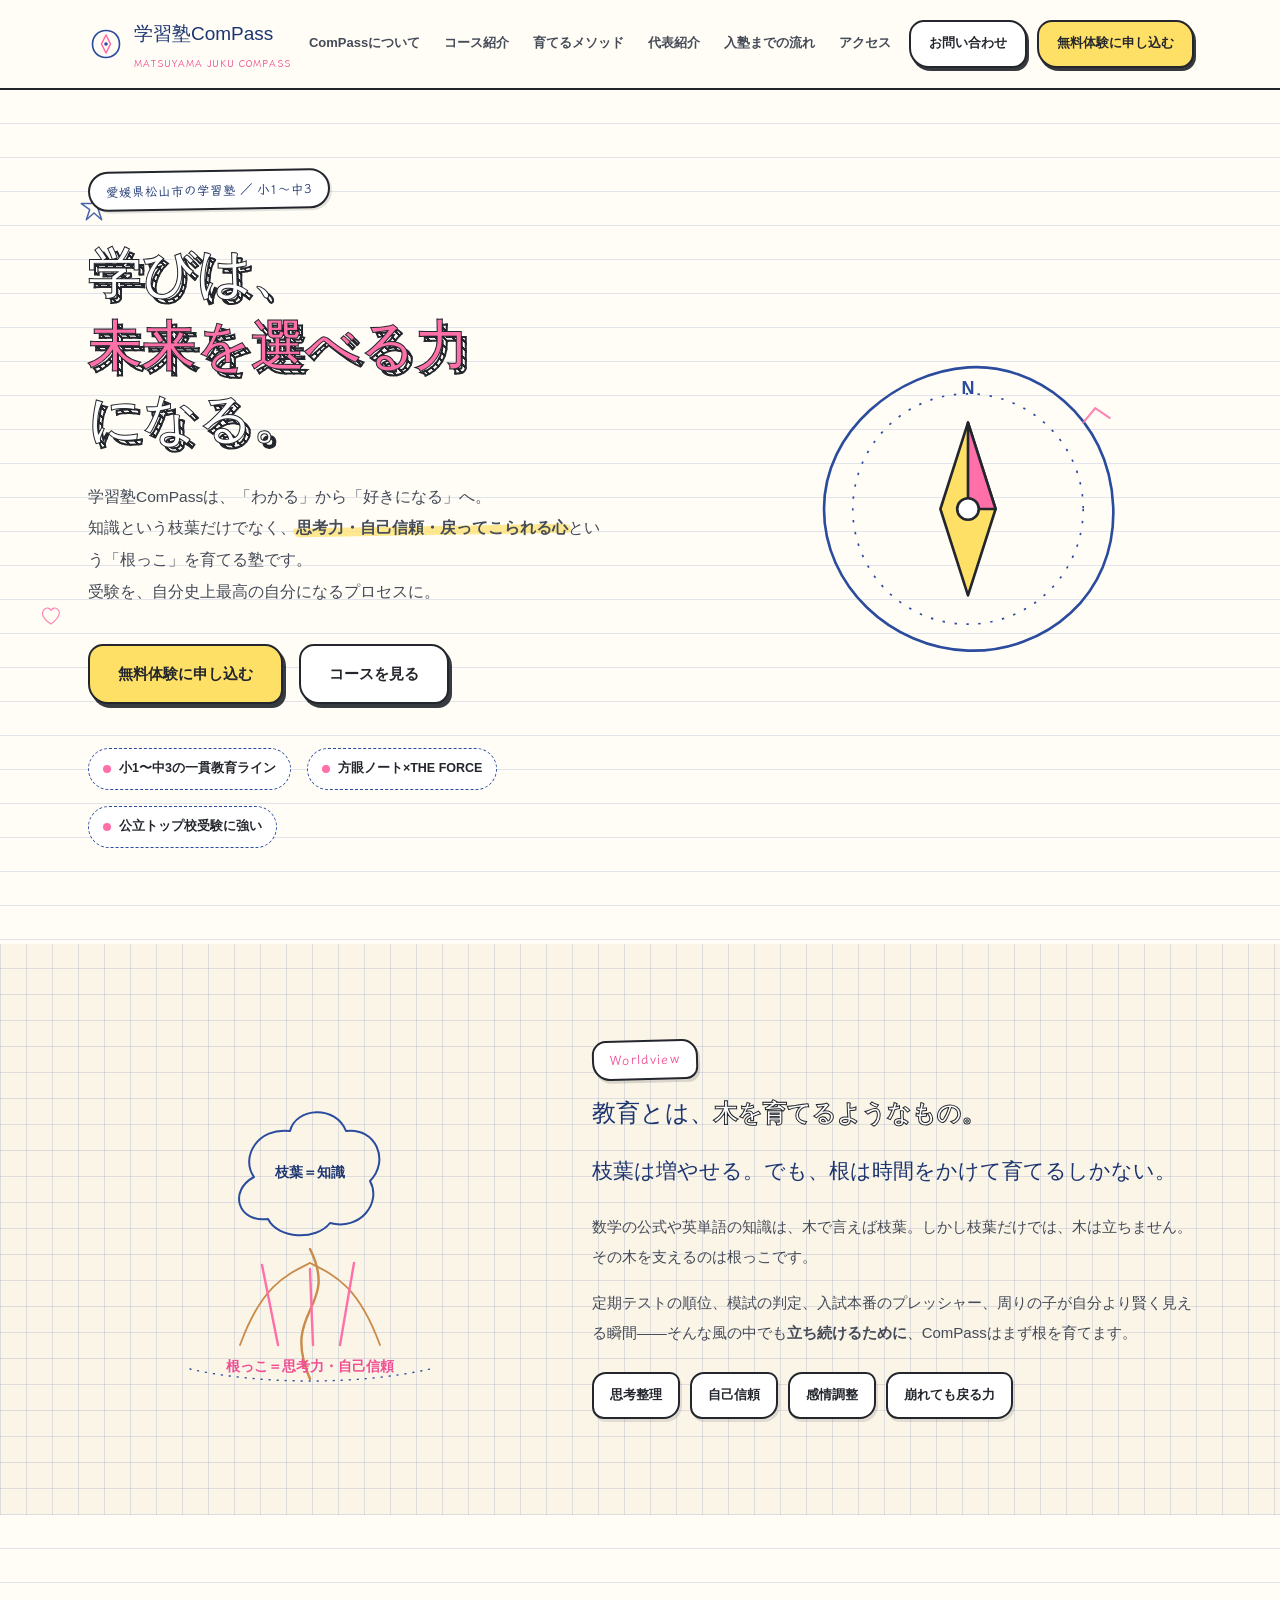
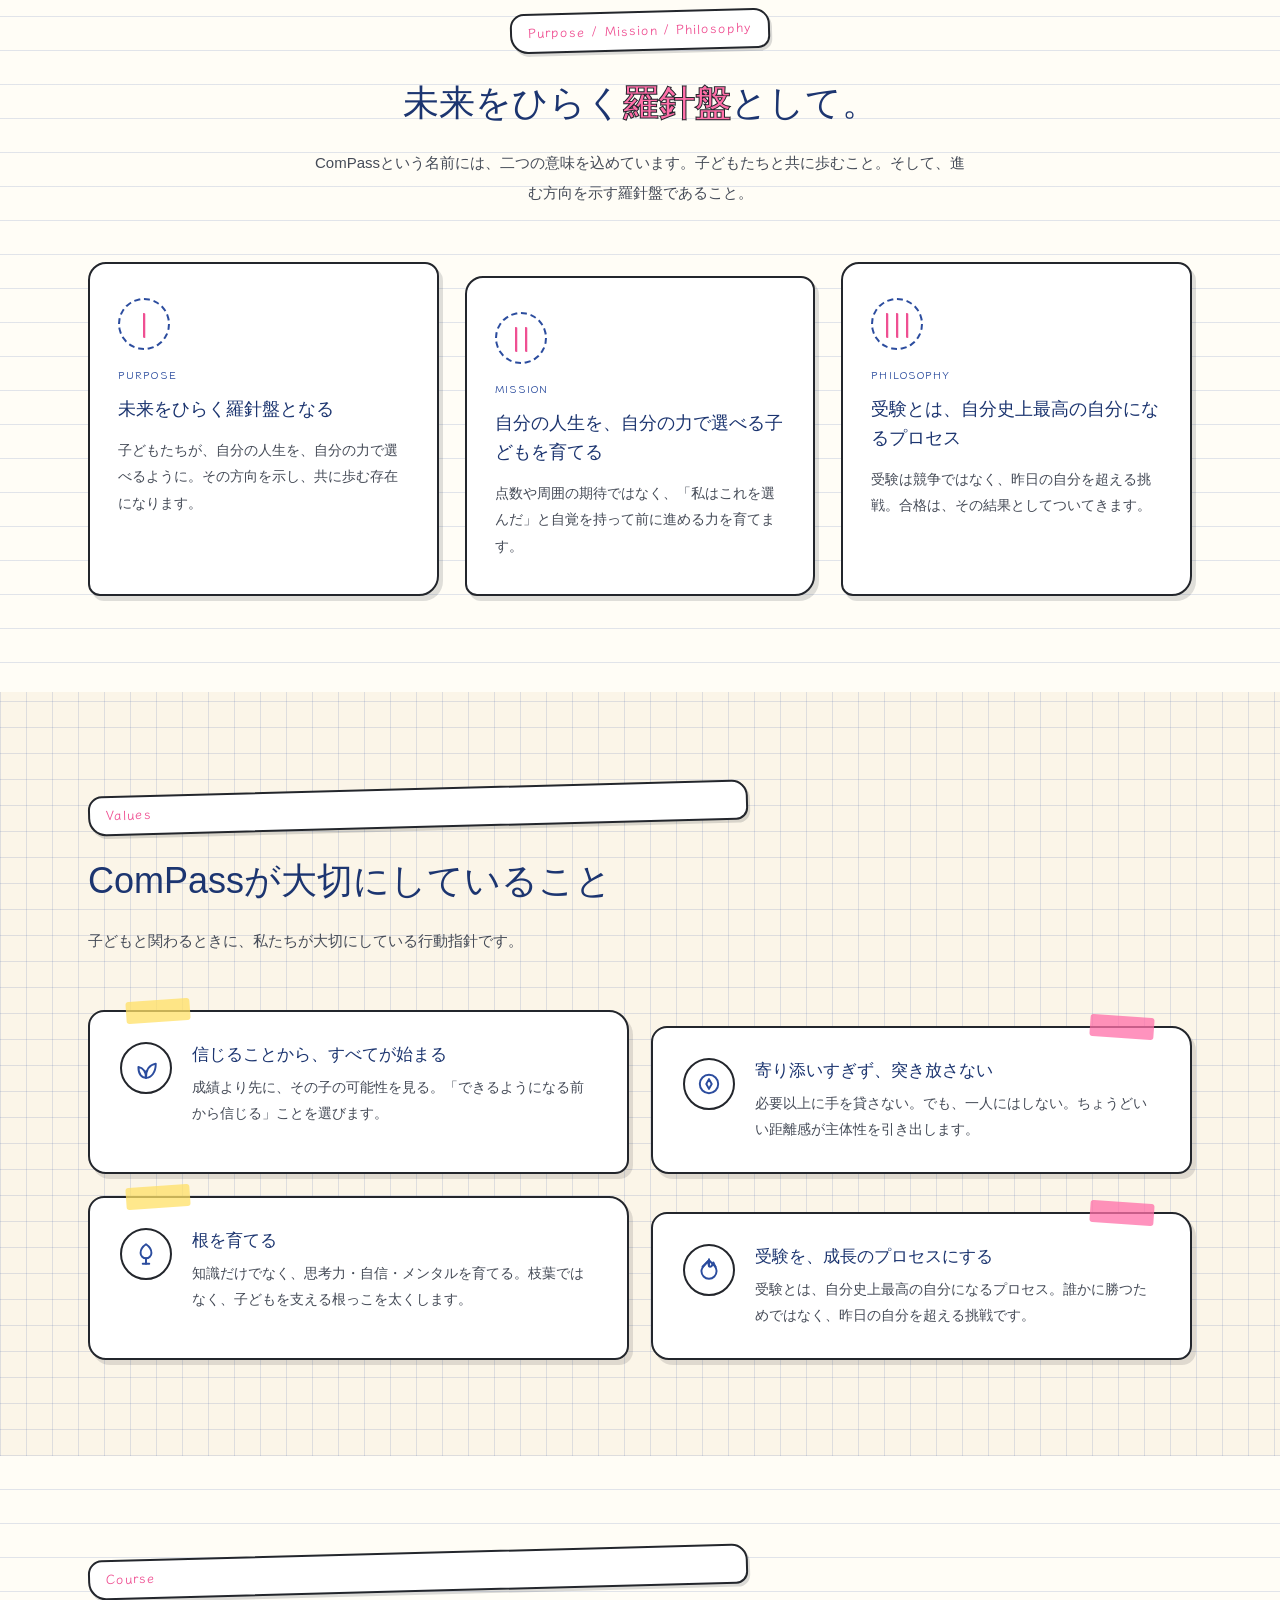
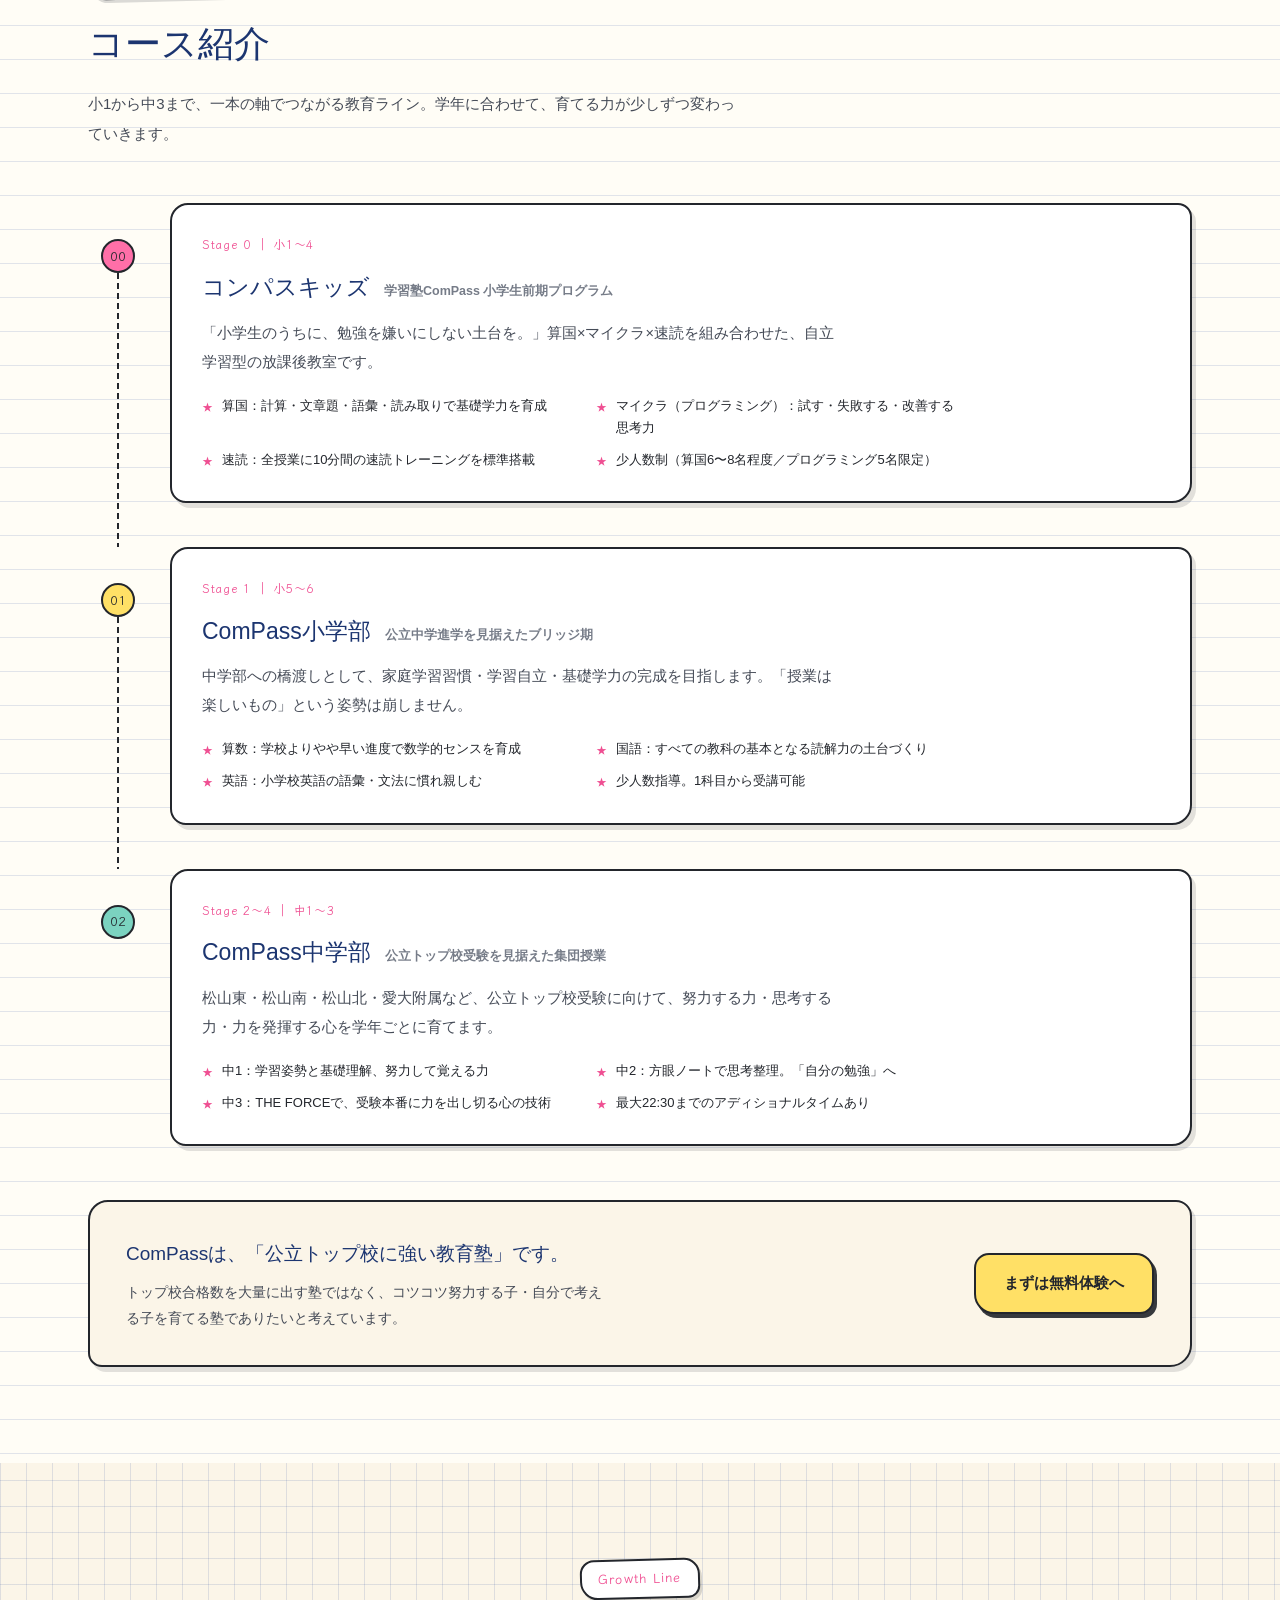
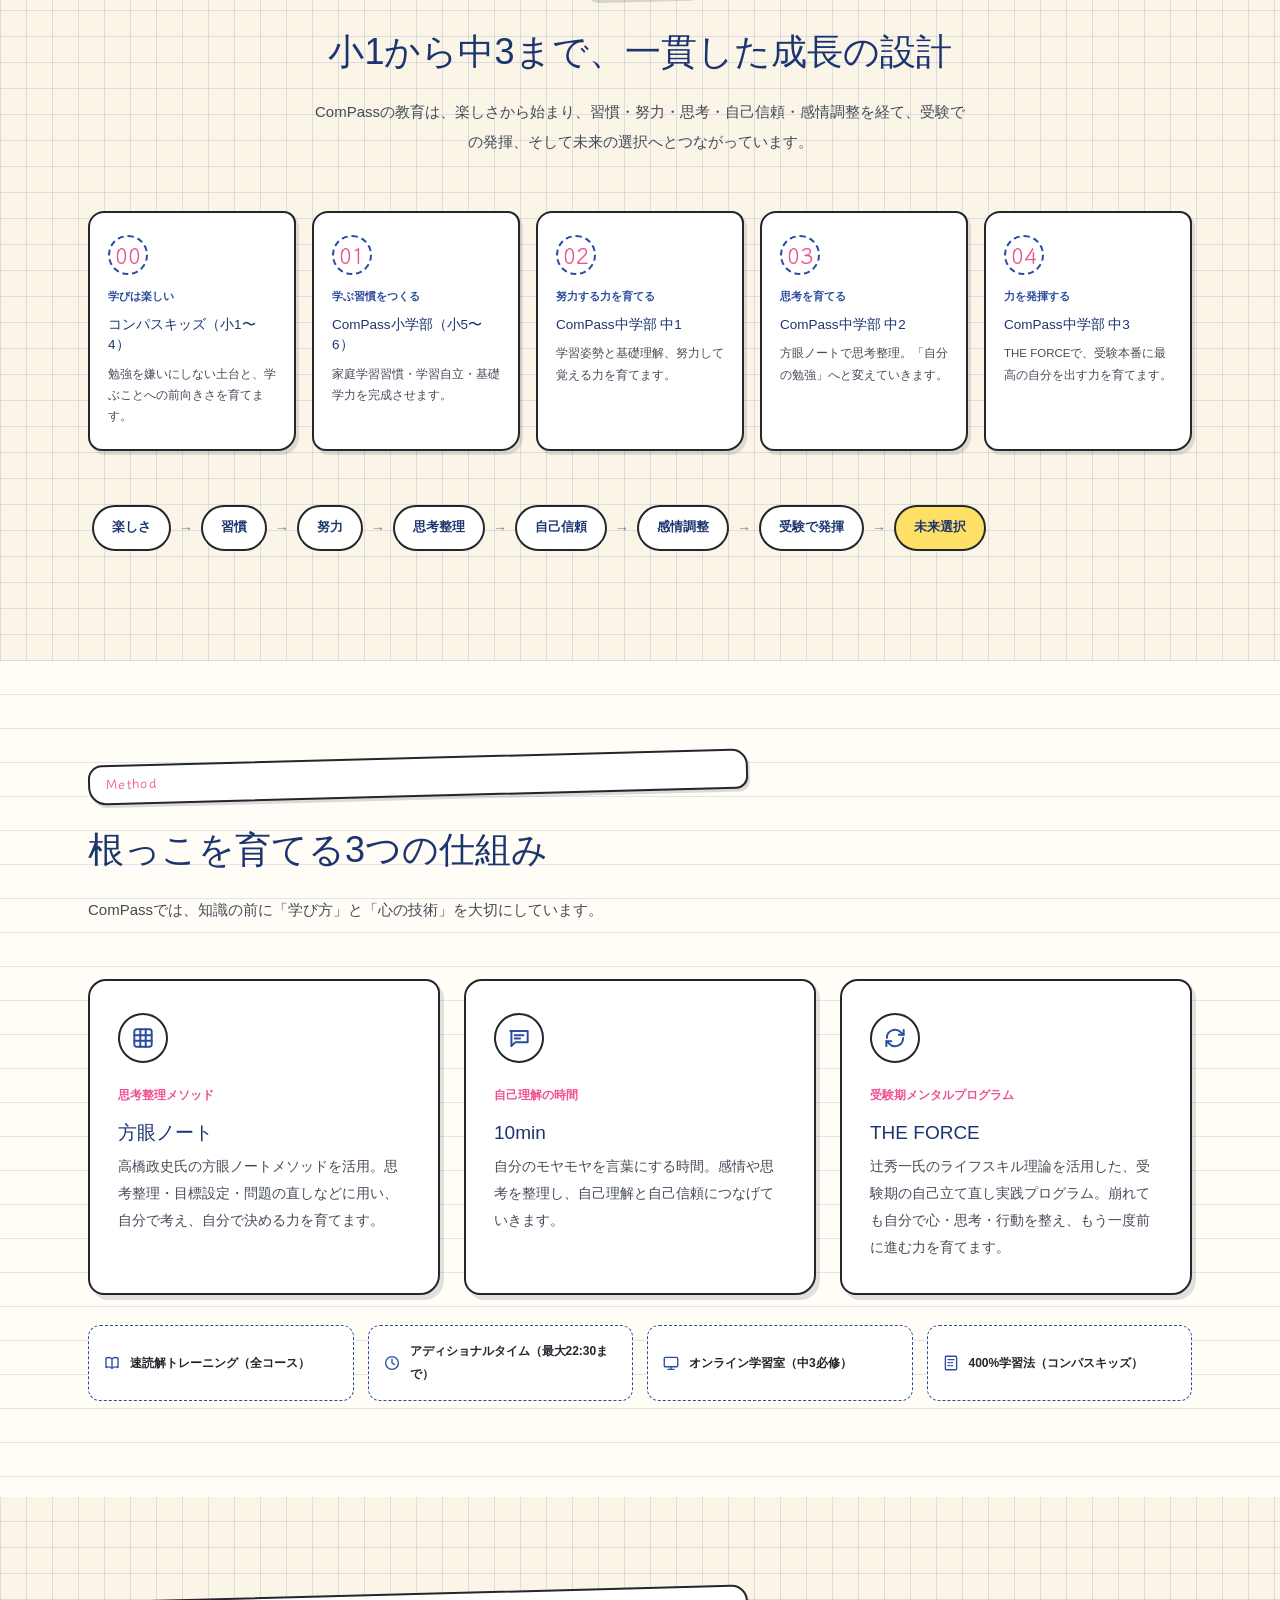
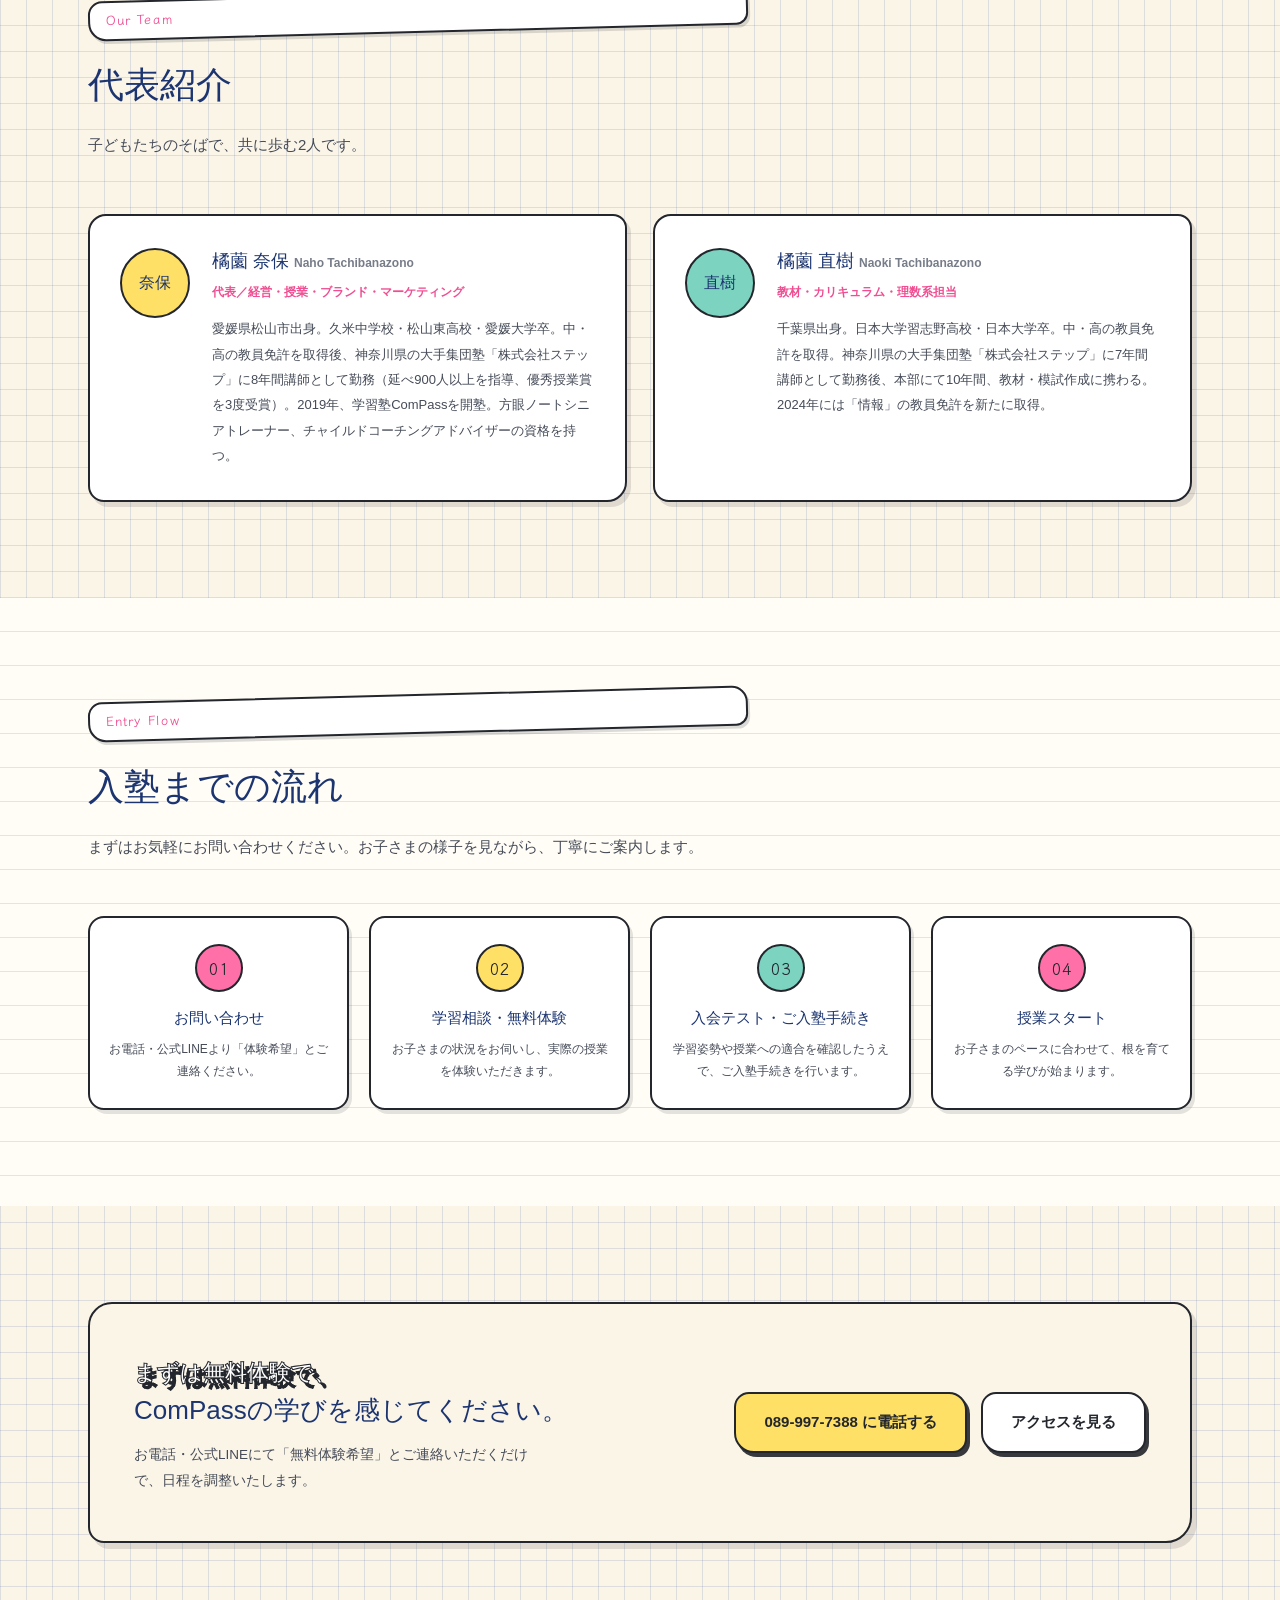
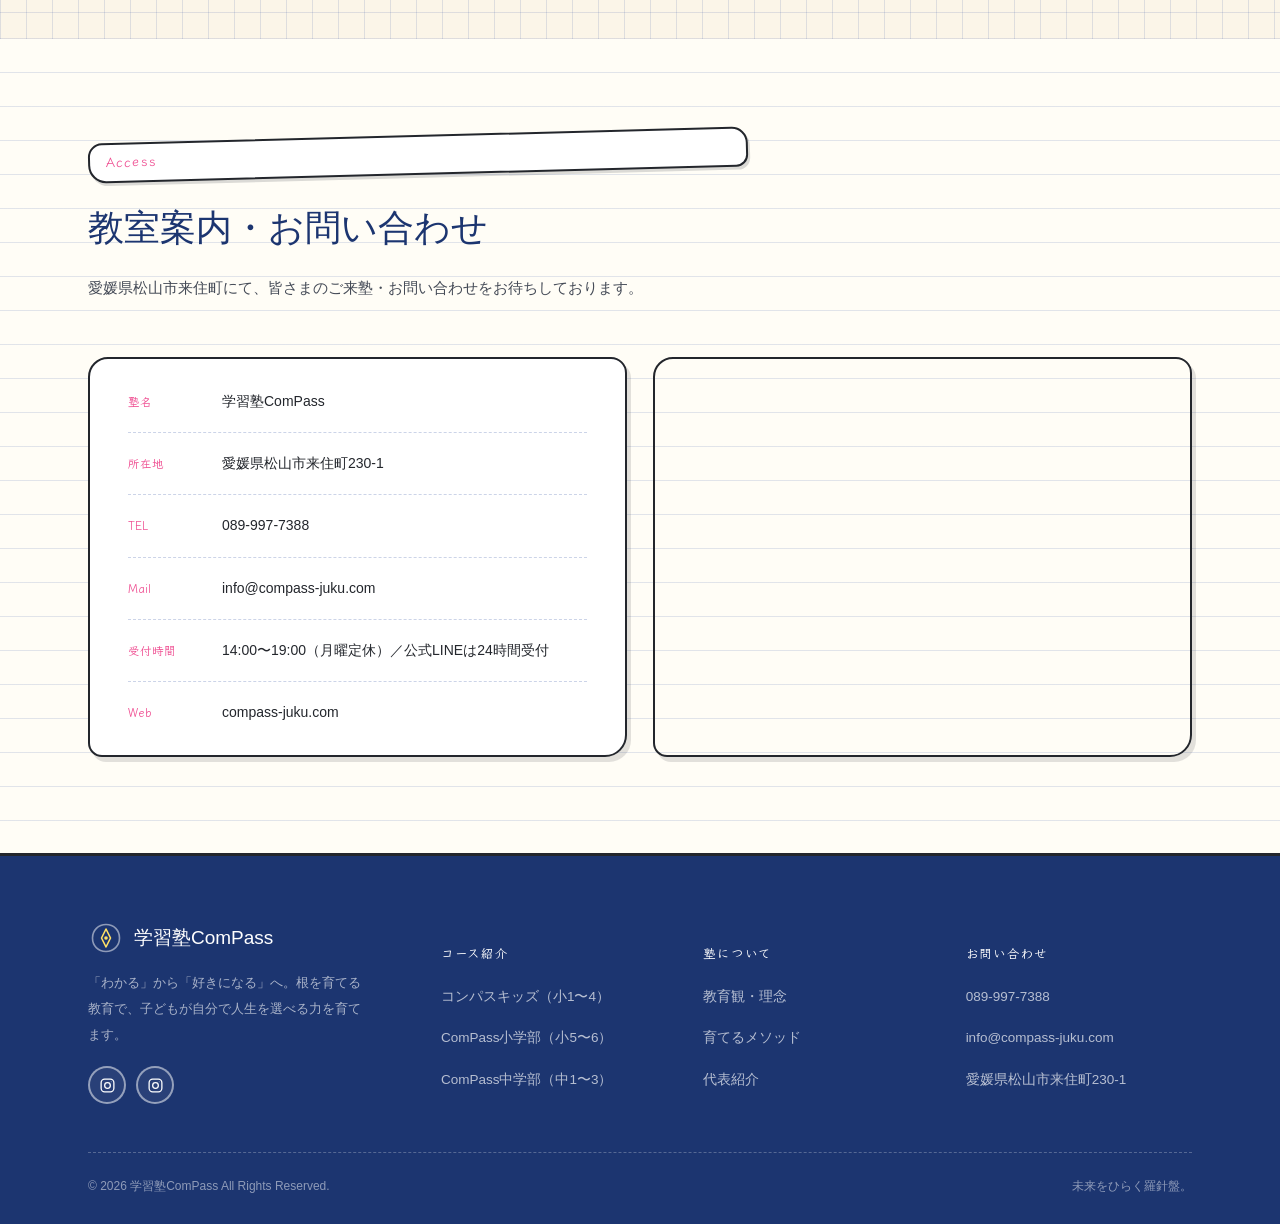
==== commit acd3b088: "LPデザインをノート/落書き風のキュートなスタイルに刷新 マーカー風の手書きフォントと丸文字フォントを採用し、ノート罫線・ 方眼紙の背景、蛍光ペンのハイライト、袋文字の見出し、手描き風の ラインアイコ" ====
--- a/index.html
+++ b/index.html
@@ -7,898 +7,461 @@
 <meta name="description" content="愛媛県松山市の学習塾ComPass。「わかる」から「好きになる」へ。根を育てる教育で、小学生から中学生まで、自分で人生を選べる力を育てます。無料体験受付中。">
 <link rel="preconnect" href="https://fonts.googleapis.com">
 <link rel="preconnect" href="https://fonts.gstatic.com" crossorigin>
-<link href="https://fonts.googleapis.com/css2?family=Shippori+Mincho:wght@500;600;700;800&family=Noto+Sans+JP:wght@300;400;500;600;700&family=Cormorant+Garamond:ital,wght@0,500;0,600;1,500&display=swap" rel="stylesheet">
+<link href="https://fonts.googleapis.com/css2?family=Yusei+Magic&family=Kosugi+Maru&family=Klee+One:wght@400;600&display=swap" rel="stylesheet">
 <style>
   :root{
-    --ink:#171a1f;
-    --navy-950:#0a1420;
-    --navy-900:#0e1c2e;
-    --navy-800:#152a42;
-    --navy-700:#203a58;
-    --paper:#faf7f1;
-    --paper-dim:#f3efe6;
+    --ink:#23262c;
+    --pen-blue:#2b4c9e;
+    --pen-blue-dark:#1c3570;
+    --pink:#ff6fa8;
+    --pink-deep:#ef4f92;
+    --yellow:#ffe066;
+    --yellow-deep:#ffc93c;
+    --mint:#7bd3c0;
+    --paper:#fffdf6;
+    --paper-alt:#fbf5e8;
     --card:#ffffff;
-    --line:rgba(23,26,31,0.11);
-    --line-strong:rgba(23,26,31,0.2);
-    --line-dark:rgba(255,255,255,0.16);
-    --gold-300:#e2c07d;
-    --gold-500:#b98a3e;
-    --gold-600:#9c7231;
-    --ink-soft:#4a5361;
-    --ink-faint:#7c8593;
+    --line-blue:rgba(43,76,158,0.24);
+    --line-blue-soft:rgba(43,76,158,0.14);
+    --line-margin:rgba(255,111,168,0.55);
+    --ink-soft:#454b57;
+    --ink-faint:#767c88;
     --white:#ffffff;
-    --radius-lg:2px;
-    --radius-md:2px;
-    --container:1180px;
-    --serif:"Shippori Mincho","Noto Sans JP",serif;
-    --sans:"Noto Sans JP","Hiragino Kaku Gothic ProN","Hiragino Sans",sans-serif;
-    --display:"Cormorant Garamond","Shippori Mincho",serif;
+    --container:1160px;
+    --hand:"Yusei Magic","Kosugi Maru",sans-serif;
+    --maru:"Kosugi Maru","Yusei Magic",sans-serif;
+    --num:"Klee One","Kosugi Maru",sans-serif;
   }
 
   *{box-sizing:border-box;}
   html{scroll-behavior:smooth;}
   body{
     margin:0;
-    font-family:var(--sans);
-    font-weight:300;
+    font-family:var(--maru);
+    font-weight:400;
     color:var(--ink);
     background:var(--paper);
     line-height:1.9;
     -webkit-font-smoothing:antialiased;
     overflow-x:hidden;
-    letter-spacing:.01em;
   }
   h1,h2,h3,h4{
-    font-family:var(--serif);
+    font-family:var(--hand);
     margin:0;
     line-height:1.5;
-    color:var(--navy-950);
-    font-weight:600;
-    letter-spacing:.02em;
-  }
-  p{margin:0;font-weight:300;}
+    color:var(--pen-blue-dark);
+    font-weight:400;
+  }
+  p{margin:0;}
   a{color:inherit;text-decoration:none;}
   img,svg{display:block;max-width:100%;}
   ul{margin:0;padding:0;list-style:none;}
   button{font-family:inherit;}
-  .ic{width:22px;height:22px;stroke:currentColor;fill:none;stroke-width:1.5;stroke-linecap:round;stroke-linejoin:round;flex:none;}
-
-  .wrap{
-    width:100%;
-    max-width:var(--container);
-    margin:0 auto;
-    padding:0 32px;
-  }
-  section{padding:130px 0;}
+  .ic{width:26px;height:26px;stroke:var(--pen-blue);fill:none;stroke-width:1.8;stroke-linecap:round;stroke-linejoin:round;flex:none;}
+
+  .wrap{width:100%;max-width:var(--container);margin:0 auto;padding:0 28px;}
+  section{padding:96px 0;position:relative;}
   @media (max-width:860px){
-    section{padding:84px 0;}
-    .wrap{padding:0 22px;}
-  }
+    section{padding:64px 0;}
+    .wrap{padding:0 20px;}
+  }
+
+  /* ---------- paper textures ---------- */
+  .paper-lines{
+    background-color:var(--paper);
+    background-image:repeating-linear-gradient(var(--paper) 0px, var(--paper) 33px, var(--line-blue-soft) 33px, var(--line-blue-soft) 34px);
+  }
+  .paper-grid{
+    background-color:var(--paper-alt);
+    background-image:
+      repeating-linear-gradient(0deg, var(--line-blue-soft) 0 1px, transparent 1px 26px),
+      repeating-linear-gradient(90deg, var(--line-blue-soft) 0 1px, transparent 1px 26px);
+  }
+
+  /* ---------- bubble / doodle heading ---------- */
+  .bubble{
+    position:relative;
+    display:inline-block;
+    color:#fff;
+    -webkit-text-stroke:2px var(--ink);
+    paint-order:stroke fill;
+    white-space:nowrap;
+  }
+  .bubble::before{
+    content:attr(data-text);
+    position:absolute;
+    left:5px;top:5px;
+    z-index:-1;
+    color:transparent;
+    background-image:repeating-linear-gradient(45deg, var(--ink) 0 2px, transparent 2px 6px);
+    -webkit-background-clip:text;background-clip:text;
+  }
+  .bubble.pink{color:var(--pink);}
+  .bubble.yellow{color:var(--yellow-deep);}
+
+  .mark{
+    position:relative;
+    font-weight:700;
+    white-space:nowrap;
+  }
+  .mark::after{
+    content:"";
+    position:absolute;
+    left:-3px;right:-3px;bottom:2px;top:38%;
+    background:var(--yellow);
+    opacity:.7;
+    z-index:-1;
+    transform:rotate(-1deg);
+    border-radius:3px 8px 4px 9px;
+  }
+  .mark.pink::after{background:var(--pink);opacity:.45;}
 
   .kicker{
-    display:flex;
+    display:inline-flex;
     align-items:center;
-    gap:12px;
-    font-family:var(--sans);
-    font-size:11.5px;
+    gap:10px;
+    font-family:var(--num);
     font-weight:600;
-    letter-spacing:.32em;
-    text-transform:uppercase;
-    color:var(--gold-600);
-  }
-  .kicker::before{
-    content:"";
-    width:30px;height:1px;
-    background:var(--gold-500);
-  }
-  .section-head{
-    max-width:640px;
-    margin:0 0 64px;
-    display:flex;
-    flex-direction:column;
-    gap:22px;
-  }
+    font-size:13px;
+    letter-spacing:.08em;
+    color:var(--pink-deep);
+    background:#fff;
+    border:2px solid var(--ink);
+    padding:5px 16px 6px;
+    border-radius:14px 16px 12px 18px;
+    transform:rotate(-1.5deg);
+    box-shadow:2px 3px 0 rgba(34,37,43,0.16);
+  }
+  .section-head{max-width:660px;margin:0 0 54px;display:flex;flex-direction:column;gap:18px;}
   .section-head.center{margin-left:auto;margin-right:auto;text-align:center;align-items:center;}
-  .section-head h2{
-    font-size:clamp(26px,3.6vw,40px);
-    font-weight:600;
-  }
-  .section-head p{
-    color:var(--ink-soft);
-    font-size:15px;
-    line-height:2;
-    font-weight:300;
-  }
-
-  /* ---------- Buttons ---------- */
+  .section-head h2{font-size:clamp(24px,3.6vw,36px);font-weight:400;}
+  .section-head p{color:var(--ink-soft);font-size:15px;line-height:2;font-family:var(--maru);}
+
+  /* ---------- doodle decorations ---------- */
+  .doodle{position:absolute;pointer-events:none;stroke:var(--pen-blue);fill:none;stroke-width:1.8;stroke-linecap:round;stroke-linejoin:round;opacity:.85;}
+
+  /* ---------- buttons ---------- */
   .btn{
     display:inline-flex;
     align-items:center;
     justify-content:center;
-    gap:10px;
-    padding:16px 34px;
-    font-weight:600;
-    font-size:13px;
-    letter-spacing:.14em;
-    text-transform:uppercase;
-    border:1px solid transparent;
-    transition:all .25s ease;
+    gap:8px;
+    padding:14px 28px;
+    font-weight:700;
+    font-size:15px;
+    font-family:var(--maru);
+    border:2.4px solid var(--ink);
+    border-radius:15px 18px 14px 20px;
+    transition:transform .15s ease, box-shadow .15s ease;
     cursor:pointer;
     white-space:nowrap;
-    font-family:var(--sans);
-  }
-  .btn-primary{
-    background:var(--navy-950);
-    color:var(--white);
-    border-color:var(--navy-950);
-  }
-  .btn-primary:hover{background:var(--gold-600);border-color:var(--gold-600);}
-  .btn-outline{
-    background:transparent;
-    color:var(--navy-950);
-    border-color:var(--line-strong);
-  }
-  .btn-outline:hover{border-color:var(--navy-950);}
-  .btn-ghost{
-    background:transparent;
-    color:var(--white);
-    border-color:rgba(255,255,255,0.45);
-  }
-  .btn-ghost:hover{border-color:#fff;background:rgba(255,255,255,0.08);}
-  .hero .btn-primary,
-  .cta-banner .btn-primary{
-    background:var(--gold-500);
-    border-color:var(--gold-500);
-    color:var(--navy-950);
-  }
-  .hero .btn-primary:hover,
-  .cta-banner .btn-primary:hover{
-    background:var(--gold-300);
-    border-color:var(--gold-300);
-  }
-  .link-arrow{
-    display:inline-flex;align-items:center;gap:8px;
-    font-size:13px;font-weight:600;letter-spacing:.08em;
-    color:var(--navy-950);
-    border-bottom:1px solid var(--line-strong);
-    padding-bottom:3px;
-  }
-  .link-arrow:hover{border-color:var(--gold-500);color:var(--gold-600);}
+    box-shadow:3px 4px 0 rgba(34,37,43,0.9);
+    color:var(--ink);
+  }
+  .btn:hover{transform:translate(1px,2px);box-shadow:1px 2px 0 rgba(34,37,43,0.9);}
+  .btn-primary{background:var(--yellow);}
+  .btn-outline{background:#fff;}
+  .btn-ghost{background:#fff;}
 
   /* ---------- Header ---------- */
   header{
-    position:sticky;
-    top:0;
-    z-index:100;
-    background:rgba(250,247,241,0.94);
-    backdrop-filter:blur(10px);
-    border-bottom:1px solid var(--line);
+    position:sticky;top:0;z-index:100;
+    background:rgba(255,253,246,0.95);
+    backdrop-filter:blur(8px);
+    border-bottom:2.5px solid var(--ink);
   }
   .header-inner{
-    max-width:var(--container);
-    margin:0 auto;
-    padding:20px 32px;
-    display:flex;
-    align-items:center;
-    justify-content:space-between;
-    gap:20px;
-  }
-  .logo{
-    display:flex;
-    align-items:center;
-    gap:12px;
-    font-family:var(--serif);
-    font-weight:700;
-    font-size:18px;
-    color:var(--navy-950);
-    letter-spacing:.03em;
-    flex:none;
-    white-space:nowrap;
-  }
-  .logo small{
-    display:block;
-    font-family:var(--sans);
-    font-size:9.5px;
-    font-weight:600;
-    color:var(--gold-600);
-    letter-spacing:.2em;
-    margin-top:2px;
-  }
-  .logo-mark{width:34px;height:34px;flex:none;}
-
-  nav.main-nav{display:flex;align-items:center;gap:22px;flex:none;}
+    max-width:var(--container);margin:0 auto;padding:16px 28px;
+    display:flex;align-items:center;justify-content:space-between;gap:16px;
+  }
+  .logo{display:flex;align-items:center;gap:10px;font-family:var(--hand);font-size:19px;color:var(--pen-blue-dark);flex:none;white-space:nowrap;}
+  .logo small{display:block;font-family:var(--num);font-size:9.5px;font-weight:600;color:var(--pink-deep);letter-spacing:.1em;margin-top:2px;}
+  .logo-mark{width:36px;height:36px;flex:none;}
+
+  nav.main-nav{display:flex;align-items:center;gap:20px;flex:none;}
   nav.main-nav a{
-    font-family:var(--sans);
-    font-size:12.5px;
-    font-weight:600;
-    letter-spacing:.03em;
-    color:var(--ink-soft);
-    padding:6px 0;
-    border-bottom:1px solid transparent;
+    font-family:var(--maru);font-size:13px;font-weight:700;color:var(--ink-soft);
+    padding:5px 2px;border-bottom:2px dashed transparent;white-space:nowrap;
     transition:color .15s ease, border-color .15s ease;
-    white-space:nowrap;
-  }
-  nav.main-nav a:hover{color:var(--navy-950);border-color:var(--gold-500);}
+  }
+  nav.main-nav a:hover{color:var(--pen-blue);border-color:var(--pink);}
 
   .header-cta{display:flex;align-items:center;gap:10px;flex:none;}
-  .header-cta .btn{padding:12px 18px;font-size:11px;white-space:nowrap;}
+  .header-cta .btn{padding:10px 18px;font-size:12.5px;box-shadow:2px 3px 0 rgba(34,37,43,0.9);}
 
   .hamburger{
-    display:none;
-    flex-direction:column;
-    justify-content:center;
-    gap:5px;
-    width:40px;
-    height:40px;
-    border:1px solid var(--line-strong);
-    background:var(--white);
-  }
-  .hamburger span{
-    display:block;height:1px;width:18px;margin:0 auto;background:var(--navy-950);
-    transition:transform .2s ease, opacity .2s ease;
-  }
-  .mobile-nav{
-    display:none;
-    flex-direction:column;
-    gap:2px;
-    background:var(--white);
-    border-top:1px solid var(--line);
-    padding:10px 22px 24px;
-  }
-  .mobile-nav a:not(.btn){
-    padding:15px 4px;
-    font-weight:600;
-    font-size:14.5px;
-    color:var(--ink);
-    border-bottom:1px solid var(--line);
-    font-family:var(--sans);
-  }
-  .mobile-nav .btn{margin-top:16px;width:100%;}
-
+    display:none;flex-direction:column;justify-content:center;gap:5px;width:40px;height:40px;
+    border:2.2px solid var(--ink);background:var(--white);border-radius:10px;
+  }
+  .hamburger span{display:block;height:2px;width:18px;margin:0 auto;background:var(--ink);transition:transform .2s ease, opacity .2s ease;}
+  .mobile-nav{display:none;flex-direction:column;gap:2px;background:var(--white);border-top:2px solid var(--ink);padding:10px 20px 22px;}
+  .mobile-nav a:not(.btn){padding:14px 4px;font-weight:700;font-size:14.5px;color:var(--ink);border-bottom:1px dashed var(--line-blue);font-family:var(--maru);}
+  .mobile-nav .btn{margin-top:14px;width:100%;}
   body.nav-open .mobile-nav{display:flex;}
   body.nav-open .hamburger span:nth-child(1){transform:translateY(6px) rotate(45deg);}
   body.nav-open .hamburger span:nth-child(2){opacity:0;}
   body.nav-open .hamburger span:nth-child(3){transform:translateY(-6px) rotate(-45deg);}
-
   @media (max-width:900px){
     nav.main-nav{display:none;}
     .header-cta .btn-outline{display:none;}
     .hamburger{display:flex;}
   }
-  @media (min-width:901px){
-    .mobile-nav{display:none !important;}
-  }
+  @media (min-width:901px){.mobile-nav{display:none !important;}}
   @media (max-width:520px){
-    .header-inner{padding:16px 18px;gap:10px;}
-    .logo{font-size:15.5px;gap:8px;}
-    .logo-mark{width:29px;height:29px;}
+    .header-inner{padding:12px 16px;gap:8px;}
+    .logo{font-size:15.5px;gap:7px;}
+    .logo-mark{width:30px;height:30px;}
     .logo small{display:none;}
     .header-cta{gap:8px;}
-    .header-cta .btn-primary{padding:10px 14px;font-size:10.5px;letter-spacing:.08em;}
-    .hamburger{width:38px;height:38px;flex:none;}
+    .header-cta .btn-primary{padding:9px 13px;font-size:11px;}
+    .hamburger{width:37px;height:37px;}
   }
 
   /* ---------- Hero ---------- */
-  .hero{
-    position:relative;
-    background:var(--navy-950);
-    color:var(--white);
-    overflow:hidden;
-    padding:130px 0 150px;
-    background-image:
-      radial-gradient(ellipse 900px 500px at 85% -10%, rgba(185,138,62,0.16), transparent 60%),
-      radial-gradient(ellipse 700px 500px at -10% 110%, rgba(32,58,88,0.5), transparent 60%);
-  }
-  .hero::before{
-    content:"";
-    position:absolute;inset:0;
-    background-image:
-      linear-gradient(rgba(255,255,255,0.035) 1px, transparent 1px),
-      linear-gradient(90deg, rgba(255,255,255,0.035) 1px, transparent 1px);
-    background-size:64px 64px;
-    mask-image:radial-gradient(ellipse 80% 60% at 50% 30%, black, transparent 75%);
-    pointer-events:none;
-  }
-  .hero-grid{
-    position:relative;
-    z-index:2;
-    display:grid;
-    grid-template-columns:1.15fr 0.85fr;
-    gap:60px;
-    align-items:center;
-  }
+  .hero{position:relative;overflow:hidden;padding:80px 0 96px;}
+  .hero-grid{position:relative;z-index:2;display:grid;grid-template-columns:1.15fr 0.85fr;gap:50px;align-items:center;}
   .hero-tag{
-    display:inline-flex;
-    align-items:center;
-    gap:10px;
-    font-size:11px;
-    font-weight:600;
-    letter-spacing:.24em;
-    text-transform:uppercase;
-    color:var(--gold-300);
-    margin-bottom:30px;
-  }
-  .hero-tag::before{content:"";width:26px;height:1px;background:var(--gold-500);}
-  .hero h1{
-    color:var(--white);
-    font-size:clamp(34px,5vw,58px);
-    font-weight:600;
-    letter-spacing:.02em;
-  }
-  .hero h1 em{
-    font-style:normal;
-    color:var(--gold-300);
-  }
-  .hero-sub{
-    margin-top:28px;
-    font-size:15.5px;
-    color:rgba(255,255,255,0.7);
-    max-width:520px;
-    line-height:2.1;
-    font-weight:300;
-  }
-  .hero-actions{
-    margin-top:44px;
-    display:flex;
-    gap:16px;
-    flex-wrap:wrap;
-  }
-  .hero-points{
-    margin-top:56px;
-    display:flex;
-    gap:0;
-    flex-wrap:wrap;
-    border-top:1px solid var(--line-dark);
-    padding-top:24px;
-  }
+    display:inline-flex;align-items:center;gap:8px;font-family:var(--num);font-size:12.5px;font-weight:600;
+    color:var(--pen-blue-dark);background:#fff;border:2px solid var(--ink);padding:6px 16px;border-radius:999px;
+    margin-bottom:26px;transform:rotate(-1deg);box-shadow:2px 2px 0 rgba(34,37,43,0.12);
+  }
+  .hero h1{font-size:clamp(32px,5vw,54px);line-height:1.35;}
+  .hero-sub{margin-top:26px;font-size:15.5px;color:var(--ink-soft);max-width:520px;line-height:2.05;font-family:var(--maru);}
+  .hero-actions{margin-top:36px;display:flex;gap:16px;flex-wrap:wrap;}
+  .hero-points{margin-top:44px;display:flex;gap:16px;flex-wrap:wrap;}
   .hero-point{
-    display:flex;
-    align-items:baseline;
-    gap:10px;
-    font-size:12.5px;
-    font-weight:500;
-    color:rgba(255,255,255,0.65);
-    padding-right:30px;
-    margin-right:30px;
-    border-right:1px solid var(--line-dark);
-  }
-  .hero-point:last-child{border-right:none;}
-  .hero-point .idx{font-family:var(--display);font-size:16px;color:var(--gold-300);font-style:italic;}
-
-  .compass-visual{
-    position:relative;
-    width:100%;
-    aspect-ratio:1/1;
-    max-width:400px;
-    margin:0 auto;
-  }
+    display:flex;align-items:center;gap:8px;font-size:12.5px;font-weight:700;color:var(--ink);
+    background:#fff;border:1.6px dashed var(--pen-blue);padding:8px 14px;border-radius:999px;
+  }
+  .hero-point .dot{width:8px;height:8px;border-radius:50%;background:var(--pink);flex:none;}
+  .compass-visual{position:relative;width:100%;aspect-ratio:1/1;max-width:360px;margin:0 auto;}
   .compass-visual svg{width:100%;height:100%;}
-
   @media (max-width:900px){
     .hero-grid{grid-template-columns:1fr;text-align:left;}
-    .compass-visual{max-width:230px;margin-top:20px;}
-    .hero-points{gap:0;}
-    .hero-point{flex-basis:100%;border-right:none;border-bottom:1px solid var(--line-dark);padding:12px 0;margin-right:0;}
-    .hero-point:last-child{border-bottom:none;}
-  }
-
-  /* ---------- Worldview / tree section ---------- */
-  .worldview{background:var(--paper);}
-  .worldview-grid{
-    display:grid;
-    grid-template-columns:0.8fr 1.2fr;
-    gap:70px;
-    align-items:center;
-  }
-  .tree-visual{width:100%;max-width:340px;margin:0 auto;}
-  .worldview-copy p{color:var(--ink-soft);margin-bottom:18px;font-size:15px;line-height:2;}
+    .compass-visual{max-width:230px;margin-top:14px;}
+  }
+
+  /* ---------- Worldview ---------- */
+  .worldview-grid{display:grid;grid-template-columns:0.85fr 1.15fr;gap:60px;align-items:center;}
+  .tree-visual{width:100%;max-width:320px;margin:0 auto;}
+  .worldview-copy p{color:var(--ink-soft);margin-bottom:16px;font-size:15px;line-height:2;font-family:var(--maru);}
   .worldview-copy p.lead{
-    font-family:var(--serif);
-    font-size:21px;
-    font-weight:600;
-    color:var(--navy-950);
-    line-height:1.7;
-    margin-bottom:22px;
-  }
-  .root-tags{
-    margin-top:30px;
-    display:flex;
-    flex-direction:column;
-    gap:0;
-    border-top:1px solid var(--line);
-  }
+    font-family:var(--hand);font-size:21px;color:var(--pen-blue-dark);line-height:1.75;margin:22px 0;font-weight:400;
+  }
+  .root-tags{margin-top:24px;display:flex;flex-wrap:wrap;gap:10px;}
   .root-tag{
-    font-size:13px;
-    font-weight:500;
-    padding:15px 0;
-    color:var(--navy-950);
-    border-bottom:1px solid var(--line);
-    display:flex;
-    align-items:center;
-    gap:12px;
-  }
-  .root-tag::before{content:"";width:5px;height:5px;background:var(--gold-500);border-radius:50%;flex:none;}
-  @media (max-width:860px){
-    .worldview-grid{grid-template-columns:1fr;gap:44px;}
-  }
+    font-size:13px;font-weight:700;padding:9px 16px;color:var(--ink);background:#fff;
+    border:2px solid var(--ink);border-radius:14px 10px 16px 12px;box-shadow:2px 3px 0 rgba(34,37,43,0.12);
+  }
+  @media (max-width:860px){.worldview-grid{grid-template-columns:1fr;gap:40px;}}
 
   /* ---------- MVV ---------- */
-  .mvv{background:var(--navy-950);color:#fff;}
-  .mvv .section-head p{color:rgba(255,255,255,0.55);}
-  .mvv .kicker{color:var(--gold-300);}
-  .mvv-grid{
-    display:grid;
-    grid-template-columns:repeat(3,1fr);
-    gap:1px;
-    background:var(--line-dark);
-    border:1px solid var(--line-dark);
-  }
+  .mvv-grid{display:grid;grid-template-columns:repeat(3,1fr);gap:26px;}
   .mvv-card{
-    background:var(--navy-950);
-    padding:44px 38px;
-    position:relative;
-  }
+    background:var(--card);border:2.4px solid var(--ink);border-radius:18px 14px 20px 12px;
+    padding:34px 28px;box-shadow:4px 5px 0 rgba(34,37,43,0.14);position:relative;
+  }
+  .mvv-card:nth-child(1){transform:rotate(-1.2deg);}
+  .mvv-card:nth-child(2){transform:rotate(0.8deg);margin-top:14px;}
+  .mvv-card:nth-child(3){transform:rotate(-0.6deg);}
   .mvv-card .roman{
-    font-family:var(--display);
-    font-style:italic;
-    font-size:44px;
-    color:rgba(255,255,255,0.14);
-    line-height:1;
-  }
-  .mvv-card .label{
-    display:block;
-    margin-top:18px;
-    font-size:10.5px;
-    font-weight:600;
-    letter-spacing:.24em;
-    color:var(--gold-300);
-    text-transform:uppercase;
-  }
-  .mvv-card h3{
-    margin-top:14px;
-    font-size:19px;
-    font-weight:600;
-    color:#fff;
-    line-height:1.6;
-  }
-  .mvv-card p{
-    margin-top:16px;
-    font-size:13.5px;
-    color:rgba(255,255,255,0.55);
-    line-height:1.95;
-  }
-  @media (max-width:860px){
-    .mvv-grid{grid-template-columns:1fr;}
-  }
+    font-family:var(--num);font-weight:600;font-size:34px;color:var(--pink-deep);
+    display:inline-flex;align-items:center;justify-content:center;
+    width:52px;height:52px;border:2px dashed var(--pen-blue);border-radius:50%;
+  }
+  .mvv-card .label{display:block;margin-top:14px;font-family:var(--num);font-size:11px;font-weight:600;letter-spacing:.1em;color:var(--pen-blue);text-transform:uppercase;}
+  .mvv-card h3{margin-top:10px;font-size:18px;font-weight:400;color:var(--pen-blue-dark);line-height:1.6;}
+  .mvv-card p{margin-top:14px;font-size:13.5px;color:var(--ink-soft);line-height:1.95;font-family:var(--maru);}
+  @media (max-width:860px){.mvv-grid{grid-template-columns:1fr;}.mvv-card{transform:none !important;margin-top:0 !important;}}
 
   /* ---------- Values ---------- */
-  .values-grid{
-    display:grid;
-    grid-template-columns:repeat(2,1fr);
-    gap:1px;
-    background:var(--line);
-    border:1px solid var(--line);
-  }
+  .values-grid{display:grid;grid-template-columns:repeat(2,1fr);gap:22px;}
   .value-card{
-    background:var(--card);
-    padding:40px;
-    display:flex;
-    gap:22px;
-  }
+    position:relative;background:var(--card);border:2.4px solid var(--ink);border-radius:16px 20px 14px 18px;
+    padding:30px 30px 28px;display:flex;gap:20px;box-shadow:4px 5px 0 rgba(34,37,43,0.13);
+  }
+  .value-card:nth-child(odd){transform:rotate(-0.8deg);}
+  .value-card:nth-child(even){transform:rotate(0.9deg);margin-top:16px;}
+  .value-card .tape{
+    position:absolute;top:-12px;left:36px;width:64px;height:22px;background:var(--yellow);opacity:.75;
+    transform:rotate(-4deg);border-radius:3px;
+  }
+  .value-card:nth-child(even) .tape{background:var(--pink);left:auto;right:36px;transform:rotate(4deg);}
   .value-icon{
-    width:46px;height:46px;
-    border:1px solid var(--line-strong);
-    border-radius:50%;
-    display:flex;align-items:center;justify-content:center;
-    flex:none;
-    color:var(--navy-800);
-  }
-  .value-card h3{font-size:16.5px;font-weight:600;margin-bottom:10px;}
-  .value-card p{font-size:13.5px;color:var(--ink-soft);line-height:1.95;}
+    width:52px;height:52px;border:2px solid var(--ink);border-radius:50%;background:#fff;
+    display:flex;align-items:center;justify-content:center;flex:none;
+  }
+  .value-card h3{font-size:17px;font-weight:400;margin-bottom:8px;color:var(--pen-blue-dark);}
+  .value-card p{font-size:13.5px;color:var(--ink-soft);line-height:1.95;font-family:var(--maru);}
   @media (max-width:760px){
     .values-grid{grid-template-columns:1fr;}
-    .value-card{padding:30px;}
+    .value-card{transform:none !important;margin-top:0 !important;padding:26px;}
   }
 
   /* ---------- Courses ---------- */
-  .course-rail{
-    display:flex;
-    flex-direction:column;
-  }
-  .course-row{
-    display:grid;
-    grid-template-columns:64px 1fr;
-    gap:0;
-  }
-  .course-rail-col{
-    display:flex;
-    flex-direction:column;
-    align-items:center;
-  }
+  .course-rail{display:flex;flex-direction:column;}
+  .course-row{display:grid;grid-template-columns:60px 1fr;}
+  .course-rail-col{display:flex;flex-direction:column;align-items:center;}
   .course-dot{
-    width:11px;height:11px;
-    border-radius:50%;
-    background:var(--navy-950);
-    border:1px solid var(--navy-950);
-    margin-top:46px;
-    flex:none;
-  }
-  .course-row.kids .course-dot{background:var(--gold-500);border-color:var(--gold-500);}
-  .course-line{
-    width:1px;
-    flex:1;
-    background:var(--line-strong);
-  }
+    width:34px;height:34px;margin-top:36px;flex:none;border:2.4px solid var(--ink);border-radius:50%;
+    background:var(--yellow);display:flex;align-items:center;justify-content:center;font-family:var(--num);
+    font-weight:600;font-size:13px;color:var(--ink);
+  }
+  .course-row.kids .course-dot{background:var(--pink);}
+  .course-row.jhs .course-dot{background:var(--mint);}
+  .course-line{width:2.4px;flex:1;background-image:linear-gradient(var(--ink) 60%, transparent 0%);background-size:2.4px 10px;background-repeat:repeat-y;}
   .course-row:last-child .course-line{display:none;}
   .course-card{
-    padding:34px 0 60px 36px;
-    display:flex;
-    flex-direction:column;
-    gap:16px;
-  }
-  .course-stage-label{
-    font-size:11px;
-    font-weight:600;
-    letter-spacing:.2em;
-    text-transform:uppercase;
-    color:var(--gold-600);
-  }
-  .course-head{
-    display:flex;
-    align-items:baseline;
-    gap:16px;
-    flex-wrap:wrap;
-  }
-  .course-card h3{font-size:24px;font-weight:600;}
-  .course-target{font-size:12.5px;color:var(--ink-faint);font-weight:500;letter-spacing:.03em;}
-  .course-card p.desc{font-size:14.5px;color:var(--ink-soft);max-width:640px;line-height:2;}
-  .course-card ul{
-    display:grid;
-    grid-template-columns:repeat(2,1fr);
-    gap:10px 30px;
-    margin-top:6px;
-    max-width:760px;
-  }
-  .course-card ul li{
-    font-size:13px;
-    color:var(--ink);
-    display:flex;
-    gap:10px;
-    align-items:flex-start;
-    line-height:1.7;
-  }
-  .course-card ul li::before{
-    content:"";
-    width:4px;height:4px;
-    margin-top:8px;
-    border-radius:50%;
-    background:var(--gold-500);
-    flex:none;
-  }
+    margin:0 0 44px 22px;background:var(--card);border:2.4px solid var(--ink);border-radius:18px 14px 20px 16px;
+    padding:28px 30px 30px;box-shadow:4px 5px 0 rgba(34,37,43,0.13);display:flex;flex-direction:column;gap:14px;
+  }
+  .course-stage-label{font-family:var(--num);font-size:12px;font-weight:600;color:var(--pink-deep);letter-spacing:.06em;}
+  .course-head{display:flex;align-items:baseline;gap:14px;flex-wrap:wrap;}
+  .course-card h3{font-size:23px;font-weight:400;color:var(--pen-blue-dark);}
+  .course-target{font-size:12.5px;color:var(--ink-faint);font-weight:700;font-family:var(--maru);}
+  .course-card p.desc{font-size:14.5px;color:var(--ink-soft);max-width:640px;line-height:2;font-family:var(--maru);}
+  .course-card ul{display:grid;grid-template-columns:repeat(2,1fr);gap:10px 28px;margin-top:4px;max-width:760px;}
+  .course-card ul li{font-size:13px;color:var(--ink);display:flex;gap:9px;align-items:flex-start;line-height:1.7;font-family:var(--maru);}
+  .course-card ul li::before{content:"★";color:var(--pink-deep);font-size:11px;margin-top:3px;flex:none;}
   @media (max-width:640px){
     .course-card ul{grid-template-columns:1fr;}
-    .course-card{padding-left:26px;}
+    .course-card{margin-left:10px;padding:22px 20px 24px;}
     .course-row{grid-template-columns:40px 1fr;}
+    .course-dot{width:28px;height:28px;margin-top:26px;font-size:11px;}
   }
 
   .goal-banner{
-    margin-top:20px;
-    border-top:1px solid var(--line);
-    padding-top:44px;
-    display:flex;
-    align-items:center;
-    gap:30px;
-    flex-wrap:wrap;
-    justify-content:space-between;
-  }
-  .goal-banner strong{
-    font-family:var(--serif);
-    font-size:19px;
-    font-weight:600;
-    display:block;
-    margin-bottom:8px;
-    color:var(--navy-950);
-  }
-  .goal-banner p{font-size:13.5px;color:var(--ink-soft);max-width:520px;}
-
-  /* ---------- Growth line (stage timeline) ---------- */
-  .growthline{background:var(--navy-950);color:#fff;}
-  .growthline .kicker{color:var(--gold-300);}
-  .growthline .section-head p{color:rgba(255,255,255,0.55);}
-  .stage-track{
-    display:grid;
-    grid-template-columns:repeat(5,1fr);
-    border-top:1px solid var(--line-dark);
-    border-left:1px solid var(--line-dark);
-  }
+    margin-top:10px;background:var(--paper-alt);border:2.4px solid var(--ink);border-radius:20px 16px 22px 14px;
+    padding:34px 36px;display:flex;align-items:center;gap:26px;flex-wrap:wrap;justify-content:space-between;
+    box-shadow:4px 5px 0 rgba(34,37,43,0.13);
+  }
+  .goal-banner strong{font-family:var(--hand);font-size:19px;font-weight:400;display:block;margin-bottom:8px;color:var(--pen-blue-dark);}
+  .goal-banner p{font-size:13.5px;color:var(--ink-soft);max-width:480px;font-family:var(--maru);}
+
+  /* ---------- Growth line ---------- */
+  .stage-track{display:grid;grid-template-columns:repeat(5,1fr);gap:16px;}
   .stage-item{
-    border-right:1px solid var(--line-dark);
-    border-bottom:1px solid var(--line-dark);
-    padding:30px 22px;
-  }
+    background:var(--card);border:2.2px solid var(--ink);border-radius:16px 12px 18px 14px;
+    padding:22px 18px;box-shadow:3px 4px 0 rgba(34,37,43,0.13);
+  }
+  .stage-item:nth-child(odd){transform:translateY(-6px);}
   .stage-item .stage-no{
-    font-family:var(--display);
-    font-style:italic;
-    font-size:26px;
-    color:var(--gold-300);
-    margin-bottom:16px;
-  }
-  .stage-item h4{font-size:14px;font-weight:600;margin-bottom:10px;color:#fff;}
-  .stage-item p{font-size:12px;color:rgba(255,255,255,0.5);line-height:1.9;}
-  .stage-item .stage-theme{
-    font-size:10.5px;
-    font-weight:600;
-    letter-spacing:.1em;
-    color:rgba(255,255,255,0.4);
-    margin-bottom:10px;
-    display:block;
-    text-transform:uppercase;
-  }
-  @media (max-width:900px){
-    .stage-track{grid-template-columns:repeat(2,1fr);}
-  }
-  @media (max-width:520px){
-    .stage-track{grid-template-columns:1fr;}
-  }
-
-  .flow-strip{
-    margin-top:60px;
-    display:flex;
-    align-items:center;
-    gap:0;
-    overflow-x:auto;
-    padding-bottom:10px;
-  }
+    font-family:var(--num);font-weight:600;font-size:22px;color:var(--pink-deep);margin-bottom:12px;
+    display:inline-flex;align-items:center;justify-content:center;width:40px;height:40px;
+    border:2px dashed var(--pen-blue);border-radius:50%;
+  }
+  .stage-item h4{font-size:13.5px;font-weight:400;margin-bottom:8px;color:var(--pen-blue-dark);}
+  .stage-item p{font-size:11.5px;color:var(--ink-soft);line-height:1.85;font-family:var(--maru);}
+  .stage-item .stage-theme{font-size:10.5px;font-weight:700;color:var(--pen-blue);margin-bottom:8px;display:block;}
+  @media (max-width:900px){.stage-track{grid-template-columns:repeat(2,1fr);}.stage-item:nth-child(odd){transform:none;}}
+  @media (max-width:520px){.stage-track{grid-template-columns:1fr;}}
+
+  .flow-strip{margin-top:48px;display:flex;align-items:center;gap:8px;overflow-x:auto;padding:6px 4px 14px;}
   .flow-chip{
-    flex:none;
-    font-size:11.5px;
-    font-weight:500;
-    letter-spacing:.04em;
-    color:rgba(255,255,255,0.75);
-    white-space:nowrap;
-    padding:0 18px;
-    position:relative;
-  }
-  .flow-chip.is-accent{color:var(--gold-300);font-weight:700;}
-  .flow-sep{color:rgba(255,255,255,0.25);flex:none;font-size:12px;}
+    flex:none;background:#fff;border:2px solid var(--ink);border-radius:999px;padding:9px 18px;
+    font-size:12.5px;font-weight:700;color:var(--pen-blue-dark);white-space:nowrap;font-family:var(--maru);
+  }
+  .flow-chip.is-accent{background:var(--yellow);}
+  .flow-sep{color:var(--ink-faint);flex:none;font-size:14px;}
 
   /* ---------- Methods ---------- */
-  .methods-grid{
-    display:grid;
-    grid-template-columns:repeat(3,1fr);
-    gap:1px;
-    background:var(--line);
-    border:1px solid var(--line);
-  }
+  .methods-grid{display:grid;grid-template-columns:repeat(3,1fr);gap:24px;}
   .method-card{
-    background:var(--card);
-    padding:44px 36px;
-  }
+    background:var(--card);border:2.4px solid var(--ink);border-radius:18px 14px 20px 16px;
+    padding:32px 28px;box-shadow:4px 5px 0 rgba(34,37,43,0.13);
+  }
+  .method-card:nth-child(2){transform:translateY(-10px);}
   .method-card .m-icon{
-    width:44px;height:44px;
-    border:1px solid var(--line-strong);
-    border-radius:50%;
-    display:flex;align-items:center;justify-content:center;
-    margin-bottom:26px;
-    color:var(--navy-800);
-  }
-  .method-card h3{font-size:19px;font-weight:600;margin-bottom:6px;}
-  .method-card .m-sub{font-size:11px;font-weight:600;letter-spacing:.14em;text-transform:uppercase;color:var(--gold-600);margin-bottom:14px;display:block;}
-  .method-card p{font-size:13.5px;color:var(--ink-soft);line-height:2;}
-  @media (max-width:860px){
-    .methods-grid{grid-template-columns:1fr;}
-  }
-  .method-extra{
-    margin-top:0;
-    display:grid;
-    grid-template-columns:repeat(4,1fr);
-    border-top:1px solid var(--line);
-    border-left:1px solid var(--line);
-  }
+    width:50px;height:50px;border:2px solid var(--ink);border-radius:50%;background:#fff;
+    display:flex;align-items:center;justify-content:center;margin-bottom:22px;
+  }
+  .method-card h3{font-size:19px;font-weight:400;margin-bottom:6px;color:var(--pen-blue-dark);}
+  .method-card .m-sub{font-size:11.5px;font-weight:700;color:var(--pink-deep);margin-bottom:12px;display:block;}
+  .method-card p{font-size:13.5px;color:var(--ink-soft);line-height:2;font-family:var(--maru);}
+  @media (max-width:860px){.methods-grid{grid-template-columns:1fr;}.method-card{transform:none !important;}}
+
+  .method-extra{margin-top:30px;display:grid;grid-template-columns:repeat(4,1fr);gap:14px;}
   .method-extra span{
-    font-size:12px;
-    font-weight:500;
-    color:var(--ink-soft);
-    padding:20px 18px;
-    border-right:1px solid var(--line);
-    border-bottom:1px solid var(--line);
-    display:flex;
-    align-items:center;
-    gap:10px;
-  }
-  @media (max-width:760px){
-    .method-extra{grid-template-columns:repeat(2,1fr);}
-  }
+    font-size:12px;font-weight:700;color:var(--ink);background:#fff;border:1.8px dashed var(--pen-blue);
+    padding:14px 14px;border-radius:12px;display:flex;align-items:center;gap:9px;font-family:var(--maru);
+  }
+  @media (max-width:760px){.method-extra{grid-template-columns:repeat(2,1fr);}}
 
   /* ---------- Team ---------- */
-  .team-grid{
-    display:grid;
-    grid-template-columns:repeat(2,1fr);
-    gap:1px;
-    background:var(--line);
-    border:1px solid var(--line);
-  }
+  .team-grid{display:grid;grid-template-columns:repeat(2,1fr);gap:26px;}
   .team-card{
-    background:var(--card);
-    padding:44px 40px;
-    display:flex;
-    gap:24px;
-  }
+    background:var(--card);border:2.4px solid var(--ink);border-radius:18px 14px 20px 16px;
+    padding:32px 30px;display:flex;gap:22px;box-shadow:4px 5px 0 rgba(34,37,43,0.13);
+  }
+  .team-card:nth-child(1){transform:rotate(-0.8deg);}
+  .team-card:nth-child(2){transform:rotate(0.8deg);}
   .team-avatar{
-    width:64px;height:64px;
-    border-radius:50%;
-    border:1px solid var(--line-strong);
-    flex:none;
-    display:flex;align-items:center;justify-content:center;
-    color:var(--navy-950);
-    font-family:var(--serif);
-    font-weight:600;
-    font-size:18px;
-  }
-  .team-card h3{font-size:18px;font-weight:600;}
-  .team-role{font-size:11.5px;font-weight:600;letter-spacing:.05em;color:var(--gold-600);margin-top:6px;display:block;}
-  .team-card p.bio{font-size:13px;color:var(--ink-soft);margin-top:14px;line-height:1.95;}
-  @media (max-width:760px){
-    .team-grid{grid-template-columns:1fr;}
-    .team-card{flex-direction:column;padding:34px;}
-  }
+    width:70px;height:70px;border-radius:50%;border:2.4px solid var(--ink);flex:none;background:var(--yellow);
+    display:flex;align-items:center;justify-content:center;color:var(--pen-blue-dark);font-family:var(--hand);font-size:16px;
+  }
+  .team-card:nth-child(2) .team-avatar{background:var(--mint);}
+  .team-card h3{font-size:18px;font-weight:400;color:var(--pen-blue-dark);}
+  .team-role{font-size:12px;font-weight:700;color:var(--pink-deep);margin-top:6px;display:block;}
+  .team-card p.bio{font-size:13px;color:var(--ink-soft);margin-top:12px;line-height:1.95;font-family:var(--maru);}
+  @media (max-width:760px){.team-grid{grid-template-columns:1fr;}.team-card{flex-direction:column;transform:none !important;padding:26px;}}
 
   /* ---------- Steps ---------- */
-  .steps-grid{
-    display:grid;
-    grid-template-columns:repeat(4,1fr);
-    gap:0;
-  }
-  .step-card{
-    padding:0 26px 0 0;
-    position:relative;
-  }
-  .step-card:not(:last-child)::after{
-    content:"";
-    position:absolute;
-    top:16px;right:0;
-    width:26px;height:1px;
-    background:var(--line-strong);
-  }
+  .steps-grid{display:grid;grid-template-columns:repeat(4,1fr);gap:20px;}
+  .step-card{text-align:center;background:#fff;border:2.2px solid var(--ink);border-radius:16px;padding:26px 18px;box-shadow:3px 4px 0 rgba(34,37,43,0.12);}
+  .step-card:nth-child(2n){transform:translateY(-8px);}
   .step-num{
-    font-family:var(--display);
-    font-style:italic;
-    font-size:30px;
-    color:var(--gold-500);
-    margin-bottom:20px;
-  }
-  .step-card h4{font-size:15px;font-weight:600;margin-bottom:10px;}
-  .step-card p{font-size:12.5px;color:var(--ink-soft);line-height:1.9;}
-  @media (max-width:860px){
-    .steps-grid{grid-template-columns:repeat(2,1fr);row-gap:40px;}
-    .step-card:nth-child(2)::after{display:none;}
-  }
-  @media (max-width:520px){
-    .steps-grid{grid-template-columns:1fr;}
-    .step-card::after{display:none;}
-  }
+    width:48px;height:48px;margin:0 auto 16px;border-radius:50%;background:var(--pink);border:2.2px solid var(--ink);
+    display:flex;align-items:center;justify-content:center;font-family:var(--num);font-weight:600;color:var(--ink);font-size:16px;
+  }
+  .step-card:nth-child(2) .step-num{background:var(--yellow);}
+  .step-card:nth-child(3) .step-num{background:var(--mint);}
+  .step-card:nth-child(4) .step-num{background:var(--pink);}
+  .step-card h4{font-size:14.5px;font-weight:400;margin-bottom:8px;color:var(--pen-blue-dark);}
+  .step-card p{font-size:12px;color:var(--ink-soft);line-height:1.85;font-family:var(--maru);}
+  @media (max-width:860px){.steps-grid{grid-template-columns:repeat(2,1fr);row-gap:26px;}}
+  @media (max-width:520px){.steps-grid{grid-template-columns:1fr;}.step-card:nth-child(2n){transform:none;}}
 
   /* ---------- CTA banner ---------- */
   .cta-banner{
-    background:var(--navy-950);
-    color:#fff;
-    padding:64px 56px;
-    display:flex;
-    align-items:center;
-    justify-content:space-between;
-    gap:30px;
-    flex-wrap:wrap;
-    position:relative;
-    overflow:hidden;
-  }
-  .cta-banner::before{
-    content:"";
-    position:absolute;inset:0;
-    background:radial-gradient(ellipse 500px 300px at 90% 0%, rgba(185,138,62,0.2), transparent 65%);
-  }
-  .cta-banner > *{position:relative;z-index:1;}
-  .cta-banner h3{color:#fff;font-size:clamp(21px,3vw,28px);font-weight:600;max-width:480px;}
-  .cta-banner p{color:rgba(255,255,255,0.6);margin-top:14px;font-size:13.5px;max-width:440px;}
+    background:var(--paper-alt);border:2.6px solid var(--ink);border-radius:24px 18px 26px 16px;
+    padding:48px 44px;display:flex;align-items:center;justify-content:space-between;gap:26px;flex-wrap:wrap;
+    box-shadow:5px 6px 0 rgba(34,37,43,0.13);
+  }
+  .cta-banner h3{color:var(--pen-blue-dark);font-size:clamp(20px,3vw,26px);font-weight:400;max-width:480px;}
+  .cta-banner p{color:var(--ink-soft);margin-top:12px;font-size:13.5px;max-width:420px;font-family:var(--maru);}
   .cta-actions{display:flex;gap:14px;flex-wrap:wrap;}
-  @media (max-width:760px){
-    .cta-banner{padding:44px 30px;}
-  }
+  @media (max-width:760px){.cta-banner{padding:34px 26px;}}
 
   /* ---------- Access ---------- */
-  .access-grid{
-    display:grid;
-    grid-template-columns:1fr 1fr;
-    gap:1px;
-    background:var(--line);
-    border:1px solid var(--line);
-  }
-  .access-card{
-    background:var(--card);
-    padding:8px 44px;
-  }
-  .access-row{
-    display:flex;
-    gap:14px;
-    padding:20px 0;
-    border-bottom:1px solid var(--line);
-  }
+  .access-grid{display:grid;grid-template-columns:1fr 1fr;gap:26px;align-items:stretch;}
+  .access-card{background:var(--card);border:2.4px solid var(--ink);border-radius:20px 16px 22px 14px;padding:12px 38px;box-shadow:4px 5px 0 rgba(34,37,43,0.13);}
+  .access-row{display:flex;gap:14px;padding:18px 0;border-bottom:1.6px dashed var(--line-blue);}
   .access-row:last-child{border-bottom:none;}
-  .access-row .label{
-    flex:none;
-    width:84px;
-    font-size:11px;
-    font-weight:600;
-    letter-spacing:.08em;
-    color:var(--gold-600);
-    text-transform:uppercase;
-    padding-top:2px;
-  }
-  .access-row .value{font-size:14px;color:var(--ink);line-height:1.8;}
-  .map-frame{
-    overflow:hidden;
-    border:none;
-    min-height:280px;
-  }
-  .map-frame iframe{width:100%;height:100%;min-height:280px;border:0;display:block;filter:grayscale(0.3) contrast(1.05);}
-  @media (max-width:860px){
-    .access-grid{grid-template-columns:1fr;}
-    .access-card{padding:8px 30px;}
-  }
+  .access-row .label{flex:none;width:80px;font-size:11.5px;font-weight:700;color:var(--pink-deep);padding-top:2px;font-family:var(--num);}
+  .access-row .value{font-size:14px;color:var(--ink);line-height:1.8;font-family:var(--maru);}
+  .map-frame{overflow:hidden;border:2.4px solid var(--ink);border-radius:20px 16px 22px 14px;min-height:280px;box-shadow:4px 5px 0 rgba(34,37,43,0.13);}
+  .map-frame iframe{width:100%;height:100%;min-height:280px;border:0;display:block;}
+  @media (max-width:860px){.access-grid{grid-template-columns:1fr;}.access-card{padding:8px 26px;}}
 
   /* ---------- Footer ---------- */
-  footer{
-    background:var(--navy-950);
-    color:rgba(255,255,255,0.55);
-    padding:80px 0 30px;
-  }
-  .footer-grid{
-    display:grid;
-    grid-template-columns:1.4fr repeat(3,1fr);
-    gap:40px;
-  }
+  footer{background:var(--pen-blue-dark);color:rgba(255,255,255,0.8);padding:64px 0 26px;border-top:3px solid var(--ink);}
+  .footer-grid{display:grid;grid-template-columns:1.4fr repeat(3,1fr);gap:36px;}
   .footer-brand .logo{color:#fff;}
-  .footer-brand .logo small{color:var(--gold-300);}
-  .footer-brand p{margin-top:18px;font-size:13px;color:rgba(255,255,255,0.4);max-width:280px;line-height:2;}
-  .footer-social{margin-top:24px;display:flex;gap:10px;}
+  .footer-brand .logo small{color:var(--yellow);}
+  .footer-brand p{margin-top:14px;font-size:13px;color:rgba(255,255,255,0.62);max-width:280px;line-height:2;font-family:var(--maru);}
+  .footer-social{margin-top:18px;display:flex;gap:10px;}
   .footer-social a{
-    width:36px;height:36px;
-    border-radius:50%;
-    border:1px solid var(--line-dark);
-    display:flex;align-items:center;justify-content:center;
-    color:rgba(255,255,255,0.6);
-    transition:border-color .2s ease, color .2s ease;
-  }
-  .footer-social a:hover{border-color:var(--gold-300);color:var(--gold-300);}
-  .footer-social .ic{width:16px;height:16px;}
-  .footer-col h5{
-    font-size:11px;
-    font-weight:600;
-    color:#fff;
-    letter-spacing:.16em;
-    text-transform:uppercase;
-    margin-bottom:22px;
-  }
-  .footer-col ul{display:flex;flex-direction:column;gap:13px;}
-  .footer-col a{font-size:13px;color:rgba(255,255,255,0.5);}
-  .footer-col a:hover{color:var(--gold-300);}
-  .footer-bottom{
-    margin-top:64px;
-    padding-top:26px;
-    border-top:1px solid var(--line-dark);
-    display:flex;
-    justify-content:space-between;
-    flex-wrap:wrap;
-    gap:12px;
-    font-size:11.5px;
-    letter-spacing:.05em;
-    color:rgba(255,255,255,0.35);
-  }
-  @media (max-width:860px){
-    .footer-grid{grid-template-columns:1fr 1fr;}
-  }
-  @media (max-width:560px){
-    .footer-grid{grid-template-columns:1fr;}
-  }
+    width:38px;height:38px;border-radius:50%;border:2px solid rgba(255,255,255,0.5);background:rgba(255,255,255,0.06);
+    display:flex;align-items:center;justify-content:center;color:#fff;
+  }
+  .footer-social .ic{width:17px;height:17px;stroke:#fff;}
+  .footer-col h5{font-family:var(--num);font-size:12.5px;font-weight:600;color:#fff;letter-spacing:.06em;margin-bottom:16px;}
+  .footer-col ul{display:flex;flex-direction:column;gap:11px;}
+  .footer-col a{font-size:13.5px;color:rgba(255,255,255,0.68);font-family:var(--maru);}
+  .footer-col a:hover{color:var(--yellow);}
+  .footer-bottom{margin-top:48px;padding-top:22px;border-top:1.6px dashed rgba(255,255,255,0.25);display:flex;justify-content:space-between;flex-wrap:wrap;gap:12px;font-size:12px;color:rgba(255,255,255,0.5);font-family:var(--maru);}
+  @media (max-width:860px){.footer-grid{grid-template-columns:1fr 1fr;}}
+  @media (max-width:560px){.footer-grid{grid-template-columns:1fr;}}
 
   .reveal{opacity:1;transform:none;transition:opacity .7s ease, transform .7s ease;}
   .js-ready .reveal{opacity:0;transform:translateY(16px);}
@@ -911,9 +474,9 @@
   <div class="header-inner">
     <a href="#top" class="logo">
       <svg class="logo-mark" viewBox="0 0 40 40" fill="none" xmlns="http://www.w3.org/2000/svg" aria-hidden="true">
-        <circle cx="20" cy="20" r="17.5" stroke="#152a42" stroke-width="1.2"/>
-        <path d="M20 8 L24.5 20 L20 32 L15.5 20 Z" fill="none" stroke="#b98a3e" stroke-width="1.2" stroke-linejoin="round"/>
-        <circle cx="20" cy="20" r="2" fill="#152a42"/>
+        <path d="M20 5c9 0 15 6.5 15 15 0 8.5-6.5 15-15 15C11 35 5 28.5 5 20 5 11.5 11.5 5 20 5Z" stroke="#2b4c9e" stroke-width="1.8"/>
+        <path d="M20 10 L25 20 L20 30 L15 20 Z" fill="none" stroke="#ff6fa8" stroke-width="1.8" stroke-linejoin="round"/>
+        <circle cx="20" cy="20" r="2" fill="#2b4c9e"/>
       </svg>
       <span>学習塾ComPass<small>MATSUYAMA JUKU COMPASS</small></span>
     </a>
@@ -950,14 +513,20 @@
 <main id="top">
 
   <!-- ================= HERO ================= -->
-  <section class="hero">
+  <section class="hero paper-lines">
+    <svg class="doodle" viewBox="0 0 40 40" style="width:34px;top:100px;left:6%;" aria-hidden="true"><path d="M20 4 L23 16 L35 16 L25 23 L29 35 L20 27 L11 35 L15 23 L5 16 L17 16 Z"/></svg>
+    <svg class="doodle" viewBox="0 0 40 40" style="width:26px;top:60%;left:3%;stroke:#ff6fa8;" aria-hidden="true"><path d="M20 34C8 26 4 18 9 12c4-4.5 9-3 11 1 2-4 7-5.5 11-1 5 6-1 14-11 22Z"/></svg>
     <div class="wrap hero-grid">
       <div>
         <span class="hero-tag">愛媛県松山市の学習塾 ／ 小1〜中3</span>
-        <h1>学びは、<br><em>未来を選べる力</em><br>になる。</h1>
+        <h1>
+          <span class="bubble" data-text="学びは、">学びは、</span><br>
+          <span class="bubble pink" data-text="未来を選べる力">未来を選べる力</span><br>
+          <span class="bubble" data-text="になる。">になる。</span>
+        </h1>
         <p class="hero-sub">
           学習塾ComPassは、「わかる」から「好きになる」へ。<br>
-          知識という枝葉だけでなく、思考力・自己信頼・戻ってこられる心という「根っこ」を育てる塾です。<br>
+          知識という枝葉だけでなく、<span class="mark">思考力・自己信頼・戻ってこられる心</span>という「根っこ」を育てる塾です。<br>
           受験を、自分史上最高の自分になるプロセスに。
         </p>
         <div class="hero-actions">
@@ -965,64 +534,48 @@
           <a href="#courses" class="btn btn-ghost">コースを見る</a>
         </div>
         <div class="hero-points">
-          <div class="hero-point"><span class="idx">01</span>小1〜中3の一貫教育ライン</div>
-          <div class="hero-point"><span class="idx">02</span>方眼ノート×THE FORCE</div>
-          <div class="hero-point"><span class="idx">03</span>公立トップ校受験に強い</div>
+          <div class="hero-point"><span class="dot"></span>小1〜中3の一貫教育ライン</div>
+          <div class="hero-point"><span class="dot"></span>方眼ノート×THE FORCE</div>
+          <div class="hero-point"><span class="dot"></span>公立トップ校受験に強い</div>
         </div>
       </div>
 
       <div class="compass-visual" aria-hidden="true">
         <svg viewBox="0 0 300 300" xmlns="http://www.w3.org/2000/svg">
-          <circle cx="150" cy="150" r="140" fill="none" stroke="rgba(255,255,255,0.14)" stroke-width="1"/>
-          <circle cx="150" cy="150" r="112" fill="none" stroke="rgba(255,255,255,0.12)" stroke-width="1"/>
-          <circle cx="150" cy="150" r="84" fill="none" stroke="rgba(255,255,255,0.1)" stroke-width="1"/>
-          <g stroke="rgba(255,255,255,0.16)" stroke-width="1">
-            <line x1="150" y1="10" x2="150" y2="30"/>
-            <line x1="150" y1="270" x2="150" y2="290"/>
-            <line x1="10" y1="150" x2="30" y2="150"/>
-            <line x1="270" y1="150" x2="290" y2="150"/>
-          </g>
-          <path d="M150 62 L178 150 L150 238 L122 150 Z" fill="none" stroke="#e2c07d" stroke-width="1.1" stroke-linejoin="round"/>
-          <path d="M150 62 L178 150 L150 150 Z" fill="rgba(226,192,125,0.35)"/>
-          <circle cx="150" cy="150" r="7" fill="none" stroke="#e2c07d" stroke-width="1.2"/>
-          <circle cx="150" cy="150" r="2" fill="#e2c07d"/>
-          <text x="150" y="40" text-anchor="middle" fill="rgba(255,255,255,0.55)" font-size="12" font-weight="600" font-family="Noto Sans JP, sans-serif" letter-spacing="2">N</text>
-          <text x="150" y="266" text-anchor="middle" fill="rgba(255,255,255,0.3)" font-size="12" font-weight="600" font-family="Noto Sans JP, sans-serif" letter-spacing="2">S</text>
-          <text x="262" y="155" text-anchor="middle" fill="rgba(255,255,255,0.3)" font-size="12" font-weight="600" font-family="Noto Sans JP, sans-serif" letter-spacing="2">E</text>
-          <text x="38" y="155" text-anchor="middle" fill="rgba(255,255,255,0.3)" font-size="12" font-weight="600" font-family="Noto Sans JP, sans-serif" letter-spacing="2">W</text>
+          <path d="M150,32 C205,28 268,72 271,148 C274,222 214,270 150,268 C86,266 30,214 30,150 C30,84 92,36 150,32 Z"
+                fill="none" stroke="#2b4c9e" stroke-width="2.2"/>
+          <circle cx="150" cy="150" r="96" fill="none" stroke="#2b4c9e" stroke-width="1.4" stroke-dasharray="2 8"/>
+          <path d="M150 78 L173 150 L150 222 L127 150 Z" fill="#ffe066" stroke="#23262c" stroke-width="2.2" stroke-linejoin="round"/>
+          <path d="M150 78 L173 150 L150 150 Z" fill="#ff6fa8" stroke="#23262c" stroke-width="2.2" stroke-linejoin="round"/>
+          <circle cx="150" cy="150" r="9" fill="#fff" stroke="#23262c" stroke-width="2.2"/>
+          <text x="150" y="54" text-anchor="middle" fill="#2b4c9e" font-size="15" font-weight="700" font-family="Kosugi Maru, sans-serif">N</text>
+          <path class="doodle" d="M246 78 L256 66 L268 74" style="stroke:#ff6fa8;position:static;" />
         </svg>
       </div>
     </div>
   </section>
 
   <!-- ================= ABOUT / WORLDVIEW ================= -->
-  <section class="worldview" id="about">
+  <section class="worldview paper-grid" id="about">
     <div class="wrap worldview-grid">
       <div class="tree-visual" aria-hidden="true">
-        <svg viewBox="0 0 320 360" xmlns="http://www.w3.org/2000/svg" fill="none" stroke="#152a42" stroke-width="1.2" stroke-linecap="round" stroke-linejoin="round">
-          <ellipse cx="160" cy="322" rx="108" ry="4" stroke="rgba(21,42,66,0.2)"/>
-          <line x1="160" y1="330" x2="160" y2="200" stroke="#8a6a45" stroke-width="1.4"/>
-          <path d="M160 210 C130 225 108 235 84 300" stroke="#8a6a45" stroke-width="1.1"/>
-          <path d="M160 210 C190 225 212 235 236 300" stroke="#8a6a45" stroke-width="1.1"/>
-          <path d="M160 250 C142 260 128 268 112 300" stroke="#8a6a45" stroke-width="1"/>
-          <path d="M160 250 C178 260 192 268 208 300" stroke="#8a6a45" stroke-width="1"/>
-          <circle cx="160" cy="108" r="92" stroke="rgba(21,42,66,0.55)"/>
-          <circle cx="98" cy="150" r="52" stroke="rgba(21,42,66,0.4)"/>
-          <circle cx="222" cy="150" r="52" stroke="rgba(21,42,66,0.4)"/>
-          <circle cx="160" cy="58" r="54" stroke="rgba(21,42,66,0.4)"/>
-          <line x1="112" y1="212" x2="128" y2="300" stroke="#b98a3e" stroke-width="1.3"/>
-          <line x1="160" y1="216" x2="163" y2="300" stroke="#b98a3e" stroke-width="1.3"/>
-          <line x1="205" y1="212" x2="192" y2="300" stroke="#b98a3e" stroke-width="1.3"/>
-          <text x="160" y="104" text-anchor="middle" font-size="13" font-weight="600" fill="#152a42" font-family="Shippori Mincho, serif" stroke="none">枝葉 ＝ 知識</text>
-          <text x="160" y="326" text-anchor="middle" font-size="13" font-weight="600" fill="#9c7231" font-family="Shippori Mincho, serif" stroke="none">根っこ ＝ 思考力・自己信頼</text>
+        <svg viewBox="0 0 320 360" xmlns="http://www.w3.org/2000/svg" fill="none" stroke="#2b4c9e" stroke-width="2" stroke-linecap="round" stroke-linejoin="round">
+          <path d="M160 330 C130 260 190 260 160 200" stroke="#c98b4a" stroke-width="2.4"/>
+          <path d="M160 214 C136 226 112 236 90 296" stroke="#c98b4a" stroke-width="1.8"/>
+          <path d="M160 214 C184 226 208 236 230 296" stroke="#c98b4a" stroke-width="1.8"/>
+          <path d="M104 128 C90 108 108 78 140 82 C146 58 186 56 196 82 C226 78 240 112 220 132 C232 154 210 182 180 174 C166 192 128 190 118 170 C88 174 78 142 104 128Z"/>
+          <path d="M112 216 L128 296 M160 220 L163 296 M204 214 L190 296" stroke="#ff6fa8" stroke-width="2.4"/>
+          <path d="M40 320 C110 336 210 336 280 320" stroke="#2b4c9e" stroke-width="1.4" stroke-dasharray="1 7"/>
+          <text x="160" y="128" text-anchor="middle" font-size="14" font-weight="700" fill="#1c3570" font-family="Kosugi Maru, sans-serif" stroke="none">枝葉＝知識</text>
+          <text x="160" y="322" text-anchor="middle" font-size="14" font-weight="700" fill="#ef4f92" font-family="Kosugi Maru, sans-serif" stroke="none">根っこ＝思考力・自己信頼</text>
         </svg>
       </div>
       <div class="worldview-copy">
         <span class="kicker">Worldview</span>
-        <h2 style="margin-top:18px;">教育とは、木を育てるようなもの。</h2>
-        <p class="lead" style="margin-top:26px;">枝葉は増やせる。でも、根は時間をかけて育てるしかない。</p>
+        <h2 style="margin-top:16px;">教育とは、<span class="bubble" data-text="木を育てるようなもの。">木を育てるようなもの。</span></h2>
+        <p class="lead">枝葉は増やせる。でも、根は時間をかけて育てるしかない。</p>
         <p>数学の公式や英単語の知識は、木で言えば枝葉。しかし枝葉だけでは、木は立ちません。その木を支えるのは根っこです。</p>
-        <p>定期テストの順位、模試の判定、入試本番のプレッシャー、周りの子が自分より賢く見える瞬間——そんな風の中でも立ち続けるために、ComPassはまず根を育てます。</p>
+        <p>定期テストの順位、模試の判定、入試本番のプレッシャー、周りの子が自分より賢く見える瞬間——そんな風の中でも<span class="mark pink">立ち続けるために</span>、ComPassはまず根を育てます。</p>
         <div class="root-tags">
           <span class="root-tag">思考整理</span>
           <span class="root-tag">自己信頼</span>
@@ -1034,11 +587,11 @@
   </section>
 
   <!-- ================= MVV ================= -->
-  <section class="mvv">
+  <section class="paper-lines">
     <div class="wrap">
       <div class="section-head center">
-        <span class="kicker" style="justify-content:center;">Purpose / Mission / Philosophy</span>
-        <h2>未来をひらく羅針盤として。</h2>
+        <span class="kicker">Purpose / Mission / Philosophy</span>
+        <h2 style="margin-top:8px;">未来をひらく<span class="bubble pink" data-text="羅針盤">羅針盤</span>として。</h2>
         <p>ComPassという名前には、二つの意味を込めています。子どもたちと共に歩むこと。そして、進む方向を示す羅針盤であること。</p>
       </div>
       <div class="mvv-grid">
@@ -1065,15 +618,16 @@
   </section>
 
   <!-- ================= VALUES ================= -->
-  <section>
+  <section class="paper-grid">
     <div class="wrap">
       <div class="section-head">
         <span class="kicker">Values</span>
-        <h2>ComPassが大切にしていること</h2>
+        <h2 style="margin-top:8px;">ComPassが大切にしていること</h2>
         <p>子どもと関わるときに、私たちが大切にしている行動指針です。</p>
       </div>
       <div class="values-grid">
         <div class="value-card reveal">
+          <span class="tape"></span>
           <div class="value-icon">
             <svg class="ic" viewBox="0 0 24 24"><path d="M12 21c0-6-3-9-7-10 0 7 3 10 7 10Z"/><path d="M12 21c0-8 4-12 9-13 0 8-4 13-9 13Z"/><path d="M12 21v-6"/></svg>
           </div>
@@ -1083,8 +637,9 @@
           </div>
         </div>
         <div class="value-card reveal">
+          <span class="tape"></span>
           <div class="value-icon">
-            <svg class="ic" viewBox="0 0 24 24"><circle cx="12" cy="12" r="9"/><path d="M12 7 L14.5 12 L12 17 L9.5 12 Z"/></svg>
+            <svg class="ic" viewBox="0 0 24 24"><circle cx="12" cy="12" r="8.5"/><path d="M12 7.5 14.5 12 12 16.5 9.5 12Z"/></svg>
           </div>
           <div>
             <h3>寄り添いすぎず、突き放さない</h3>
@@ -1092,6 +647,7 @@
           </div>
         </div>
         <div class="value-card reveal">
+          <span class="tape"></span>
           <div class="value-icon">
             <svg class="ic" viewBox="0 0 24 24"><path d="M12 3c3 2 5 5 5 8a5 5 0 0 1-10 0c0-3 2-6 5-8Z"/><path d="M12 16v5"/><path d="M9 21h6"/></svg>
           </div>
@@ -1101,6 +657,7 @@
           </div>
         </div>
         <div class="value-card reveal">
+          <span class="tape"></span>
           <div class="value-icon">
             <svg class="ic" viewBox="0 0 24 24"><path d="M12 2v6"/><path d="M6 9l6-6 6 6"/><path d="M5 13a7 7 0 0 0 14 0c0-3-2-5-3-8-1 2-1 4-3 4s-1-3-2-5c-2 3-6 5-6 9Z"/></svg>
           </div>
@@ -1114,18 +671,18 @@
   </section>
 
   <!-- ================= COURSES ================= -->
-  <section id="courses">
+  <section class="paper-lines" id="courses">
     <div class="wrap">
       <div class="section-head">
         <span class="kicker">Course</span>
-        <h2>コース紹介</h2>
+        <h2 style="margin-top:8px;">コース紹介</h2>
         <p>小1から中3まで、一本の軸でつながる教育ライン。学年に合わせて、育てる力が少しずつ変わっていきます。</p>
       </div>
 
       <div class="course-rail">
         <div class="course-row kids">
           <div class="course-rail-col">
-            <div class="course-dot"></div>
+            <div class="course-dot">00</div>
             <div class="course-line"></div>
           </div>
           <div class="course-card reveal">
@@ -1146,7 +703,7 @@
 
         <div class="course-row">
           <div class="course-rail-col">
-            <div class="course-dot"></div>
+            <div class="course-dot">01</div>
             <div class="course-line"></div>
           </div>
           <div class="course-card reveal">
@@ -1165,9 +722,9 @@
           </div>
         </div>
 
-        <div class="course-row">
+        <div class="course-row jhs">
           <div class="course-rail-col">
-            <div class="course-dot"></div>
+            <div class="course-dot">02</div>
           </div>
           <div class="course-card reveal">
             <span class="course-stage-label">Stage 2〜4 ｜ 中1〜3</span>
@@ -1197,11 +754,11 @@
   </section>
 
   <!-- ================= GROWTH LINE ================= -->
-  <section class="growthline" id="line">
+  <section class="paper-grid" id="line">
     <div class="wrap">
       <div class="section-head center">
-        <span class="kicker" style="justify-content:center;">Growth Line</span>
-        <h2>小1から中3まで、一貫した成長の設計</h2>
+        <span class="kicker">Growth Line</span>
+        <h2 style="margin-top:8px;">小1から中3まで、一貫した成長の設計</h2>
         <p>ComPassの教育は、楽しさから始まり、習慣・努力・思考・自己信頼・感情調整を経て、受験での発揮、そして未来の選択へとつながっています。</p>
       </div>
 
@@ -1239,30 +796,30 @@
       </div>
 
       <div class="flow-strip" aria-label="成長の流れ">
-        <span class="flow-chip">楽しさ</span><span class="flow-sep">―</span>
-        <span class="flow-chip">習慣</span><span class="flow-sep">―</span>
-        <span class="flow-chip">努力</span><span class="flow-sep">―</span>
-        <span class="flow-chip">思考整理</span><span class="flow-sep">―</span>
-        <span class="flow-chip">自己信頼</span><span class="flow-sep">―</span>
-        <span class="flow-chip">感情調整</span><span class="flow-sep">―</span>
-        <span class="flow-chip">受験で発揮</span><span class="flow-sep">―</span>
+        <span class="flow-chip">楽しさ</span><span class="flow-sep">→</span>
+        <span class="flow-chip">習慣</span><span class="flow-sep">→</span>
+        <span class="flow-chip">努力</span><span class="flow-sep">→</span>
+        <span class="flow-chip">思考整理</span><span class="flow-sep">→</span>
+        <span class="flow-chip">自己信頼</span><span class="flow-sep">→</span>
+        <span class="flow-chip">感情調整</span><span class="flow-sep">→</span>
+        <span class="flow-chip">受験で発揮</span><span class="flow-sep">→</span>
         <span class="flow-chip is-accent">未来選択</span>
       </div>
     </div>
   </section>
 
   <!-- ================= METHODS ================= -->
-  <section id="methods">
+  <section class="paper-lines" id="methods">
     <div class="wrap">
       <div class="section-head">
         <span class="kicker">Method</span>
-        <h2>根っこを育てる3つの仕組み</h2>
+        <h2 style="margin-top:8px;">根っこを育てる3つの仕組み</h2>
         <p>ComPassでは、知識の前に「学び方」と「心の技術」を大切にしています。</p>
       </div>
       <div class="methods-grid">
         <div class="method-card reveal">
           <div class="m-icon">
-            <svg class="ic" viewBox="0 0 24 24"><rect x="4" y="4" width="16" height="16" rx="1"/><path d="M4 9h16M4 14h16M9 4v16M14 4v16"/></svg>
+            <svg class="ic" viewBox="0 0 24 24"><rect x="4" y="4" width="16" height="16" rx="2"/><path d="M4 9.5h16M4 14.5h16M9.5 4v16M14.5 4v16"/></svg>
           </div>
           <span class="m-sub">思考整理メソッド</span>
           <h3>方眼ノート</h3>
@@ -1270,7 +827,7 @@
         </div>
         <div class="method-card reveal">
           <div class="m-icon">
-            <svg class="ic" viewBox="0 0 24 24"><path d="M4 5h16v11H8l-4 4V5Z"/><path d="M8 9h8M8 12h5"/></svg>
+            <svg class="ic" viewBox="0 0 24 24"><path d="M4 5.5h16v10.5H8.5l-3.5 3.5V5.5Z"/><path d="M8 9.5h8M8 12.5h5"/></svg>
           </div>
           <span class="m-sub">自己理解の時間</span>
           <h3>10min</h3>
@@ -1278,7 +835,7 @@
         </div>
         <div class="method-card reveal">
           <div class="m-icon">
-            <svg class="ic" viewBox="0 0 24 24"><path d="M4 12a8 8 0 0 1 13.6-5.7L20 8"/><path d="M20 4v4h-4"/><path d="M20 12a8 8 0 0 1-13.6 5.7L4 16"/><path d="M4 20v-4h4"/></svg>
+            <svg class="ic" viewBox="0 0 24 24"><path d="M4.5 12a7.5 7.5 0 0 1 13-5.2L20 9"/><path d="M20 4.5v4.5h-4.5"/><path d="M19.5 12a7.5 7.5 0 0 1-13 5.2L4 15"/><path d="M4 19.5V15h4.5"/></svg>
           </div>
           <span class="m-sub">受験期メンタルプログラム</span>
           <h3>THE FORCE</h3>
@@ -1286,27 +843,27 @@
         </div>
       </div>
       <div class="method-extra">
-        <span><svg class="ic" style="width:16px;height:16px;" viewBox="0 0 24 24"><path d="M4 5c3-1 6-1 8 1 2-2 5-2 8-1v13c-3-1-6-1-8 1-2-2-5-2-8-1V5Z"/><path d="M12 6v13"/></svg>速読解トレーニング（全コース）</span>
-        <span><svg class="ic" style="width:16px;height:16px;" viewBox="0 0 24 24"><circle cx="12" cy="12" r="9"/><path d="M12 7v5l3.5 2"/></svg>アディショナルタイム（最大22:30まで）</span>
-        <span><svg class="ic" style="width:16px;height:16px;" viewBox="0 0 24 24"><rect x="3" y="4" width="18" height="13" rx="1"/><path d="M8 21h8M12 17v4"/></svg>オンライン学習室（中3必修）</span>
-        <span><svg class="ic" style="width:16px;height:16px;" viewBox="0 0 24 24"><rect x="4" y="3" width="16" height="18" rx="1"/><path d="M8 7h8M8 11h2M12 11h2M16 11h0M8 15h2M12 15h2M16 15h0"/></svg>400%学習法（コンパスキッズ）</span>
+        <span><svg class="ic" style="width:18px;height:18px;" viewBox="0 0 24 24"><path d="M4 5.5c3-1.2 6-1.2 8 1 2-2.2 5-2.2 8-1v12.5c-3-1.2-6-1.2-8 1-2-2.2-5-2.2-8-1V5.5Z"/><path d="M12 6.5v12.5"/></svg>速読解トレーニング（全コース）</span>
+        <span><svg class="ic" style="width:18px;height:18px;" viewBox="0 0 24 24"><circle cx="12" cy="12" r="8.5"/><path d="M12 7v5l3.5 2"/></svg>アディショナルタイム（最大22:30まで）</span>
+        <span><svg class="ic" style="width:18px;height:18px;" viewBox="0 0 24 24"><rect x="3" y="4.5" width="18" height="12.5" rx="1.5"/><path d="M8 20.5h8M12 17v3.5"/></svg>オンライン学習室（中3必修）</span>
+        <span><svg class="ic" style="width:18px;height:18px;" viewBox="0 0 24 24"><rect x="4.5" y="3" width="15" height="18" rx="1.5"/><path d="M8 7.5h8M8 11.5h2M12 11.5h2M8 15.5h2M12 15.5h2"/></svg>400%学習法（コンパスキッズ）</span>
       </div>
     </div>
   </section>
 
   <!-- ================= TEAM ================= -->
-  <section id="team">
+  <section class="paper-grid" id="team">
     <div class="wrap">
       <div class="section-head">
         <span class="kicker">Our Team</span>
-        <h2>代表紹介</h2>
+        <h2 style="margin-top:8px;">代表紹介</h2>
         <p>子どもたちのそばで、共に歩む2人です。</p>
       </div>
       <div class="team-grid">
         <div class="team-card reveal">
           <div class="team-avatar">奈保</div>
           <div>
-            <h3>橘薗 奈保 <span style="font-family:var(--sans);font-size:12px;color:var(--ink-faint);font-weight:500;">Naho Tachibanazono</span></h3>
+            <h3>橘薗 奈保 <span style="font-family:var(--maru);font-size:12px;color:var(--ink-faint);font-weight:700;">Naho Tachibanazono</span></h3>
             <span class="team-role">代表／経営・授業・ブランド・マーケティング</span>
             <p class="bio">愛媛県松山市出身。久米中学校・松山東高校・愛媛大学卒。中・高の教員免許を取得後、神奈川県の大手集団塾「株式会社ステップ」に8年間講師として勤務（延べ900人以上を指導、優秀授業賞を3度受賞）。2019年、学習塾ComPassを開塾。方眼ノートシニアトレーナー、チャイルドコーチングアドバイザーの資格を持つ。</p>
           </div>
@@ -1314,7 +871,7 @@
         <div class="team-card reveal">
           <div class="team-avatar">直樹</div>
           <div>
-            <h3>橘薗 直樹 <span style="font-family:var(--sans);font-size:12px;color:var(--ink-faint);font-weight:500;">Naoki Tachibanazono</span></h3>
+            <h3>橘薗 直樹 <span style="font-family:var(--maru);font-size:12px;color:var(--ink-faint);font-weight:700;">Naoki Tachibanazono</span></h3>
             <span class="team-role">教材・カリキュラム・理数系担当</span>
             <p class="bio">千葉県出身。日本大学習志野高校・日本大学卒。中・高の教員免許を取得。神奈川県の大手集団塾「株式会社ステップ」に7年間講師として勤務後、本部にて10年間、教材・模試作成に携わる。2024年には「情報」の教員免許を新たに取得。</p>
           </div>
@@ -1324,11 +881,11 @@
   </section>
 
   <!-- ================= FLOW ================= -->
-  <section id="flow">
+  <section class="paper-lines" id="flow">
     <div class="wrap">
       <div class="section-head">
         <span class="kicker">Entry Flow</span>
-        <h2>入塾までの流れ</h2>
+        <h2 style="margin-top:8px;">入塾までの流れ</h2>
         <p>まずはお気軽にお問い合わせください。お子さまの様子を見ながら、丁寧にご案内します。</p>
       </div>
       <div class="steps-grid">
@@ -1357,55 +914,37 @@
   </section>
 
   <!-- ================= CTA BANNER ================= -->
-  <section id="contact-cta" style="padding-top:0;">
+  <section class="paper-grid" id="contact-cta">
     <div class="wrap">
       <div class="cta-banner reveal">
         <div>
-          <h3>まずは無料体験で、ComPassの学びを感じてください。</h3>
+          <h3><span class="bubble" data-text="まずは無料体験で、" style="font-size:.85em;">まずは無料体験で、</span><br>ComPassの学びを感じてください。</h3>
           <p>お電話・公式LINEにて「無料体験希望」とご連絡いただくだけで、日程を調整いたします。</p>
         </div>
         <div class="cta-actions">
           <a href="tel:0899977388" class="btn btn-primary">089-997-7388 に電話する</a>
-          <a href="#access" class="btn btn-ghost">アクセスを見る</a>
+          <a href="#access" class="btn btn-outline">アクセスを見る</a>
         </div>
       </div>
     </div>
   </section>
 
   <!-- ================= ACCESS ================= -->
-  <section id="access">
+  <section class="paper-lines" id="access">
     <div class="wrap">
       <div class="section-head">
         <span class="kicker">Access</span>
-        <h2>教室案内・お問い合わせ</h2>
+        <h2 style="margin-top:8px;">教室案内・お問い合わせ</h2>
         <p>愛媛県松山市来住町にて、皆さまのご来塾・お問い合わせをお待ちしております。</p>
       </div>
       <div class="access-grid">
         <div class="access-card reveal">
-          <div class="access-row">
-            <span class="label">塾名</span>
-            <span class="value">学習塾ComPass</span>
-          </div>
-          <div class="access-row">
-            <span class="label">所在地</span>
-            <span class="value">愛媛県松山市来住町230-1</span>
-          </div>
-          <div class="access-row">
-            <span class="label">TEL</span>
-            <span class="value"><a href="tel:0899977388">089-997-7388</a></span>
-          </div>
-          <div class="access-row">
-            <span class="label">Mail</span>
-            <span class="value"><a href="mailto:info@compass-juku.com">info@compass-juku.com</a></span>
-          </div>
-          <div class="access-row">
-            <span class="label">受付時間</span>
-            <span class="value">14:00〜19:00（月曜定休）／公式LINEは24時間受付</span>
-          </div>
-          <div class="access-row">
-            <span class="label">Web</span>
-            <span class="value"><a href="https://compass-juku.com" target="_blank" rel="noopener">compass-juku.com</a></span>
-          </div>
+          <div class="access-row"><span class="label">塾名</span><span class="value">学習塾ComPass</span></div>
+          <div class="access-row"><span class="label">所在地</span><span class="value">愛媛県松山市来住町230-1</span></div>
+          <div class="access-row"><span class="label">TEL</span><span class="value"><a href="tel:0899977388">089-997-7388</a></span></div>
+          <div class="access-row"><span class="label">Mail</span><span class="value"><a href="mailto:info@compass-juku.com">info@compass-juku.com</a></span></div>
+          <div class="access-row"><span class="label">受付時間</span><span class="value">14:00〜19:00（月曜定休）／公式LINEは24時間受付</span></div>
+          <div class="access-row"><span class="label">Web</span><span class="value"><a href="https://compass-juku.com" target="_blank" rel="noopener">compass-juku.com</a></span></div>
         </div>
         <div class="map-frame reveal">
           <iframe
@@ -1425,19 +964,19 @@
       <div class="footer-brand">
         <a href="#top" class="logo">
           <svg class="logo-mark" viewBox="0 0 40 40" fill="none" xmlns="http://www.w3.org/2000/svg" aria-hidden="true">
-            <circle cx="20" cy="20" r="17.5" stroke="rgba(255,255,255,0.4)" stroke-width="1.2"/>
-            <path d="M20 8 L24.5 20 L20 32 L15.5 20 Z" fill="none" stroke="#e2c07d" stroke-width="1.2" stroke-linejoin="round"/>
-            <circle cx="20" cy="20" r="2" fill="#e2c07d"/>
+            <path d="M20 5c9 0 15 6.5 15 15 0 8.5-6.5 15-15 15C11 35 5 28.5 5 20 5 11.5 11.5 5 20 5Z" stroke="rgba(255,255,255,0.5)" stroke-width="1.8"/>
+            <path d="M20 10 L25 20 L20 30 L15 20 Z" fill="none" stroke="#ffe066" stroke-width="1.8" stroke-linejoin="round"/>
+            <circle cx="20" cy="20" r="2" fill="#ffe066"/>
           </svg>
           <span>学習塾ComPass</span>
         </a>
         <p>「わかる」から「好きになる」へ。根を育てる教育で、子どもが自分で人生を選べる力を育てます。</p>
         <div class="footer-social">
           <a href="https://www.instagram.com/compass_juku/" target="_blank" rel="noopener" aria-label="Instagram（塾全体）">
-            <svg class="ic" viewBox="0 0 24 24"><rect x="3" y="3" width="18" height="18" rx="5"/><circle cx="12" cy="12" r="4"/><circle cx="17.2" cy="6.8" r="0.6" fill="currentColor" stroke="none"/></svg>
+            <svg class="ic" viewBox="0 0 24 24"><rect x="3" y="3" width="18" height="18" rx="5"/><circle cx="12" cy="12" r="4"/><circle cx="17.2" cy="6.8" r="0.6" fill="#fff" stroke="none"/></svg>
           </a>
           <a href="https://www.instagram.com/compass19_kids/" target="_blank" rel="noopener" aria-label="Instagram（キッズ・小学部）">
-            <svg class="ic" viewBox="0 0 24 24"><rect x="3" y="3" width="18" height="18" rx="5"/><circle cx="12" cy="12" r="4"/><circle cx="17.2" cy="6.8" r="0.6" fill="currentColor" stroke="none"/></svg>
+            <svg class="ic" viewBox="0 0 24 24"><rect x="3" y="3" width="18" height="18" rx="5"/><circle cx="12" cy="12" r="4"/><circle cx="17.2" cy="6.8" r="0.6" fill="#fff" stroke="none"/></svg>
           </a>
         </div>
       </div>
@@ -1508,7 +1047,6 @@
         }
       });
     }
-    // フォールバック：何らかの理由でアニメーションが完了しない要素は必ず表示する
     window.setTimeout(function(){
       revealEls.forEach(function(el){ el.classList.add('is-visible'); });
     }, 2500);
